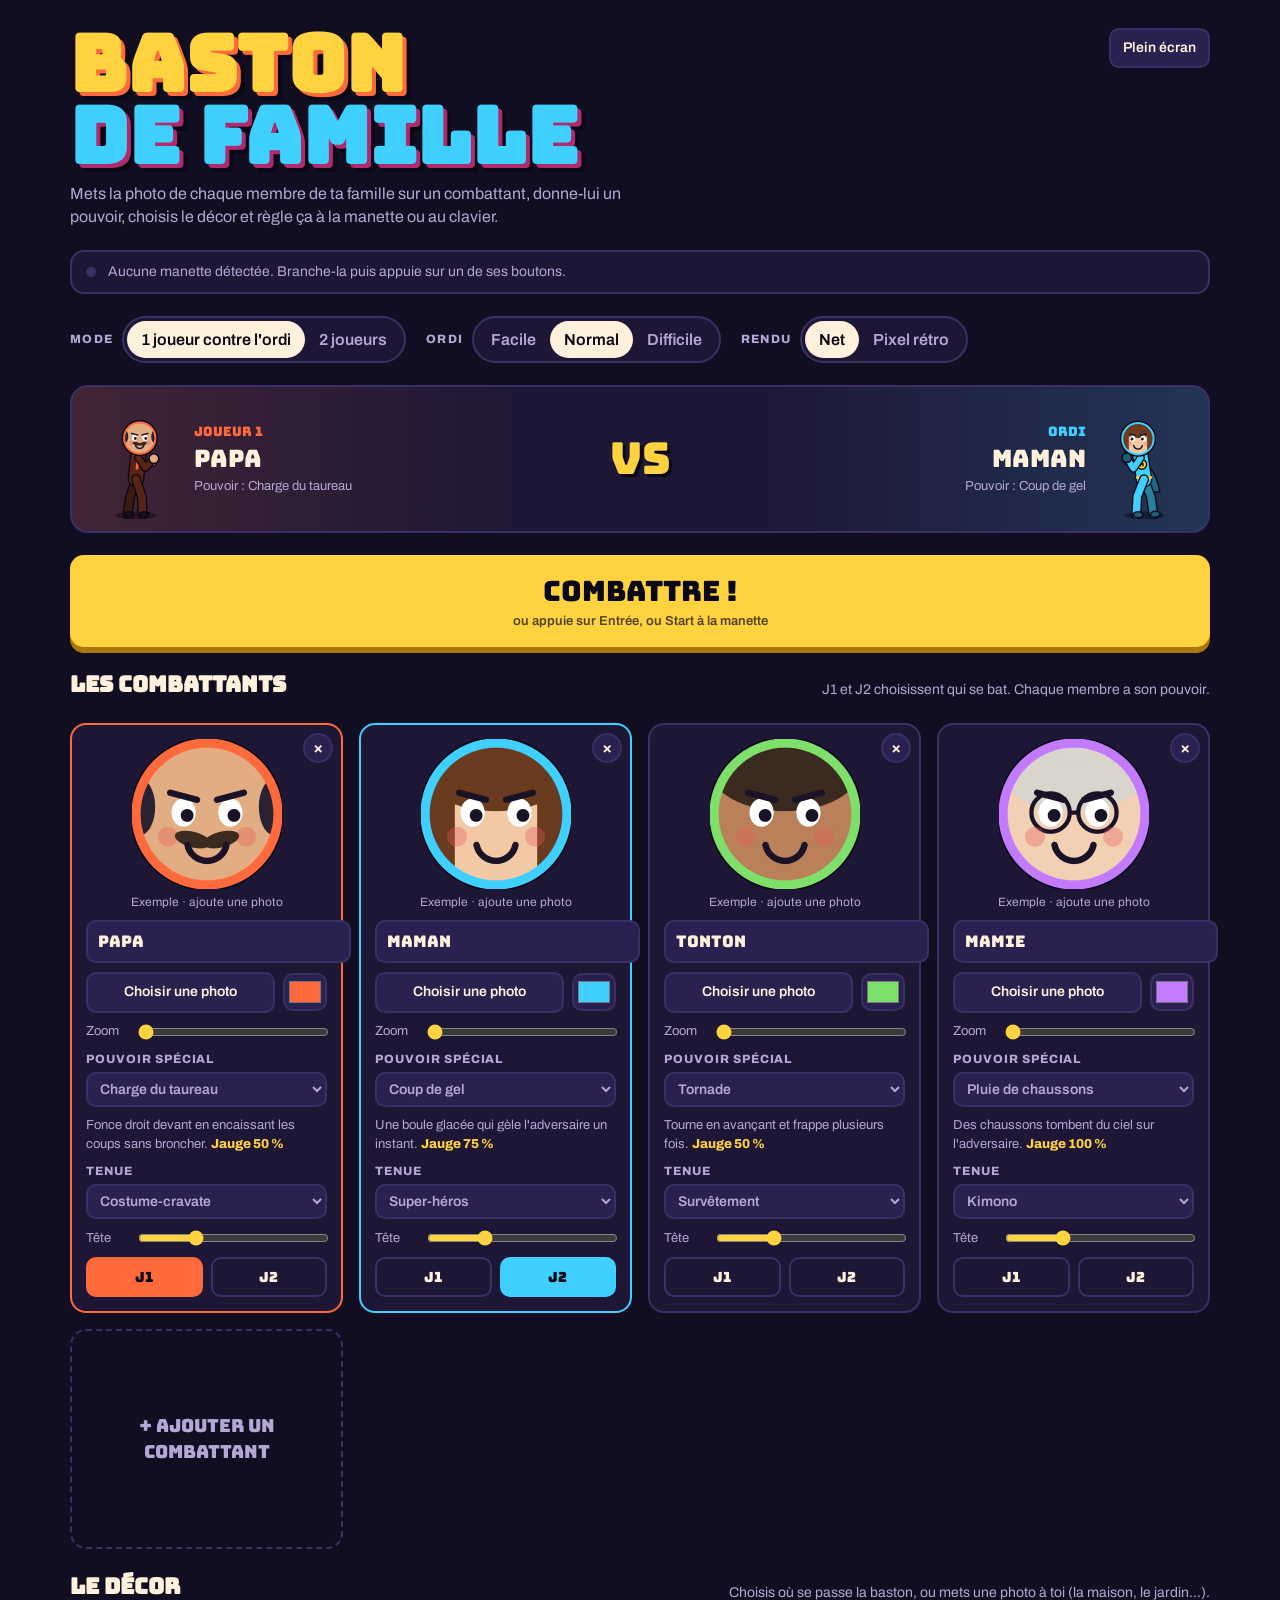
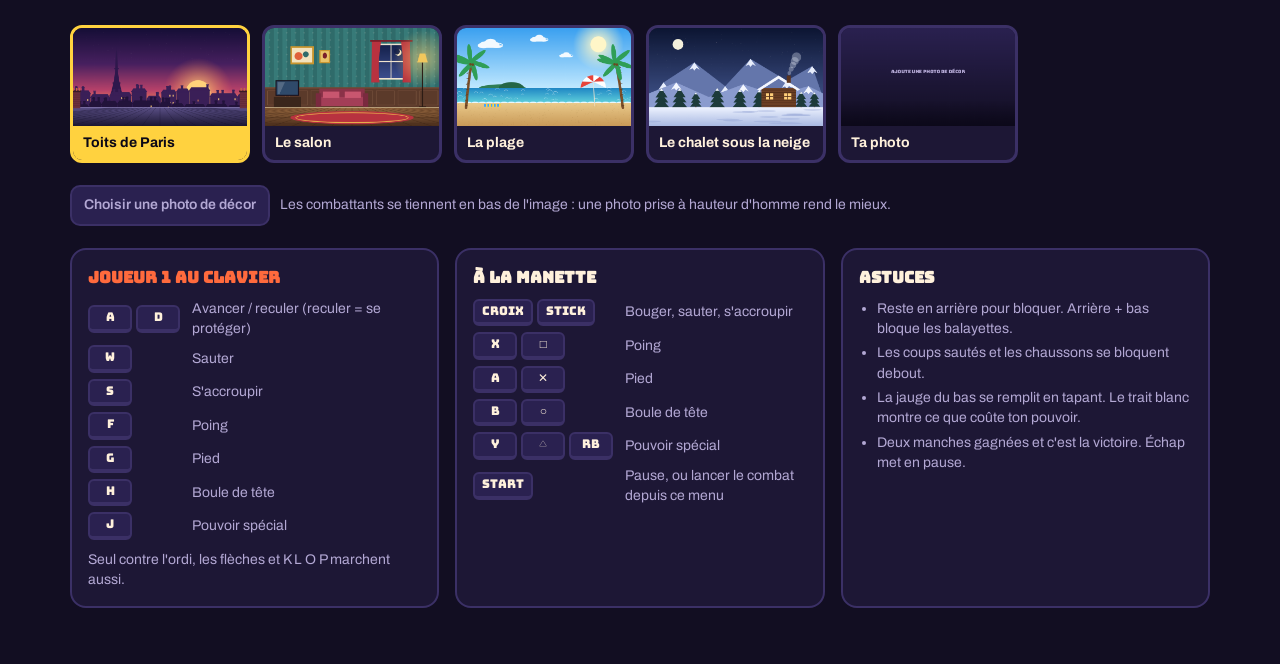
==== index.html @ 1c8ae6e7 "Première version du jeu Co-Authored-By: Claude Opus 5.5 <noreply@anthropic.com> Claude-Session: http" ====
<!doctype html>
<html lang="fr">
<head>
<meta charset="utf-8">
<meta name="viewport" content="width=device-width,initial-scale=1,viewport-fit=cover">
<title>Baston de Famille</title>
<meta name="claude:viewport-fit-sides" content="cover">
<link rel="stylesheet" href="https://fonts.googleapis.com/css2?family=Bungee&family=Archivo:wght@400;600;800&display=swap">
<style>
/* Layout: borne d'arcade — écran de sélection qui défile, puis scène plein écran 16:9 */
:root{
  --bg:#120e22; --panel:#1d1735; --panel2:#2a2150; --line:#3b3066;
  --text:#fff1dc; --muted:#b3a8d4; --p1:#ff6a3d; --p2:#3fd0ff; --gold:#ffd23f; --ink:#0b0816;
  --display:'Bungee',Impact,'Arial Black',sans-serif;
  --body:'Archivo',system-ui,-apple-system,'Segoe UI',sans-serif;
  color-scheme:dark;
}
[hidden]{display:none!important}
html,body{height:100%}
body{margin:0}
body{background:var(--bg);color:var(--text);font:16px/1.45 var(--body);
  padding-left:max(16px,env(safe-area-inset-left,0px));padding-right:max(16px,env(safe-area-inset-right,0px))}
button,input,select{font:inherit;color:inherit}
button{cursor:pointer}
:focus-visible{outline:3px solid var(--gold);outline-offset:2px}

/* ---------- Menu ---------- */
.menu{max-width:1140px;margin:0 auto;padding-block:28px 56px;display:grid;gap:22px}
.top{display:flex;justify-content:space-between;align-items:flex-start;gap:16px;flex-wrap:wrap}
.logo{font-family:var(--display);font-size:clamp(38px,8vw,78px);line-height:.92;margin:0;letter-spacing:.01em;
  color:var(--gold);text-shadow:4px 4px 0 var(--p1),8px 8px 0 var(--ink);text-wrap:balance}
.logo span{display:block;color:var(--p2);text-shadow:4px 4px 0 #b02b6e,8px 8px 0 var(--ink)}
.intro{color:var(--muted);max-width:62ch;margin:10px 0 0}

.settings{display:flex;flex-wrap:wrap;gap:12px 20px;align-items:center}
.seg{display:inline-flex;flex-wrap:wrap;background:var(--panel);border:2px solid var(--line);border-radius:999px;padding:3px}
.seg button{border:0;background:none;padding:7px 14px;border-radius:999px;font-weight:600;color:var(--muted)}
.seg button[aria-pressed="true"]{background:var(--text);color:var(--ink)}
.lbl{font-size:12px;text-transform:uppercase;letter-spacing:.12em;color:var(--muted);font-weight:800}

.pads{display:flex;align-items:center;gap:12px;flex-wrap:wrap;background:var(--panel);border:2px solid var(--line);border-radius:14px;padding:10px 14px;font-size:14px}
.pads .dotp{width:10px;height:10px;border-radius:50%;background:var(--line);flex:none}
.pads.on .dotp{background:#4be38a;box-shadow:0 0 10px #4be38a}
.pads .msg{flex:1;min-width:200px;color:var(--muted)}
.pads .msg b{color:var(--text)}

.vs{display:grid;grid-template-columns:minmax(0,1fr) auto minmax(0,1fr);align-items:center;gap:12px;
  background:linear-gradient(90deg,rgba(255,106,61,.16),transparent 40%,transparent 60%,rgba(63,208,255,.16)),var(--panel);
  border:2px solid var(--line);border-radius:18px;padding:12px 16px}
.vs .slot{display:flex;align-items:center;gap:10px;min-width:0}
.vs .slot.r{flex-direction:row-reverse;text-align:right}
.vs canvas{width:96px;height:120px;flex:none}
.vs .who{min-width:0}
.vs .tag{font-family:var(--display);font-size:13px}
.vs .slot.l .tag{color:var(--p1)} .vs .slot.r .tag{color:var(--p2)}
.vs .nm{font-family:var(--display);font-size:clamp(16px,3vw,24px);overflow:hidden;text-overflow:ellipsis;white-space:nowrap}
.vs .pw{font-size:13px;color:var(--muted)}
.vsmark{font-family:var(--display);font-size:clamp(28px,5vw,44px);color:var(--gold);text-shadow:3px 3px 0 var(--ink)}
.go{font-family:var(--display);font-size:clamp(20px,4vw,28px);border:0;border-radius:14px;padding:16px 24px;
  background:var(--gold);color:var(--ink);box-shadow:0 6px 0 #a8780c;transition:transform .08s,box-shadow .08s}
.go small{display:block;font-family:var(--body);font-size:13px;font-weight:600;opacity:.7}
.go:hover{transform:translateY(-2px);box-shadow:0 8px 0 #a8780c}
.go:active{transform:translateY(4px);box-shadow:0 2px 0 #a8780c}

.sechead{display:flex;justify-content:space-between;align-items:end;gap:12px;flex-wrap:wrap}
.sechead h2{font-family:var(--display);font-size:22px;margin:0}
.sechead p{margin:0;color:var(--muted);font-size:14px}
.grid{display:grid;grid-template-columns:repeat(auto-fill,minmax(230px,1fr));gap:16px}
.card{background:var(--panel);border:2px solid var(--line);border-radius:16px;padding:14px;display:grid;gap:9px;position:relative;min-width:0;align-content:start}
.card.is-p1{border-color:var(--p1)} .card.is-p2{border-color:var(--p2)}
.card.is-p1.is-p2{border-color:var(--gold)}
.face{width:100%;max-width:150px;aspect-ratio:1;justify-self:center;cursor:grab;touch-action:none}
.face:active{cursor:grabbing}
.hint{font-size:12px;color:var(--muted);text-align:center;margin-top:-4px}
.name{width:100%;background:var(--panel2);border:2px solid var(--line);border-radius:10px;padding:8px 10px;font-family:var(--display);font-size:16px}
.row{display:flex;gap:8px;align-items:center}
.btn{display:inline-flex;align-items:center;justify-content:center;gap:6px;border:2px solid var(--line);background:var(--panel2);
  border-radius:10px;padding:8px 12px;font-weight:600;font-size:14px;cursor:pointer;position:relative}
.btn:hover{border-color:var(--muted)}
.file{flex:1}
.file input{position:absolute;width:1px;height:1px;opacity:0}
.file:focus-within{outline:3px solid var(--gold);outline-offset:2px}
input[type=color]{width:44px;height:38px;border:2px solid var(--line);border-radius:10px;background:var(--panel2);padding:2px;cursor:pointer}
.fld{display:grid;gap:4px;font-size:12px;color:var(--muted);font-weight:800;text-transform:uppercase;letter-spacing:.08em}
select{width:100%;background:var(--panel2);border:2px solid var(--line);border-radius:10px;padding:7px 8px;font-size:14px;font-weight:600;text-transform:none;letter-spacing:0}
.powdesc{margin:0;font-size:13px;color:var(--muted);min-height:2.6em}
.powdesc b{color:var(--gold);font-weight:800}
.zoom{display:grid;grid-template-columns:3.2em 1fr;gap:8px;align-items:center;font-size:13px;color:var(--muted)}
.zoom input{width:100%;accent-color:var(--gold)}
.pick{display:grid;grid-template-columns:1fr 1fr;gap:8px}
.pick button{border:2px solid var(--line);background:none;border-radius:10px;padding:8px;font-family:var(--display);font-size:14px}
.pick button[data-p="1"][aria-pressed="true"]{background:var(--p1);border-color:var(--p1);color:var(--ink)}
.pick button[data-p="2"][aria-pressed="true"]{background:var(--p2);border-color:var(--p2);color:var(--ink)}
.del{position:absolute;top:8px;right:8px;width:30px;height:30px;border-radius:50%;border:2px solid var(--line);background:var(--panel2);font-weight:800;line-height:1}
.add{border:2px dashed var(--line);border-radius:16px;background:none;min-height:220px;font-family:var(--display);font-size:18px;color:var(--muted)}
.add:hover{border-color:var(--gold);color:var(--gold)}

.stages{display:grid;grid-template-columns:repeat(auto-fill,minmax(170px,1fr));gap:12px}
.stage{border:3px solid var(--line);border-radius:12px;background:var(--panel);padding:0;overflow:hidden;display:grid;text-align:left}
.stage canvas{width:100%;aspect-ratio:16/9;display:block}
.stage span{padding:7px 10px;font-weight:700;font-size:14px}
.stage[aria-pressed="true"]{border-color:var(--gold)}
.stage[aria-pressed="true"] span{background:var(--gold);color:var(--ink)}
.stagephoto{display:flex;gap:10px;align-items:center;flex-wrap:wrap;font-size:14px;color:var(--muted)}

.help{display:grid;grid-template-columns:repeat(auto-fit,minmax(260px,1fr));gap:16px}
.help section{background:var(--panel);border:2px solid var(--line);border-radius:16px;padding:16px;min-width:0}
.help h3{font-family:var(--display);font-size:16px;margin:0 0 10px}
.help .p1h{color:var(--p1)} .help .p2h{color:var(--p2)}
.keys{display:grid;grid-template-columns:auto 1fr;gap:6px 12px;font-size:14px;align-items:center;margin:0}
.keys dt{display:flex;gap:4px;flex-wrap:wrap}
.keys dd{margin:0;color:var(--muted)}
kbd{font-family:var(--display);font-size:12px;background:var(--panel2);border:2px solid var(--line);border-bottom-width:4px;border-radius:6px;padding:2px 7px;min-width:26px;text-align:center;white-space:nowrap}
.tips{font-size:14px;color:var(--muted);margin:0;padding-left:18px;display:grid;gap:4px}

.toast{position:fixed;left:50%;bottom:calc(20px + env(safe-area-inset-bottom,0px));transform:translateX(-50%);background:var(--text);color:var(--ink);
  padding:10px 16px;border-radius:10px;font-weight:600;z-index:50;max-width:calc(100% - 32px)}

/* ---------- Jeu ---------- */
#gameScreen{position:fixed;inset:0;background:#07050f;display:flex;flex-direction:column;align-items:center;justify-content:center;gap:10px;
  padding:calc(8px + env(safe-area-inset-top,0px)) max(16px,env(safe-area-inset-right,0px)) calc(8px + env(safe-area-inset-bottom,0px)) max(16px,env(safe-area-inset-left,0px));z-index:10}
.topbar{display:flex;gap:8px;justify-content:flex-end;width:var(--sw);max-width:100%}
.topbar .btn{padding:6px 12px;font-size:13px}
#stage{position:relative;width:var(--sw);aspect-ratio:16/9;max-width:100%}
#gameScreen{--sw:min(100%,calc((100dvh - 70px)*16/9))}
#gameScreen.touchy{--sw:min(100%,calc((100dvh - 250px)*16/9))}
canvas#game{width:100%;height:100%;display:block;border-radius:12px;background:#000}
.overlay{position:absolute;inset:0;display:grid;place-items:center;background:rgba(7,5,15,.74);border-radius:12px;padding:16px}
.panel{background:var(--panel);border:2px solid var(--line);border-radius:18px;padding:22px;display:grid;gap:12px;text-align:center;justify-items:center;max-width:420px;width:100%}
.panel h2{font-family:var(--display);margin:0;font-size:clamp(20px,4vw,30px);text-wrap:balance}
.panel .btn{width:100%;padding:12px;font-size:15px}
.panel .btn.primary{background:var(--gold);color:var(--ink);border-color:var(--gold);font-family:var(--display)}
.panel .padhint{font-size:13px;color:var(--muted);margin:0}
#winFace{width:min(150px,30vw);height:auto;aspect-ratio:1}

.touch{display:flex;justify-content:space-between;align-items:center;width:min(100%,900px);gap:16px;user-select:none;-webkit-user-select:none}
.dpad{display:grid;grid-template-columns:repeat(3,58px);grid-template-rows:repeat(3,58px);gap:4px}
.dpad button,.acts button{border:2px solid var(--line);background:rgba(42,33,80,.85);border-radius:14px;font-family:var(--display);font-size:13px;touch-action:none}
.dpad button.on,.acts button.on{background:var(--text);color:var(--ink)}
.dpad [data-k="u"]{grid-column:2;grid-row:1}.dpad [data-k="l"]{grid-column:1;grid-row:2}.dpad [data-k="r"]{grid-column:3;grid-row:2}.dpad [data-k="d"]{grid-column:2;grid-row:3}
.acts{display:grid;grid-template-columns:repeat(2,76px);grid-template-rows:repeat(2,62px);gap:8px}
.acts [data-k="p"]{border-color:var(--p1)} .acts [data-k="k"]{border-color:var(--p2)} .acts [data-k="x"]{border-color:var(--gold)}
@media (orientation:landscape) and (pointer:coarse){
  #gameScreen.touchy{--sw:min(100%,calc((100dvh - 60px)*16/9))}
  .touch{position:absolute;left:max(16px,env(safe-area-inset-left,0px));right:max(16px,env(safe-area-inset-right,0px));width:auto;max-width:none;bottom:calc(10px + env(safe-area-inset-bottom,0px));pointer-events:none}
  .touch > div{pointer-events:auto;opacity:.82}
  .dpad{grid-template-columns:repeat(3,50px);grid-template-rows:repeat(3,50px)}
  .acts{grid-template-columns:repeat(2,66px);grid-template-rows:repeat(2,52px)}
}
@media (max-width:560px){
  .vs{grid-template-columns:1fr;text-align:center}
  .vs .slot,.vs .slot.r{flex-direction:column;text-align:center}
  .grid{grid-template-columns:repeat(auto-fill,minmax(170px,1fr))}
}
@media (prefers-reduced-motion:reduce){*{transition:none!important}}
</style>

</head>
<body>
<main class="menu" id="menu">
  <div class="top">
    <header>
      <h1 class="logo">Baston<span>de Famille</span></h1>
      <p class="intro">Mets la photo de chaque membre de ta famille sur un combattant, donne-lui un pouvoir, choisis le décor et règle ça à la manette ou au clavier.</p>
    </header>
    <button class="btn" id="fsBtn">Plein écran</button>
  </div>

  <div class="pads" id="pads"><span class="dotp"></span><span class="msg" id="padMsg">Aucune manette détectée. Branche-la puis appuie sur un de ses boutons.</span>
    <button class="btn" id="swapBtn" hidden>Inverser les manettes</button></div>

  <div class="settings">
    <div class="row"><span class="lbl">Mode</span>
      <div class="seg" id="modeSeg">
        <button data-v="cpu">1 joueur contre l'ordi</button>
        <button data-v="2p">2 joueurs</button>
      </div>
    </div>
    <div class="row" id="diffRow"><span class="lbl">Ordi</span>
      <div class="seg" id="diffSeg">
        <button data-v="facile">Facile</button>
        <button data-v="normal">Normal</button>
        <button data-v="difficile">Difficile</button>
      </div>
    </div>
    <div class="row"><span class="lbl">Rendu</span>
      <div class="seg" id="retroSeg">
        <button data-v="net">Net</button>
        <button data-v="retro">Pixel rétro</button>
      </div>
    </div>
  </div>

  <div class="vs">
    <div class="slot l"><canvas id="vs1" width="192" height="240"></canvas><div class="who"><div class="tag">Joueur 1</div><div class="nm" id="vsn1"></div><div class="pw" id="vsp1"></div></div></div>
    <div class="vsmark">VS</div>
    <div class="slot r"><canvas id="vs2" width="192" height="240"></canvas><div class="who"><div class="tag" id="vst2">Ordi</div><div class="nm" id="vsn2"></div><div class="pw" id="vsp2"></div></div></div>
  </div>
  <button class="go" id="goBtn">Combattre !<small id="goHint">ou appuie sur Entrée</small></button>

  <div class="sechead">
    <h2>Les combattants</h2>
    <p>J1 et J2 choisissent qui se bat. Chaque membre a son pouvoir.</p>
  </div>
  <div class="grid" id="grid"></div>

  <div class="sechead">
    <h2>Le décor</h2>
    <p>Choisis où se passe la baston, ou mets une photo à toi (la maison, le jardin…).</p>
  </div>
  <div class="stages" id="stages"></div>
  <div class="stagephoto"><label class="btn file" style="flex:none">Choisir une photo de décor<input type="file" accept="image/*" id="stageFile"></label>
    <span id="stagePhotoMsg">Les combattants se tiennent en bas de l'image : une photo prise à hauteur d'homme rend le mieux.</span></div>

  <div class="help" id="help"></div>
</main>

<div id="gameScreen" hidden>
  <div class="topbar">
    <button class="btn" id="muteBtn">Son : oui</button>
    <button class="btn" id="fsBtn2">Plein écran</button>
    <button class="btn" id="pauseBtn">Pause</button>
  </div>
  <div id="stage">
    <canvas id="game" width="960" height="540"></canvas>
    <div class="overlay" id="pauseOv" hidden>
      <div class="panel">
        <h2>Pause</h2>
        <button class="btn primary" id="resumeBtn">Reprendre</button>
        <button class="btn" id="restartBtn">Recommencer le combat</button>
        <button class="btn" id="menuBtn">Changer de combattants</button>
        <p class="padhint">Manette : A pour reprendre, Select pour changer de combattants</p>
      </div>
    </div>
    <div class="overlay" id="endOv" hidden>
      <div class="panel">
        <canvas id="winFace" width="300" height="300"></canvas>
        <h2 id="winTxt"></h2>
        <button class="btn primary" id="againBtn">Revanche</button>
        <button class="btn" id="menuBtn2">Changer de combattants</button>
        <p class="padhint">Manette : A pour la revanche, B pour changer</p>
      </div>
    </div>
  </div>
  <div class="touch" id="touch" hidden>
    <div class="dpad">
      <button data-k="u" aria-label="Sauter">▲</button><button data-k="l" aria-label="Gauche">◀</button>
      <button data-k="r" aria-label="Droite">▶</button><button data-k="d" aria-label="S'accroupir">▼</button>
    </div>
    <div class="acts">
      <button data-k="p">Poing</button><button data-k="k">Pied</button>
      <button data-k="s">Boule</button><button data-k="x">Pouvoir</button>
    </div>
  </div>
</div>

<script>
(()=>{
'use strict';
const $=s=>document.querySelector(s);
const W=960,H=540,GROUND=482;
const TAU=Math.PI*2;
const clamp=(v,a,b)=>Math.max(a,Math.min(b,v));

/* ================= Pouvoirs ================= */
const POWERS={
 boule:{name:'Boule géante',cost:100,desc:"Lance une énorme tête qui fait très mal.",move:'super'},
 charge:{name:'Charge du taureau',cost:50,desc:"Fonce droit devant en encaissant les coups sans broncher.",move:'charge'},
 fusee:{name:'Uppercut fusée',cost:50,desc:"Décolle poing en l'air. Parfait contre ceux qui sautent.",move:'fusee'},
 chaussons:{name:'Pluie de chaussons',cost:100,desc:"Des chaussons tombent du ciel sur l'adversaire.",move:'summon'},
 teleport:{name:'Téléportation',cost:50,desc:"Disparaît puis réapparaît dans le dos de l'adversaire.",move:'teleport'},
 bouclier:{name:'Bouclier magique',cost:50,desc:"Une bulle bloque 3 coups et renvoie les boules.",move:'cast'},
 gouter:{name:'Petit goûter',cost:100,desc:"Mange un croissant et récupère 25 points de vie.",move:'eat'},
 tornade:{name:'Tornade',cost:50,desc:"Tourne en avançant et frappe plusieurs fois.",move:'tornade'},
 gel:{name:'Coup de gel',cost:75,desc:"Une boule glacée qui gèle l'adversaire un instant.",move:'gel'},
 rage:{name:'Mode furie',cost:100,desc:"Pendant 7 secondes : plus rapide et coups plus forts.",move:'roar'},
};
const OUTFITS={kimono:'Kimono',survet:'Survêtement',costume:'Costume-cravate',heros:'Super-héros'};

/* ================= Données & sauvegarde ================= */
const KEY='baston-famille-v1',KEY_DECOR='baston-famille-decor';
const DEFAULTS=[
  {id:'papa',name:'Papa',color:'#ff6a3d',look:2,skin:'#e3ad83',power:'charge',outfit:'costume'},
  {id:'maman',name:'Maman',color:'#3fd0ff',look:1,skin:'#f3c9a5',power:'gel',outfit:'heros'},
  {id:'tonton',name:'Tonton',color:'#7ee06b',look:0,skin:'#b9805a',power:'tornade',outfit:'survet'},
  {id:'mamie',name:'Mamie',color:'#c27bff',look:3,skin:'#f2d0b4',power:'chaussons',outfit:'kimono'},
].map(d=>({...d,photo:null,zoom:1,ox:0,oy:0,head:1.2}));
let roster,sel={p1:'papa',p2:'maman'},settings={mode:'cpu',diff:'normal',stage:'paris',retro:'net',padSwap:false};
try{
  const s=JSON.parse(localStorage.getItem(KEY)||'null');
  if(s&&Array.isArray(s.roster)&&s.roster.length){roster=s.roster;sel=s.sel||sel;settings={...settings,...(s.settings||{})}}
}catch(e){}
if(!roster) roster=DEFAULTS.map(d=>({...d}));
const PKEYS=Object.keys(POWERS);
roster.forEach((r,i)=>{const d=DEFAULTS[i%4];r.power=POWERS[r.power]?r.power:d.power;r.outfit=OUTFITS[r.outfit]?r.outfit:d.outfit;r.head=r.head||1.2;r.skin=r.skin||d.skin;r.look=r.look??d.look});
if(!roster.find(r=>r.id===sel.p1)) sel.p1=roster[0].id;
if(!roster.find(r=>r.id===sel.p2)) sel.p2=(roster[1]||roster[0]).id;
let stagePhoto=null;try{stagePhoto=localStorage.getItem(KEY_DECOR)}catch(e){}
let saveTimer=null,warned=false;
function save(){clearTimeout(saveTimer);saveTimer=setTimeout(()=>{
  try{localStorage.setItem(KEY,JSON.stringify({roster,sel,settings}))}
  catch(e){if(!warned){warned=true;toast("Les photos sont trop lourdes pour être gardées après fermeture.")}}
},300)}
function toast(t){const d=document.createElement('div');d.className='toast';d.textContent=t;document.body.appendChild(d);setTimeout(()=>d.remove(),4000)}

/* ================= Couleurs ================= */
function rgb(hex){const n=parseInt(hex.slice(1),16);return[n>>16,n>>8&255,n&255]}
function shade(hex,a){const c=rgb(hex),t=a<0?0:255,p=Math.abs(a);return`rgb(${c.map(v=>Math.round(v+(t-v)*p)).join(',')})`}
function rgba(hex,al){return`rgba(${rgb(hex).join(',')},${al})`}

/* ================= Visages ================= */
const imgCache=new Map();
function faceImg(d){
  if(!d.photo) return null;
  let im=imgCache.get(d.id);
  if(!im||im._src!==d.photo){im=new Image();im._src=d.photo;im.onload=()=>refreshFaces();im.src=d.photo;imgCache.set(d.id,im)}
  return im.complete&&im.naturalWidth?im:null;
}
const HAIR=['#3b2a20','#6b3b1f','#2a2233','#d9d4cc'];
function cartoon(g,d,r){
  const look=d.look??0;
  g.fillStyle=d.skin||'#f0c29a';g.fillRect(-r,-r,2*r,2*r);
  g.fillStyle=HAIR[look%4];
  if(look===1){g.fillRect(-r,-r*.4,r*.42,r*1.6);g.fillRect(r*.58,-r*.4,r*.42,r*1.6)}
  if(look!==2){g.beginPath();g.ellipse(0,-r*.62,r*1.05,r*.58,0,0,TAU);g.fill()}
  else{g.beginPath();g.ellipse(-r*.95,-r*.1,r*.22,r*.4,0,0,TAU);g.ellipse(r*.95,-r*.1,r*.22,r*.4,0,0,TAU);g.fill()}
  if(look===3){g.fillStyle=HAIR[3];g.beginPath();g.ellipse(0,-r*.62,r*1.05,r*.58,0,0,TAU);g.fill();g.beginPath();g.arc(0,-r*1.02,r*.32,0,TAU);g.fill()}
  for(const s of[-1,1]){
    g.fillStyle='#fff';g.beginPath();g.ellipse(s*r*.33,-r*.02,r*.17,r*.2,0,0,TAU);g.fill();
    g.fillStyle='#1a1226';g.beginPath();g.arc(s*r*.33+r*.05,r*.02,r*.09,0,TAU);g.fill();
    g.strokeStyle='#1a1226';g.lineWidth=r*.09;g.lineCap='round';g.beginPath();g.moveTo(s*r*.52,-r*.3);g.lineTo(s*r*.14,-r*.2);g.stroke();
  }
  if(look===3){g.strokeStyle='#1a1226';g.lineWidth=r*.06;for(const s of[-1,1]){g.beginPath();g.arc(s*r*.33,-r*.02,r*.27,0,TAU);g.stroke()}g.beginPath();g.moveTo(-r*.06,-r*.02);g.lineTo(r*.06,-r*.02);g.stroke()}
  g.fillStyle='rgba(230,90,90,.35)';g.beginPath();g.arc(-r*.55,r*.32,r*.14,0,TAU);g.arc(r*.55,r*.32,r*.14,0,TAU);g.fill();
  if(look===2){g.fillStyle=HAIR[0];g.beginPath();g.ellipse(-r*.2,r*.36,r*.26,r*.11,.25,0,TAU);g.ellipse(r*.2,r*.36,r*.26,r*.11,-.25,0,TAU);g.fill()}
  g.strokeStyle='#1a1226';g.lineWidth=r*.09;g.beginPath();g.arc(0,r*.38,r*.28,.2,Math.PI-.2);g.stroke();
}
function drawFace(g,d,cx,cy,r,flip,flash,ring,tint){
  g.save();g.translate(cx,cy);
  g.beginPath();g.arc(0,0,r,0,TAU);g.clip();
  if(flip) g.scale(-1,1);
  const im=faceImg(d);
  if(im){const sc=Math.max(2*r/im.width,2*r/im.height)*(d.zoom||1);const w=im.width*sc,h=im.height*sc;
    g.fillStyle='#222';g.fillRect(-r,-r,2*r,2*r);g.drawImage(im,-w/2+(d.ox||0)*r,-h/2+(d.oy||0)*r,w,h)}
  else cartoon(g,d,r);
  if(tint){g.fillStyle=tint;g.fillRect(-r,-r,2*r,2*r)}
  if(flash>0.02){g.fillStyle=`rgba(255,255,255,${flash*.75})`;g.fillRect(-r,-r,2*r,2*r)}
  g.restore();
  g.beginPath();g.arc(cx,cy,r,0,TAU);g.lineWidth=Math.max(3,r*.13);g.strokeStyle=ring||d.color;g.stroke();
  g.beginPath();g.arc(cx,cy,r+g.lineWidth/2+1.5,0,TAU);g.lineWidth=3;g.strokeStyle='#0b0816';g.stroke();
}
function paintFace(cv,d,ring){const g=cv.getContext('2d');g.clearRect(0,0,cv.width,cv.height);drawFace(g,d,cv.width/2,cv.height/2,cv.width/2-8,false,0,ring)}

/* ================= Décors ================= */
const S=Math.min(2,Math.max(1,window.devicePixelRatio||1));
let stageImg=null;
function loadStageImg(){stageImg=null;if(!stagePhoto)return;const im=new Image();im.onload=()=>{stageImg=im;buildBG();renderStages()};im.src=stagePhoto}
function rnd0(seed){return()=>(seed=(seed*16807)%2147483647)/2147483647}
function stars(g,rnd,n,maxY){for(let i=0;i<n;i++){g.fillStyle=`rgba(255,241,220,${.2+rnd()*.6})`;g.fillRect(rnd()*W,rnd()*maxY,rnd()<.15?2:1,rnd()<.15?2:1)}}
function perspFloor(g,top,c1,c2,line,hi){
  const fl=g.createLinearGradient(0,top,0,H);fl.addColorStop(0,c1);fl.addColorStop(1,c2);g.fillStyle=fl;g.fillRect(0,top,W,H-top);
  g.strokeStyle=line;g.lineWidth=2;for(let i=-12;i<=12;i++){g.beginPath();g.moveTo(480+i*22,top);g.lineTo(480+i*100,H);g.stroke()}
  if(hi){g.fillStyle=hi;g.fillRect(0,top-2,W,3)}
}
function drawParis(g){
  const rnd=rnd0(7);
  const sky=g.createLinearGradient(0,0,0,440);
  sky.addColorStop(0,'#150e36');sky.addColorStop(.45,'#47205f');sky.addColorStop(.78,'#b8426a');sky.addColorStop(1,'#ff9a4d');
  g.fillStyle=sky;g.fillRect(0,0,W,H);stars(g,rnd,70,190);
  const sg=g.createRadialGradient(690,355,20,690,355,190);sg.addColorStop(0,'rgba(255,214,120,.85)');sg.addColorStop(1,'rgba(255,120,80,0)');
  g.fillStyle=sg;g.fillRect(480,160,420,300);g.fillStyle='#ffd27a';g.beginPath();g.arc(690,355,68,0,TAU);g.fill();
  g.fillStyle='#2e184c';g.beginPath();g.moveTo(186,428);g.quadraticCurveTo(222,330,231,252);g.lineTo(237,128);g.lineTo(243,128);g.lineTo(249,252);
  g.quadraticCurveTo(258,330,294,428);g.lineTo(274,428);g.quadraticCurveTo(254,372,240,368);g.quadraticCurveTo(226,372,206,428);g.closePath();g.fill();
  g.fillRect(218,300,44,6);g.fillRect(228,222,24,5);g.fillRect(238.5,96,3,34);
  const roofs=(base,hmin,hmax,col,win)=>{let x=-20;while(x<W+20){const w=60+rnd()*90,h=hmin+rnd()*(hmax-hmin),top=base-h;
      g.fillStyle=col;g.fillRect(x,top+18,w,h);g.beginPath();g.moveTo(x-4,top+20);g.lineTo(x+10,top);g.lineTo(x+w-10,top);g.lineTo(x+w+4,top+20);g.fill();
      const nc=1+Math.floor(rnd()*3);for(let c=0;c<nc;c++){const cx=x+12+rnd()*(w-30);g.fillRect(cx,top-14-rnd()*10,12,26);g.fillRect(cx-2,top-16-rnd()*4,16,4)}
      for(let wy=top+28;wy<base-6;wy+=20)for(let wx=x+8;wx<x+w-12;wx+=18){if(rnd()<win){g.fillStyle=rnd()<.7?'rgba(255,207,122,.8)':'rgba(255,150,90,.6)';g.fillRect(wx,wy,7,10);g.fillStyle=col}}
      x+=w+2}};
  roofs(445,70,120,'#3a1f57',.18);roofs(450,25,60,'#22133b',.12);
  perspFloor(g,438,'#5a4f86','#1c1733','rgba(20,15,40,.55)','#a79ad6');
  const chim=(x,w)=>{g.fillStyle='#6b2f3d';g.fillRect(x,350,w,92);g.fillStyle='#53232f';for(let y=356;y<440;y+=12)g.fillRect(x,y,w,2);
    g.fillStyle='#3b1a24';g.fillRect(x-4,344,w+8,10);g.fillStyle='#c46a3f';for(let i=0;i<3;i++)g.fillRect(x+4+i*(w-12)/2,330,8,16)};
  chim(-6,46);chim(W-40,46);
}
function drawSalon(g){
  g.fillStyle='#2f6b6a';g.fillRect(0,0,W,440);
  g.fillStyle='#377a78';for(let x=0;x<W;x+=48)g.fillRect(x,0,24,330);
  g.fillStyle='rgba(255,241,220,.12)';for(let x=12;x<W;x+=48)for(let y=20;y<320;y+=40){g.beginPath();g.moveTo(x+12,y);g.lineTo(x+18,y+6);g.lineTo(x+12,y+12);g.lineTo(x+6,y+6);g.fill()}
  g.fillStyle='#5b3a2a';g.fillRect(0,330,W,110);g.fillStyle='#704a35';g.fillRect(0,326,W,8);
  g.strokeStyle='#7d5640';g.lineWidth=3;for(let x=14;x<W;x+=120)g.strokeRect(x,346,100,78);
  // fenêtre
  const wg=g.createLinearGradient(0,90,0,280);wg.addColorStop(0,'#14204a');wg.addColorStop(1,'#3d4f8f');
  g.fillStyle=wg;g.fillRect(610,90,170,190);g.fillStyle='#f5e9c8';g.beginPath();g.arc(735,135,18,0,TAU);g.fill();
  g.fillStyle='#14204a';g.beginPath();g.arc(728,130,16,0,TAU);g.fill();
  g.strokeStyle='#efe3cf';g.lineWidth=8;g.strokeRect(610,90,170,190);g.lineWidth=5;g.beginPath();g.moveTo(695,90);g.lineTo(695,280);g.moveTo(610,185);g.lineTo(780,185);g.stroke();
  g.fillStyle='#b8323f';g.beginPath();g.moveTo(590,74);g.lineTo(640,74);g.quadraticCurveTo(620,200,632,300);g.lineTo(586,300);g.fill();
  g.beginPath();g.moveTo(800,74);g.lineTo(750,74);g.quadraticCurveTo(770,200,758,300);g.lineTo(804,300);g.fill();
  g.fillStyle='#7a1f2a';g.fillRect(580,66,234,10);
  // cadres
  g.fillStyle='#c9952f';g.fillRect(140,100,130,100);g.fillStyle='#f3e2bd';g.fillRect(150,110,110,80);
  g.fillStyle='#e0603a';g.beginPath();g.arc(185,155,22,0,TAU);g.fill();g.fillStyle='#2f6b6a';g.beginPath();g.arc(225,145,16,0,TAU);g.fill();
  g.fillStyle='#c9952f';g.fillRect(300,120,60,74);g.fillStyle='#e9c46a';g.fillRect(307,127,46,60);g.fillStyle='#7a1f2a';g.beginPath();g.ellipse(330,152,12,16,0,0,TAU);g.fill();
  // canapé
  g.fillStyle='#8a3248';g.fillRect(300,334,250,80);g.fillStyle='#a33e57';g.fillRect(290,380,270,50);
  g.fillStyle='#7a2a3f';g.fillRect(280,360,30,74);g.fillRect(540,360,30,74);
  g.fillStyle='#c8566f';g.fillRect(320,350,90,36);g.fillRect(440,350,90,36);
  // TV
  g.fillStyle='#3a261b';g.fillRect(48,380,150,58);g.fillStyle='#18121f';g.fillRect(58,288,130,86);g.fillStyle='#2f4a6a';g.fillRect(64,294,118,74);
  g.fillStyle='rgba(255,255,255,.18)';g.beginPath();g.moveTo(70,298);g.lineTo(110,298);g.lineTo(80,364);g.lineTo(70,364);g.fill();
  // lampe
  const lg=g.createRadialGradient(870,170,10,870,170,160);lg.addColorStop(0,'rgba(255,214,120,.55)');lg.addColorStop(1,'rgba(255,214,120,0)');g.fillStyle=lg;g.fillRect(700,0,260,360);
  g.fillStyle='#2a1a14';g.fillRect(866,190,6,248);g.fillRect(850,432,38,8);
  g.fillStyle='#f2c75c';g.beginPath();g.moveTo(840,190);g.lineTo(898,190);g.lineTo(884,140);g.lineTo(854,140);g.fill();
  // parquet + tapis
  const fl=g.createLinearGradient(0,438,0,H);fl.addColorStop(0,'#9a6a40');fl.addColorStop(1,'#4a2e1c');g.fillStyle=fl;g.fillRect(0,438,W,H-438);
  g.strokeStyle='rgba(40,22,12,.45)';g.lineWidth=2;for(let i=-14;i<=14;i++){g.beginPath();g.moveTo(480+i*30,438);g.lineTo(480+i*110,H);g.stroke()}
  for(const y of[452,470,494,524]){g.beginPath();g.moveTo(0,y);g.lineTo(W,y);g.stroke()}
  g.fillStyle='#b8323f';g.beginPath();g.ellipse(480,494,340,36,0,0,TAU);g.fill();
  g.strokeStyle='#e9b44c';g.lineWidth=4;g.beginPath();g.ellipse(480,494,310,27,0,0,TAU);g.stroke();
  g.fillStyle='#d7c39a';g.fillRect(0,436,W,4);
}
function drawPlage(g){
  const rnd=rnd0(11);
  const sky=g.createLinearGradient(0,0,0,330);sky.addColorStop(0,'#3aa0f0');sky.addColorStop(1,'#bfe8ff');g.fillStyle=sky;g.fillRect(0,0,W,330);
  const sg=g.createRadialGradient(780,90,10,780,90,140);sg.addColorStop(0,'rgba(255,248,200,.95)');sg.addColorStop(1,'rgba(255,248,200,0)');g.fillStyle=sg;g.fillRect(620,0,320,240);
  g.fillStyle='#fff6c8';g.beginPath();g.arc(780,90,44,0,TAU);g.fill();
  const cloud=(x,y,s)=>{g.fillStyle='rgba(255,255,255,.92)';g.beginPath();g.ellipse(x,y,50*s,18*s,0,0,TAU);g.ellipse(x-30*s,y+6*s,30*s,14*s,0,0,TAU);g.ellipse(x+34*s,y+5*s,34*s,14*s,0,0,TAU);g.ellipse(x+5*s,y-12*s,28*s,16*s,0,0,TAU);g.fill()};
  cloud(180,90,1.1);cloud(450,60,.8);cloud(600,150,.6);
  g.fillStyle='#2f7d55';g.beginPath();g.ellipse(250,332,130,22,0,Math.PI,0);g.fill();g.fillStyle='#246546';g.beginPath();g.ellipse(300,332,70,34,0,Math.PI,0);g.fill();
  const sea=g.createLinearGradient(0,330,0,412);sea.addColorStop(0,'#1f86c4');sea.addColorStop(1,'#5fd0dc');g.fillStyle=sea;g.fillRect(0,330,W,82);
  g.strokeStyle='rgba(255,255,255,.7)';g.lineWidth=2;for(let i=0;i<40;i++){const x=rnd()*W,y=340+rnd()*64;g.beginPath();g.arc(x,y,6+rnd()*10,Math.PI*1.15,Math.PI*1.85);g.stroke()}
  g.fillStyle='#e8f8ff';g.beginPath();g.moveTo(0,410);for(let x=0;x<=W;x+=40)g.quadraticCurveTo(x+20,402,x+40,410);g.lineTo(W,418);g.lineTo(0,418);g.fill();
  const sand=g.createLinearGradient(0,414,0,H);sand.addColorStop(0,'#e9c98a');sand.addColorStop(1,'#c99a58');g.fillStyle=sand;g.fillRect(0,414,W,H-414);
  g.fillStyle='rgba(120,80,30,.25)';for(let i=0;i<260;i++)g.fillRect(rnd()*W,420+rnd()*120,2,2);
  const palm=(x,lean)=>{g.strokeStyle='#7a4f2a';g.lineWidth=14;g.lineCap='round';g.beginPath();g.moveTo(x,440);g.quadraticCurveTo(x+lean*.4,300,x+lean,190);g.stroke();
    g.strokeStyle='#5c3a1e';g.lineWidth=3;for(let t=0;t<8;t++){const yy=430-t*30;g.beginPath();g.moveTo(x+lean*(1-yy/440)*0.9-7,yy);g.lineTo(x+lean*(1-yy/440)*0.9+7,yy-4);g.stroke()}
    const tx=x+lean,ty=190;g.fillStyle='#2f9e57';for(let a=0;a<7;a++){const an=-Math.PI*.95+a*Math.PI*.32;g.save();g.translate(tx,ty);g.rotate(an);g.beginPath();g.ellipse(48,10,54,13,.3,0,TAU);g.fill();g.restore()}
    g.fillStyle='#6b4a22';g.beginPath();g.arc(tx-6,ty+10,7,0,TAU);g.arc(tx+7,ty+12,7,0,TAU);g.fill()};
  palm(50,30);palm(915,-40);
  g.strokeStyle='#efe3cf';g.lineWidth=4;g.beginPath();g.moveTo(760,430);g.lineTo(752,300);g.stroke();
  for(let i=0;i<6;i++){g.fillStyle=i%2?'#ffffff':'#e8443a';g.beginPath();g.moveTo(752,296);g.arc(752,330,70,Math.PI+i*Math.PI/6,Math.PI+(i+1)*Math.PI/6);g.closePath();g.fill()}
  g.fillStyle='#ffd23f';g.fillRect(150,420,90,14);g.fillStyle='#3fa6ff';for(let i=0;i<90;i+=18)g.fillRect(150+i,420,9,14);
}
function drawNeige(g){
  const rnd=rnd0(23);
  const sky=g.createLinearGradient(0,0,0,440);sky.addColorStop(0,'#0c1532');sky.addColorStop(1,'#43568f');g.fillStyle=sky;g.fillRect(0,0,W,440);
  stars(g,rnd,90,240);g.fillStyle='#f4f0dc';g.beginPath();g.arc(160,90,30,0,TAU);g.fill();
  const mtn=(pts,col,cap)=>{g.fillStyle=col;g.beginPath();g.moveTo(-20,440);for(const[x,y]of pts)g.lineTo(x,y);g.lineTo(W+20,440);g.fill();
    g.fillStyle=cap;for(const[x,y]of pts){if(y<330){g.beginPath();g.moveTo(x,y);g.lineTo(x-28,y+40);g.lineTo(x-10,y+32);g.lineTo(x,y+44);g.lineTo(x+12,y+30);g.lineTo(x+30,y+40);g.fill()}}};
  mtn([[80,300],[250,190],[420,320],[560,170],[760,290],[900,210]],'#6476ab','#e8eefc');
  mtn([[0,360],[150,300],[330,380],[520,310],[700,370],[880,320],[960,360]],'#8a9bce','#f4f7ff');
  const pine=(x,y,s)=>{g.fillStyle='#1d3b3a';for(let i=0;i<3;i++){g.beginPath();g.moveTo(x,y-70*s+i*22*s);g.lineTo(x-26*s+i*-4*s,y-30*s+i*22*s);g.lineTo(x+26*s+i*4*s,y-30*s+i*22*s);g.fill()}
    g.fillStyle='#f4f7ff';g.beginPath();g.moveTo(x,y-70*s);g.lineTo(x-8*s,y-58*s);g.lineTo(x+8*s,y-58*s);g.fill();g.fillStyle='#4a2e1c';g.fillRect(x-4*s,y+14*s,8*s,10*s)};
  for(let i=0;i<9;i++)pine(30+i*110+rnd()*40,420,.8+rnd()*.5);
  // chalet
  g.fillStyle='#6b3f24';g.fillRect(620,330,190,108);g.strokeStyle='#4f2d18';g.lineWidth=3;for(let y=342;y<438;y+=14){g.beginPath();g.moveTo(620,y);g.lineTo(810,y);g.stroke()}
  g.fillStyle='#f4f7ff';g.beginPath();g.moveTo(596,338);g.lineTo(715,262);g.lineTo(834,338);g.lineTo(820,346);g.lineTo(715,280);g.lineTo(610,346);g.fill();
  g.fillStyle='#ffcf7a';g.fillRect(645,360,40,34);g.fillRect(745,360,40,34);g.fillStyle='#4f2d18';g.fillRect(663,360,4,34);g.fillRect(645,375,40,4);g.fillRect(763,360,4,34);g.fillRect(745,375,40,4);
  g.fillStyle='#5a3420';g.fillRect(760,262,22,40);g.fillStyle='rgba(220,225,240,.35)';for(let i=0;i<5;i++){g.beginPath();g.arc(774+i*10,248-i*22,10+i*4,0,TAU);g.fill()}
  const sn=g.createLinearGradient(0,436,0,H);sn.addColorStop(0,'#eef3ff');sn.addColorStop(1,'#a9b9e2');g.fillStyle=sn;g.fillRect(0,436,W,H-436);
  g.fillStyle='rgba(120,140,200,.25)';for(let i=0;i<14;i++){g.beginPath();g.ellipse(rnd()*W,450+rnd()*80,40+rnd()*60,5,0,0,TAU);g.fill()}
}
function drawPhotoStage(g){
  if(stageImg){const sc=Math.max(W/stageImg.width,H/stageImg.height);const w=stageImg.width*sc,h=stageImg.height*sc;g.drawImage(stageImg,(W-w)/2,(H-h)/2,w,h)}
  else{const gr=g.createLinearGradient(0,0,0,H);gr.addColorStop(0,'#2a2150');gr.addColorStop(1,'#120e22');g.fillStyle=gr;g.fillRect(0,0,W,H);
    g.font='26px Bungee, Impact, sans-serif';g.textAlign='center';g.fillStyle='#b3a8d4';g.fillText('Ajoute une photo de décor',W/2,H/2-20)}
  const sh=g.createLinearGradient(0,400,0,H);sh.addColorStop(0,'rgba(8,5,20,0)');sh.addColorStop(1,'rgba(8,5,20,.6)');g.fillStyle=sh;g.fillRect(0,400,W,H-400);
}
const STAGES={
  paris:{name:'Toits de Paris',draw:drawParis},
  salon:{name:'Le salon',draw:drawSalon},
  plage:{name:'La plage',draw:drawPlage},
  neige:{name:'Le chalet sous la neige',draw:drawNeige,snow:true},
  photo:{name:'Ta photo',draw:drawPhotoStage},
};
if(!STAGES[settings.stage]) settings.stage='paris';
const bg=document.createElement('canvas');bg.width=W*S;bg.height=H*S;
function buildBG(){const g=bg.getContext('2d');g.setTransform(S,0,0,S,0,0);g.clearRect(0,0,W,H);STAGES[settings.stage].draw(g)}

/* ================= Combattants : poses & coups ================= */
const POSE={
 idle:{lean:.12,fa1:.6,fa2:2.5,ba1:.3,ba2:2.3,fl1:.35,fl2:.05,bl1:-.35,bl2:-.15},
 crouch:{lean:.35,fa1:.7,fa2:2.6,ba1:.4,ba2:2.4,fl1:1.25,fl2:.1,bl1:.5,bl2:-1.2},
 jump:{lean:.1,fa1:1.0,fa2:2.6,ba1:.5,ba2:2.4,fl1:1.2,fl2:-.4,bl1:.4,bl2:-1.0},
 punch:{lean:.25,fa1:1.55,fa2:1.57,ba1:.2,ba2:2.1,fl1:.5,fl2:.1,bl1:-.5,bl2:-.2},
 punch_s:{lean:.05,fa1:.5,fa2:2.9,ba1:.4,ba2:2.3,fl1:.4,fl2:.05,bl1:-.4,bl2:-.15},
 kick:{lean:-.35,fa1:.5,fa2:2.4,ba1:-.6,ba2:1.0,fl1:1.6,fl2:1.62,bl1:-.12,bl2:-.05},
 kick_s:{lean:-.1,fa1:.5,fa2:2.5,ba1:-.3,ba2:1.6,fl1:1.2,fl2:-.6,bl1:-.15,bl2:-.05},
 cpunch:{lean:.45,fa1:1.5,fa2:1.55,ba1:.4,ba2:2.3,fl1:1.25,fl2:.1,bl1:.5,bl2:-1.2},
 ckick:{lean:-.15,fa1:.6,fa2:2.4,ba1:-.2,ba2:1.4,fl1:1.5,fl2:1.58,bl1:.6,bl2:-1.3},
 ckick_s:{lean:.2,fa1:.6,fa2:2.4,ba1:.3,ba2:2.2,fl1:1.0,fl2:.3,bl1:.5,bl2:-1.2},
 apunch:{lean:.3,fa1:1.3,fa2:1.35,ba1:.5,ba2:2.4,fl1:1.2,fl2:-.4,bl1:.4,bl2:-1.0},
 akick:{lean:-.2,fa1:.8,fa2:2.4,ba1:-.4,ba2:1.5,fl1:1.15,fl2:1.05,bl1:.3,bl2:-1.1},
 fire:{lean:.25,fa1:1.6,fa2:1.6,ba1:1.5,ba2:1.55,fl1:.55,fl2:.1,bl1:-.55,bl2:-.2},
 fire_s:{lean:-.15,fa1:-.7,fa2:-1.0,ba1:-.9,ba2:-1.2,fl1:.4,fl2:.05,bl1:-.4,bl2:-.15},
 block:{lean:-.08,fa1:.9,fa2:3.0,ba1:.75,ba2:2.95,fl1:.3,fl2:.05,bl1:-.4,bl2:-.2},
 cblock:{lean:.2,fa1:.9,fa2:3.0,ba1:.75,ba2:2.95,fl1:1.25,fl2:.1,bl1:.5,bl2:-1.2},
 hit:{lean:-.5,fa1:-.5,fa2:-.1,ba1:-.9,ba2:-.4,fl1:.45,fl2:.1,bl1:-.45,bl2:-.2},
 ko:{lean:-1.45,fa1:-2.2,fa2:-2.0,ba1:-2.5,ba2:-2.3,fl1:1.35,fl2:1.5,bl1:1.2,bl2:1.45},
 win:{lean:0,fa1:2.9,fa2:3.1,ba1:.3,ba2:2.2,fl1:.3,fl2:.05,bl1:-.3,bl2:-.1},
 charge:{lean:.75,fa1:1.1,fa2:.9,ba1:.8,ba2:1.5,fl1:.7,fl2:.2,bl1:-.7,bl2:-.3},
 charge_s:{lean:.5,fa1:.4,fa2:.2,ba1:.3,ba2:.5,fl1:.9,fl2:.2,bl1:-.4,bl2:-.6},
 fusee:{lean:.05,fa1:2.95,fa2:3.1,ba1:.5,ba2:1.8,fl1:.9,fl2:-.2,bl1:-.2,bl2:-.4},
 fusee_s:{lean:.4,fa1:.6,fa2:.3,ba1:.5,ba2:2.3,fl1:1.25,fl2:.1,bl1:.5,bl2:-1.2},
 tornade:{lean:-.1,fa1:1.6,fa2:1.6,ba1:-1.6,ba2:-1.6,fl1:1.55,fl2:1.6,bl1:-.05,bl2:-.02},
 cast:{lean:-.05,fa1:2.2,fa2:2.6,ba1:2.2,ba2:2.6,fl1:.35,fl2:.05,bl1:-.35,bl2:-.15},
 eat:{lean:.1,fa1:.9,fa2:3.0,ba1:.2,ba2:.4,fl1:.3,fl2:.05,bl1:-.3,bl2:-.1},
 roar:{lean:-.3,fa1:2.4,fa2:2.2,ba1:2.4,ba2:2.2,fl1:.6,fl2:.1,bl1:-.6,bl2:-.2},
};
const MV={
 punch:{s:4,a:4,r:9,dmg:6,reach:84,lvl:'mid',stun:13,kb:3.5,pose:'punch'},
 kick:{s:7,a:5,r:14,dmg:10,reach:110,lvl:'mid',stun:17,kb:6,pose:'kick'},
 cpunch:{s:4,a:4,r:8,dmg:5,reach:80,lvl:'mid',stun:12,kb:3,pose:'cpunch',crouch:1},
 ckick:{s:8,a:5,r:16,dmg:9,reach:114,lvl:'low',stun:18,kb:5,pose:'ckick',crouch:1},
 apunch:{s:3,a:9,r:3,dmg:7,reach:76,lvl:'high',stun:14,kb:3,pose:'apunch',air:1},
 akick:{s:4,a:11,r:3,dmg:9,reach:96,lvl:'high',stun:16,kb:4,pose:'akick',air:1},
 fire:{s:14,a:1,r:20,pose:'fire'},
 super:{s:22,a:1,r:24,pose:'fire'},
 gel:{s:14,a:1,r:20,pose:'fire'},
 charge:{s:8,a:22,r:14,dmg:16,reach:64,lvl:'mid',stun:30,kb:11,pose:'charge',armor:1},
 fusee:{s:4,a:18,r:16,dmg:15,reach:74,lvl:'mid',stun:34,kb:4,pose:'fusee',anti:1,launch:1},
 teleport:{s:12,a:6,r:14,dmg:14,reach:108,lvl:'mid',stun:22,kb:7,pose:'kick'},
 tornade:{s:6,a:32,r:12,dmg:5,reach:98,lvl:'mid',stun:14,kb:3,pose:'tornade',multi:8},
 summon:{s:18,a:1,r:22,pose:'cast'},
 cast:{s:8,a:1,r:10,pose:'cast'},
 eat:{s:30,a:1,r:10,pose:'eat'},
 roar:{s:20,a:1,r:10,pose:'roar'},
};
const WORDS=['PAF !','BIM !','POW !','BAM !','TCHAC !','VLAN !'];
const DIFF={facile:{think:26,block:.12,aggr:.3,jit:16,pow:.25},normal:{think:14,block:.42,aggr:.55,jit:10,pow:.5},difficile:{think:7,block:.74,aggr:.78,jit:5,pow:.8}};

/* ================= Dessin d'un combattant ================= */
let ctx;
function skel(f,F){
  const p=f.pose,hr=f.hr;
  const pt=(o,a,l)=>({x:o.x+Math.sin(a)*l*F,y:o.y+Math.cos(a)*l});
  const hip={x:0,y:0};
  const neck={x:Math.sin(p.lean)*56*F,y:-Math.cos(p.lean)*56};
  const sh={x:neck.x-Math.sin(p.lean)*6*F,y:neck.y+Math.cos(p.lean)*6};
  const fe=pt(sh,p.fa1,30),fh=pt(fe,p.fa2,29),be=pt(sh,p.ba1,30),bh=pt(be,p.ba2,29);
  const fk=pt(hip,p.fl1,42),ff=pt(fk,p.fl2,42),bk=pt(hip,p.bl1,42),bf=pt(bk,p.bl2,42);
  const head={x:neck.x+Math.sin(p.lean)*(hr+2)*F,y:neck.y-Math.cos(p.lean)*(hr+2)};
  return{hip,neck,sh,fe,fh,be,bh,fk,ff,bk,bf,head};
}
const OUT='#0b0816';
function path3(a,b,c){ctx.beginPath();ctx.moveTo(a.x,a.y);ctx.lineTo(b.x,b.y);ctx.lineTo(c.x,c.y)}
function seg3(a,b,c,w,col){ctx.lineCap='round';ctx.lineJoin='round';path3(a,b,c);ctx.strokeStyle=OUT;ctx.lineWidth=w+6;ctx.stroke();ctx.strokeStyle=col;ctx.lineWidth=w;ctx.stroke()}
function stripe(a,b,c){path3(a,b,c);ctx.strokeStyle='rgba(255,255,255,.9)';ctx.lineWidth=3;ctx.stroke()}
function dot(p,r,col){ctx.beginPath();ctx.arc(p.x,p.y,r,0,TAU);ctx.fillStyle=col;ctx.fill();ctx.lineWidth=3;ctx.strokeStyle=OUT;ctx.stroke()}
function foot(k,f,col,face){ctx.save();ctx.translate(f.x,f.y);const a=Math.atan2(f.y-k.y,f.x-k.x);ctx.rotate(a-Math.PI/2*face);
  ctx.beginPath();ctx.ellipse(4*face,0,11,7,0,0,TAU);ctx.fillStyle=col;ctx.fill();ctx.lineWidth=3;ctx.strokeStyle=OUT;ctx.stroke();ctx.restore()}
function visFace(f){if(f.move==='tornade'&&f.mt>=MV.tornade.s&&f.mt<MV.tornade.s+MV.tornade.a)return Math.floor(f.mt/4)%2?-f.face:f.face;return f.face}
function drawBody(f,s,F){
  const d=f.d,C=f.color,out=d.outfit||'kimono',skin=d.skin||'#e8b892';
  let limb=C,limbB=shade(C,-.38),torso=C,hand='#fff1dc',shoe='#2a2140';
  if(out==='costume'){limb=shade(C,-.66);limbB=shade(C,-.76);torso=limb;hand=skin;shoe='#140f1c'}
  else if(out==='survet'){hand=skin;shoe='#f4f0ff'}
  else if(out==='heros'){hand=shade(C,-.55);shoe=shade(C,-.55)}
  if(out==='heros'){
    const w=Math.sin(f.t*.15)*6-(f.vx*f.face)*2;
    ctx.beginPath();ctx.moveTo(s.neck.x+6*F,s.neck.y+4);
    ctx.quadraticCurveTo(s.neck.x-F*34,(s.neck.y+s.hip.y)/2,s.hip.x-F*(40+w),s.hip.y+28);
    ctx.lineTo(s.hip.x-F*4,s.hip.y+32);ctx.quadraticCurveTo(s.hip.x-F*6,s.neck.y+30,s.neck.x-6*F,s.neck.y+4);ctx.closePath();
    ctx.fillStyle=shade(C,-.5);ctx.fill();ctx.lineWidth=3;ctx.strokeStyle=OUT;ctx.stroke();
  }
  seg3(s.hip,s.bk,s.bf,17,limbB);if(out==='survet')stripe(s.hip,s.bk,s.bf);foot(s.bk,s.bf,shoe,F);
  seg3(s.sh,s.be,s.bh,13,limbB);if(out==='survet')stripe(s.sh,s.be,s.bh);dot(s.bh,10,hand);
  ctx.lineCap='round';ctx.beginPath();ctx.moveTo(s.hip.x,s.hip.y);ctx.lineTo(s.neck.x,s.neck.y);
  ctx.strokeStyle=OUT;ctx.lineWidth=38;ctx.stroke();ctx.strokeStyle=torso;ctx.lineWidth=32;ctx.stroke();
  const mid={x:(s.hip.x+s.neck.x*1.4)/2.4,y:(s.hip.y+s.neck.y*1.4)/2.4};
  if(out==='kimono'){
    ctx.beginPath();ctx.moveTo(s.neck.x-8,s.neck.y);ctx.lineTo(mid.x,mid.y);ctx.lineTo(s.neck.x+8,s.neck.y);ctx.strokeStyle=shade(C,-.38);ctx.lineWidth=4;ctx.stroke();
    ctx.beginPath();ctx.moveTo(s.hip.x-15,s.hip.y-4);ctx.lineTo(s.hip.x+15,s.hip.y-4);ctx.strokeStyle='#1a1226';ctx.lineWidth=8;ctx.stroke();
    ctx.beginPath();ctx.moveTo(s.hip.x,s.hip.y-4);ctx.lineTo(s.hip.x-10*F,s.hip.y+12);ctx.lineWidth=5;ctx.stroke();
  }else if(out==='survet'){
    ctx.beginPath();ctx.moveTo(s.neck.x,s.neck.y+4);ctx.lineTo(s.hip.x,s.hip.y-6);ctx.strokeStyle='rgba(255,255,255,.9)';ctx.lineWidth=3;ctx.stroke();
    ctx.beginPath();ctx.moveTo(s.neck.x-10,s.neck.y+2);ctx.lineTo(s.neck.x+10,s.neck.y+2);ctx.lineWidth=5;ctx.stroke();
  }else if(out==='costume'){
    ctx.beginPath();ctx.moveTo(s.neck.x-11,s.neck.y+1);ctx.lineTo(s.neck.x+11,s.neck.y+1);ctx.lineTo(mid.x,mid.y);ctx.closePath();ctx.fillStyle='#f4f0ff';ctx.fill();
    ctx.beginPath();ctx.moveTo(s.neck.x,s.neck.y+3);ctx.lineTo(mid.x+(s.hip.x-mid.x)*.25,mid.y+(s.hip.y-mid.y)*.25);ctx.strokeStyle=C;ctx.lineWidth=6;ctx.stroke();
  }else if(out==='heros'){
    const e={x:(s.hip.x+s.neck.x*1.6)/2.6,y:(s.hip.y+s.neck.y*1.6)/2.6};
    ctx.beginPath();ctx.arc(e.x,e.y,11,0,TAU);ctx.fillStyle='#ffd23f';ctx.fill();ctx.lineWidth=3;ctx.strokeStyle=OUT;ctx.stroke();
    ctx.font='12px Bungee, Impact, sans-serif';ctx.textAlign='center';ctx.textBaseline='middle';ctx.fillStyle=OUT;ctx.fillText((d.name||'?').trim().charAt(0).toUpperCase()||'?',e.x,e.y+1);
    ctx.beginPath();ctx.moveTo(s.hip.x-15,s.hip.y-4);ctx.lineTo(s.hip.x+15,s.hip.y-4);ctx.strokeStyle='#ffd23f';ctx.lineWidth=7;ctx.stroke();
  }
  seg3(s.hip,s.fk,s.ff,17,limb);if(out==='survet')stripe(s.hip,s.fk,s.ff);foot(s.fk,s.ff,shoe,F);
  seg3(s.sh,s.fe,s.fh,13,limb);if(out==='survet')stripe(s.sh,s.fe,s.fh);dot(s.fh,11,hand);
  if(f.move==='eat'&&f.mt<MV.eat.s){ctx.save();ctx.translate(s.fh.x+6*F,s.fh.y-6);ctx.rotate(-.4*F);ctx.beginPath();ctx.ellipse(0,0,16,9,0,0,TAU);ctx.fillStyle='#d9913b';ctx.fill();ctx.lineWidth=3;ctx.strokeStyle=OUT;ctx.stroke();
    ctx.strokeStyle='#a5621e';ctx.lineWidth=2;for(const x of[-6,0,6]){ctx.beginPath();ctx.moveTo(x,-8);ctx.lineTo(x+2,8);ctx.stroke()}ctx.restore()}
  const tint=f.frozen>0?'rgba(140,210,255,.45)':f.rage>0?'rgba(255,60,40,.18)':null;
  drawFace(ctx,d,s.head.x,s.head.y,f.hr,F<0,f.flash,C,tint);
}
function drawFighter(f){
  const F=visFace(f),s=skel(f,F);
  let low=Math.max(s.ff.y,s.bf.y);
  if(f.state==='ko') low=Math.max(low,s.fh.y,s.bh.y,s.fk.y,s.bk.y,s.head.y+f.hr,s.neck.y+12);
  const hgt=Math.min(1,-f.y/160);
  ctx.fillStyle=`rgba(8,5,20,${.42-hgt*.25})`;ctx.beginPath();ctx.ellipse(f.x,GROUND+2,46*(1-hgt*.4),9*(1-hgt*.4),0,0,TAU);ctx.fill();
  let alpha=1;if(f.move==='teleport'&&f.mt<MV.teleport.s)alpha=Math.max(0,1-f.mt/7);
  ctx.save();ctx.globalAlpha=alpha;ctx.translate(f.x,GROUND+f.y-low);
  if(f.rage>0){const g=ctx.createRadialGradient(0,-80,10,0,-80,120);const a=.35+Math.sin(f.t*.4)*.12;g.addColorStop(0,`rgba(255,70,40,${a})`);g.addColorStop(1,'rgba(255,70,40,0)');ctx.fillStyle=g;ctx.fillRect(-130,-210,260,240)}
  drawBody(f,s,F);
  if(f.frozen>0){ctx.fillStyle='rgba(170,225,255,.38)';ctx.strokeStyle='rgba(230,248,255,.9)';ctx.lineWidth=3;ctx.beginPath();
    ctx.moveTo(-44,6);ctx.lineTo(-52,-90);ctx.lineTo(-30,-170);ctx.lineTo(10,-190);ctx.lineTo(46,-150);ctx.lineTo(52,-60);ctx.lineTo(40,6);ctx.closePath();ctx.fill();ctx.stroke()}
  if(f.shield){const a=f.shield.t<60&&f.t%10<5?.3:1;ctx.globalAlpha=alpha*a;const g=ctx.createRadialGradient(0,-90,40,0,-90,104);g.addColorStop(0,'rgba(120,230,255,0)');g.addColorStop(1,'rgba(120,230,255,.35)');
    ctx.fillStyle=g;ctx.beginPath();ctx.arc(0,-90,104,0,TAU);ctx.fill();ctx.strokeStyle='rgba(180,240,255,.9)';ctx.lineWidth=3;ctx.stroke();
    for(let i=0;i<f.shield.hits;i++){ctx.beginPath();ctx.arc(-16+i*16,-205,5,0,TAU);ctx.fillStyle='#8fe4ff';ctx.fill()}}
  ctx.restore();
}

/* ================= Menu ================= */
const grid=$('#grid');
function byId(id){return roster.find(r=>r.id===id)}
function preview(d,color,side){return{d,color,face:side?-1:1,pose:{...POSE.idle},t:Math.random()*100,state:'idle',hr:30*(d.head||1.2),flash:0,move:null,mt:0,onGround:true,stun:0,x:0,y:0,vx:0,frozen:0,rage:0,shield:null}}
let pv1,pv2;
function refreshFaces(){
  grid.querySelectorAll('.card').forEach(c=>{const d=byId(c.dataset.id);if(d)paintFace(c.querySelector('.face'),d)});
  renderVS();
}
function renderVS(){
  const a=byId(sel.p1),b=byId(sel.p2);
  pv1=preview(a,a.color,0);pv2=preview(b,a.id===b.id?altColor(a.color):b.color,1);
  $('#vsn1').textContent=a.name||'Sans nom';$('#vsn2').textContent=b.name||'Sans nom';
  $('#vsp1').textContent='Pouvoir : '+POWERS[a.power].name;$('#vsp2').textContent='Pouvoir : '+POWERS[b.power].name;
  $('#vst2').textContent=settings.mode==='cpu'?'Ordi':'Joueur 2';
  grid.querySelectorAll('.card').forEach(c=>{
    c.classList.toggle('is-p1',c.dataset.id===sel.p1);c.classList.toggle('is-p2',c.dataset.id===sel.p2);
    c.querySelector('[data-p="1"]').setAttribute('aria-pressed',c.dataset.id===sel.p1);
    c.querySelector('[data-p="2"]').setAttribute('aria-pressed',c.dataset.id===sel.p2);
  });
}
function drawPreview(cv,f){
  const g=cv.getContext('2d');g.setTransform(1,0,0,1,0,0);g.clearRect(0,0,cv.width,cv.height);
  f.t++;f.hr=30*(f.d.head||1.2);lerpPose(f);
  const k=cv.height/275;ctx=g;g.setTransform(k,0,0,k,cv.width/2,cv.height-10*k);g.translate(0,-GROUND);
  drawFighter(f);
}
function altColor(c){return c.toLowerCase()==='#3fd0ff'?'#ff6a3d':'#3fd0ff'}
function renderRoster(){
  grid.innerHTML='';
  const powOpts=PKEYS.map(k=>`<option value="${k}">${POWERS[k].name}</option>`).join('');
  const outOpts=Object.keys(OUTFITS).map(k=>`<option value="${k}">${OUTFITS[k]}</option>`).join('');
  roster.forEach(d=>{
    const c=document.createElement('div');c.className='card';c.dataset.id=d.id;
    c.innerHTML=`<canvas class="face" width="300" height="300" aria-label="Visage, glisse pour centrer"></canvas>
      <div class="hint">${d.photo?'Glisse pour centrer · molette pour zoomer':'Exemple · ajoute une photo'}</div>
      <input class="name" id="name-${d.id}" maxlength="14" aria-label="Nom du combattant">
      <div class="row"><label class="btn file">Choisir une photo<input type="file" accept="image/*" id="file-${d.id}"></label>
      <input type="color" id="col-${d.id}" aria-label="Couleur"></div>
      <label class="zoom">Zoom<input type="range" min="1" max="3" step="0.05" id="zoom-${d.id}"></label>
      <label class="fld">Pouvoir spécial<select id="pow-${d.id}">${powOpts}</select></label>
      <p class="powdesc"></p>
      <label class="fld">Tenue<select id="out-${d.id}">${outOpts}</select></label>
      <label class="zoom">Tête<input type="range" min="1" max="1.7" step="0.05" id="head-${d.id}"></label>
      <div class="pick"><button data-p="1">J1</button><button data-p="2">J2</button></div>
      ${roster.length>2?'<button class="del" aria-label="Retirer ce combattant">×</button>':''}`;
    const q=s=>c.querySelector(s);
    const face=q('.face'),nm=q('.name'),fi=q('input[type=file]'),col=q('input[type=color]'),zm=q('#zoom-'+d.id),pw=q('#pow-'+d.id),ou=q('#out-'+d.id),hd=q('#head-'+d.id),pd=q('.powdesc');
    const desc=()=>{const P=POWERS[d.power];pd.innerHTML=`${P.desc} <b>Jauge ${P.cost} %</b>`};
    nm.value=d.name;col.value=d.color;zm.value=d.zoom||1;pw.value=d.power;ou.value=d.outfit;hd.value=d.head;desc();
    nm.oninput=()=>{d.name=nm.value;renderVS();save()};
    col.oninput=()=>{d.color=col.value;paintFace(face,d);renderVS();save()};
    zm.oninput=()=>{d.zoom=+zm.value;paintFace(face,d);save()};
    pw.onchange=()=>{d.power=pw.value;desc();renderVS();save()};
    ou.onchange=()=>{d.outfit=ou.value;renderVS();save()};
    hd.oninput=()=>{d.head=+hd.value;save()};
    fi.onchange=()=>{const f=fi.files[0];if(!f)return;readPhoto(f,380,url=>{d.photo=url;d.zoom=1;d.ox=0;d.oy=0;zm.value=1;q('.hint').textContent='Glisse pour centrer · molette pour zoomer';paintFace(face,d);save()});fi.value=''};
    c.querySelectorAll('.pick button').forEach(b=>b.onclick=()=>{sel['p'+b.dataset.p]=d.id;renderVS();save()});
    const del=q('.del');
    if(del) del.onclick=()=>{roster=roster.filter(x=>x!==d);if(sel.p1===d.id)sel.p1=roster[0].id;if(sel.p2===d.id)sel.p2=(roster[1]||roster[0]).id;renderRoster();save()};
    let drag=null;
    face.addEventListener('pointerdown',e=>{if(!d.photo)return;drag={x:e.clientX,y:e.clientY,ox:d.ox||0,oy:d.oy||0};face.setPointerCapture(e.pointerId)});
    face.addEventListener('pointermove',e=>{if(!drag)return;const r=face.clientWidth/2*(142/150);
      d.ox=clamp(drag.ox+(e.clientX-drag.x)/r,-2,2);d.oy=clamp(drag.oy+(e.clientY-drag.y)/r,-2,2);paintFace(face,d)});
    const end=()=>{if(drag){drag=null;save()}};
    face.addEventListener('pointerup',end);face.addEventListener('pointercancel',end);
    face.addEventListener('wheel',e=>{if(!d.photo)return;e.preventDefault();d.zoom=clamp((d.zoom||1)-e.deltaY*.002,1,3);zm.value=d.zoom;paintFace(face,d);save()},{passive:false});
    paintFace(face,d);
    grid.appendChild(c);
  });
  if(roster.length<8){
    const a=document.createElement('button');a.className='add';a.textContent='+ Ajouter un combattant';
    a.onclick=()=>{const cols=['#ffd23f','#ff4f9a','#4be3c4','#f08a24','#8fa8ff'];
      roster.push({id:'f'+Date.now().toString(36),name:'Nouveau',color:cols[roster.length%cols.length],look:Math.floor(Math.random()*4),
        skin:['#f0c29a','#c98d63','#8d5a3b','#f3d3b8'][Math.floor(Math.random()*4)],photo:null,zoom:1,ox:0,oy:0,head:1.2,
        power:PKEYS[Math.floor(Math.random()*PKEYS.length)],outfit:'kimono'});
      renderRoster();save()};
    grid.appendChild(a);
  }
  renderVS();
}
function readPhoto(file,max,cb){
  const fr=new FileReader();
  fr.onload=()=>{const im=new Image();
    im.onload=()=>{const sc=Math.min(1,max/Math.max(im.width,im.height));const c=document.createElement('canvas');
      c.width=Math.round(im.width*sc);c.height=Math.round(im.height*sc);c.getContext('2d').drawImage(im,0,0,c.width,c.height);cb(c.toDataURL('image/jpeg',.85))};
    im.onerror=()=>toast("Cette image n'a pas pu être lue. Essaie une photo en JPG ou PNG.");
    im.src=fr.result};
  fr.readAsDataURL(file);
}
function renderStages(){
  const box=$('#stages');box.innerHTML='';
  for(const k in STAGES){
    const b=document.createElement('button');b.className='stage';b.setAttribute('aria-pressed',settings.stage===k);
    b.innerHTML=`<canvas width="320" height="180"></canvas><span>${STAGES[k].name}</span>`;
    const g=b.querySelector('canvas').getContext('2d');g.setTransform(320/W,0,0,180/H,0,0);STAGES[k].draw(g);
    b.onclick=()=>{settings.stage=k;buildBG();renderStages();save();if(k==='photo'&&!stagePhoto)$('#stageFile').click()};
    box.appendChild(b);
  }
}
$('#stageFile').onchange=e=>{const f=e.target.files[0];if(!f)return;readPhoto(f,1280,url=>{stagePhoto=url;settings.stage='photo';
  try{localStorage.setItem(KEY_DECOR,url)}catch(_){toast("La photo de décor est trop lourde pour être gardée après fermeture.")}
  loadStageImg();save()});e.target.value=''};
function segInit(id,key,after){
  const seg=$(id);
  seg.querySelectorAll('button').forEach(b=>{b.setAttribute('aria-pressed',b.dataset.v===String(settings[key]));
    b.onclick=()=>{settings[key]=b.dataset.v;seg.querySelectorAll('button').forEach(x=>x.setAttribute('aria-pressed',x===b));after&&after();save()}});
}
segInit('#modeSeg','mode',()=>{$('#diffRow').hidden=settings.mode!=='cpu';renderVS();renderHelp();updatePadUI(true)});
segInit('#diffSeg','diff');
segInit('#retroSeg','retro');
$('#diffRow').hidden=settings.mode!=='cpu';

/* ================= Clavier ================= */
const P1KEYS={u:['KeyW'],l:['KeyA'],d:['KeyS'],r:['KeyD'],p:['KeyF'],k:['KeyG'],s:['KeyH'],x:['KeyJ']};
const P2KEYS={u:['ArrowUp'],l:['ArrowLeft'],d:['ArrowDown'],r:['ArrowRight'],p:['KeyK','Numpad1'],k:['KeyL','Numpad2'],s:['KeyO','Numpad3'],x:['KeyP','Numpad0']};
const SOLO={};for(const k in P1KEYS) SOLO[k]=[...P1KEYS[k],...P2KEYS[k]];
const ALLCODES=new Set([...Object.values(P1KEYS).flat(),...Object.values(P2KEYS).flat()]);
let layout=null;
const isFr=(navigator.language||'').toLowerCase().startsWith('fr');
const AZ={KeyW:'Z',KeyA:'Q',KeyQ:'A',KeyZ:'W'};
function lab(code){
  if(code.startsWith('Arrow')) return{ArrowUp:'↑',ArrowDown:'↓',ArrowLeft:'←',ArrowRight:'→'}[code];
  if(code.startsWith('Numpad')) return 'Pavé '+code.slice(6);
  if(layout&&layout.get(code)) return layout.get(code).toUpperCase();
  if(isFr&&AZ[code]) return AZ[code];
  return code.replace('Key','');
}
function keysRow(codes,txt){return`<dt>${codes.map(c=>`<kbd>${lab(c)}</kbd>`).join('')}</dt><dd>${txt}</dd>`}
function kblock(M){return keysRow([M.l[0],M.r[0]],'Avancer / reculer (reculer = se protéger)')+keysRow([M.u[0]],'Sauter')+keysRow([M.d[0]],"S'accroupir")+
  keysRow(M.p.slice(0,1),'Poing')+keysRow(M.k.slice(0,1),'Pied')+keysRow(M.s.slice(0,1),'Boule de tête')+keysRow(M.x.slice(0,1),'Pouvoir spécial')}
function renderHelp(){
  const two=settings.mode==='2p';
  $('#help').innerHTML=`<section><h3 class="p1h">Joueur 1 au clavier</h3><dl class="keys">${kblock(P1KEYS)}</dl>${two?'':'<p class="tips" style="padding:0;margin-top:10px">Seul contre l\'ordi, les flèches et K L O P marchent aussi.</p>'}</section>
  ${two?`<section><h3 class="p2h">Joueur 2 au clavier</h3><dl class="keys">${kblock(P2KEYS)}</dl></section>`:''}
  <section><h3>À la manette</h3><dl class="keys">
   <dt><kbd>Croix</kbd><kbd>Stick</kbd></dt><dd>Bouger, sauter, s'accroupir</dd>
   <dt><kbd>X</kbd><kbd>□</kbd></dt><dd>Poing</dd>
   <dt><kbd>A</kbd><kbd>✕</kbd></dt><dd>Pied</dd>
   <dt><kbd>B</kbd><kbd>○</kbd></dt><dd>Boule de tête</dd>
   <dt><kbd>Y</kbd><kbd>△</kbd><kbd>RB</kbd></dt><dd>Pouvoir spécial</dd>
   <dt><kbd>Start</kbd></dt><dd>Pause, ou lancer le combat depuis ce menu</dd>
  </dl></section>
  <section><h3>Astuces</h3><ul class="tips">
  <li>Reste en arrière pour bloquer. Arrière + bas bloque les balayettes.</li>
  <li>Les coups sautés et les chaussons se bloquent debout.</li>
  <li>La jauge du bas se remplit en tapant. Le trait blanc montre ce que coûte ton pouvoir.</li>
  <li>Deux manches gagnées et c'est la victoire. Échap met en pause.</li></ul></section>`;
}
renderHelp();
try{navigator.keyboard&&navigator.keyboard.getLayoutMap().then(m=>{layout=m;renderHelp()}).catch(()=>{})}catch(e){}

let screen='menu';
const keys=new Set(),pressQ=new Set();
addEventListener('keydown',e=>{
  if(screen==='menu'){if(e.code==='Enter'&&!/INPUT|SELECT|BUTTON/.test(document.activeElement.tagName)){e.preventDefault();go()}return}
  if(e.code==='Escape'){togglePause();return}
  if(ALLCODES.has(e.code)) e.preventDefault();
  if(!e.repeat) pressQ.add(e.code);
  keys.add(e.code);
});
addEventListener('keyup',e=>keys.delete(e.code));
addEventListener('blur',()=>keys.clear());
const tHeld={},tPress=new Set();
$('#touch').querySelectorAll('button').forEach(b=>{
  const k=b.dataset.k;
  const on=e=>{e.preventDefault();tHeld[k]=true;tPress.add(k);b.classList.add('on');try{b.setPointerCapture(e.pointerId)}catch(_){};audioInit()};
  const off=()=>{tHeld[k]=false;b.classList.remove('on')};
  b.addEventListener('pointerdown',on);b.addEventListener('pointerup',off);b.addEventListener('pointercancel',off);b.addEventListener('lostpointercapture',off);
  b.addEventListener('contextmenu',e=>e.preventDefault());
});
const isTouch=matchMedia('(pointer:coarse)').matches;
function blank(){return{l:0,r:0,u:0,d:0,press:{p:0,k:0,s:0,x:0}}}
function readInput(M,touch){
  const i=blank();
  for(const k of['l','r','u','d']) i[k]=M[k].some(c=>keys.has(c))||(touch&&tHeld[k]);
  for(const k of['p','k','s','x']) i.press[k]=M[k].some(c=>pressQ.has(c))||(touch&&tPress.has(k));
  return i;
}

/* ================= Manettes ================= */
let padBlocked=false;
try{if(document.featurePolicy&&document.featurePolicy.allowsFeature&&!document.featurePolicy.allowsFeature('gamepad'))padBlocked=true}catch(e){}
if(!navigator.getGamepads) padBlocked=true;
const padPrev={},padAcc={};let padsNow=[];
function rawPads(){if(padBlocked)return[];try{return[...navigator.getGamepads()].filter(p=>p&&p.connected)}catch(e){padBlocked=true;updatePadUI(true);return[]}}
function padState(p){const b=i=>!!(p.buttons[i]&&(p.buttons[i].pressed||p.buttons[i].value>.5));const ax=p.axes||[];
  return{l:b(14)||ax[0]<-.5,r:b(15)||ax[0]>.5,u:b(12)||ax[1]<-.6,d:b(13)||ax[1]>.6,p:b(2),k:b(0),s:b(1),x:b(3)||b(5)||b(7),start:b(9),back:b(8),a:b(0),b:b(1)}}
function pollPads(){
  padsNow=rawPads().map(p=>{const s=padState(p),prev=padPrev[p.index]||{},pr={};for(const k in s)pr[k]=s[k]&&!prev[k];padPrev[p.index]=s;
    const acc=padAcc[p.index]||(padAcc[p.index]={});for(const k of['p','k','s','x'])if(pr[k])acc[k]=1;
    return{index:p.index,id:p.id,held:s,press:pr}});
}
function padsFor(player){
  if(settings.mode==='cpu') return player===1?padsNow:[];
  const j=player===1?(settings.padSwap?1:0):(settings.padSwap?0:1);
  return padsNow[j]?[padsNow[j]]:[];
}
function mergePads(inp,list){for(const p of list){inp.l=inp.l||p.held.l;inp.r=inp.r||p.held.r;inp.u=inp.u||p.held.u;inp.d=inp.d||p.held.d;
  const acc=padAcc[p.index]||{};for(const k of['p','k','s','x'])inp.press[k]=inp.press[k]||!!acc[k]}return inp}
function clearPadAcc(){for(const k in padAcc)padAcc[k]={}}
let lastPadSig='';
function updatePadUI(force){
  const sig=padBlocked?'blocked':padsNow.map(p=>p.index+p.id).join('|')+settings.mode+settings.padSwap;
  if(sig===lastPadSig&&!force)return;lastPadSig=sig;
  const box=$('#pads'),msg=$('#padMsg'),swap=$('#swapBtn');
  box.classList.toggle('on',padsNow.length>0);swap.hidden=!(settings.mode==='2p'&&padsNow.length>0);
  const short=id=>{const t=id.replace(/\(.*?\)/g,'').replace(/\s+/g,' ').trim();return t.length>34?t.slice(0,32)+'…':t||'Manette'};
  if(padBlocked){msg.innerHTML="<b>Les manettes sont bloquées dans cette page.</b> Ouvre le fichier téléchargé du jeu dans Chrome ou Edge pour jouer à la manette.";return}
  if(!padsNow.length){msg.textContent='Aucune manette détectée. Branche-la puis appuie sur un de ses boutons.';return}
  if(settings.mode==='cpu'){msg.innerHTML=`<b>${padsNow.length} manette${padsNow.length>1?'s':''} prête${padsNow.length>1?'s':''}</b> pour le joueur 1. Start lance le combat.`;return}
  const p1=padsFor(1)[0],p2=padsFor(2)[0];
  msg.innerHTML=`<b>J1 :</b> ${p1?short(p1.id):'clavier'} · <b>J2 :</b> ${p2?short(p2.id):'clavier (flèches)'}`;
}
$('#swapBtn').onclick=()=>{settings.padSwap=!settings.padSwap;updatePadUI(true);save()};
addEventListener('gamepadconnected',()=>{pollPads();updatePadUI(true);toast('Manette connectée')});
addEventListener('gamepaddisconnected',()=>{pollPads();updatePadUI(true)});
function padUIActions(){
  const any=k=>padsNow.some(p=>p.press[k]);
  if(screen==='menu'){if(any('start')||any('a'))go();return}
  if(G.phase==='over'){if(any('a'))startMatch();else if(any('b'))toMenu();return}
  if(G.paused){if(any('start')||any('a')){togglePause(false);clearPadAcc()}else if(any('back'))toMenu();return}
  if(any('start'))togglePause(true);
}

/* ================= Son ================= */
let AC=null,muted=false,noiseBuf=null;
function audioInit(){if(AC)return;try{AC=new(window.AudioContext||window.webkitAudioContext)();const n=AC.sampleRate*.4;noiseBuf=AC.createBuffer(1,n,AC.sampleRate);const ch=noiseBuf.getChannelData(0);for(let i=0;i<n;i++)ch[i]=Math.random()*2-1}catch(e){AC=null}}
function tone(type,f1,f2,dur,vol,delay=0){const t=AC.currentTime+delay,o=AC.createOscillator(),g=AC.createGain();o.type=type;o.frequency.setValueAtTime(f1,t);o.frequency.exponentialRampToValueAtTime(Math.max(20,f2),t+dur);g.gain.setValueAtTime(vol,t);g.gain.exponentialRampToValueAtTime(.001,t+dur);o.connect(g).connect(AC.destination);o.start(t);o.stop(t+dur+.02)}
function noise(dur,vol,freq,q=1){const t=AC.currentTime,s=AC.createBufferSource(),f=AC.createBiquadFilter(),g=AC.createGain();s.buffer=noiseBuf;f.type='bandpass';f.frequency.value=freq;f.Q.value=q;g.gain.setValueAtTime(vol,t);g.gain.exponentialRampToValueAtTime(.001,t+dur);s.connect(f).connect(g).connect(AC.destination);s.start(t);s.stop(t+dur)}
function sfx(k){
  if(muted||!AC)return;
  try{
    if(k==='hit'){noise(.14,.5,900,.7);tone('sine',160,45,.16,.6)}
    else if(k==='big'){noise(.3,.6,500,.5);tone('square',120,30,.35,.35)}
    else if(k==='block'){noise(.06,.3,2600,3);tone('triangle',900,700,.05,.15)}
    else if(k==='whoosh'){noise(.09,.12,1800,1.2)}
    else if(k==='fire'){tone('sawtooth',220,660,.22,.12);noise(.2,.12,1200,.8)}
    else if(k==='power'){tone('sawtooth',110,880,.5,.16);tone('square',220,1320,.5,.06)}
    else if(k==='ice'){tone('triangle',1800,600,.3,.15);tone('sine',2400,1200,.25,.08)}
    else if(k==='heal'){tone('square',523,523,.1,.1);tone('square',659,659,.1,.1,.1);tone('square',1046,1046,.2,.1,.2)}
    else if(k==='ko'){tone('square',440,55,.9,.18);noise(.5,.4,400,.5)}
    else if(k==='round'){tone('square',523,523,.12,.12);tone('square',784,784,.2,.12,.14)}
    else if(k==='fight'){tone('square',392,392,.1,.14);tone('square',523,523,.1,.14,.11);tone('square',784,784,.3,.14,.22)}
  }catch(e){}
}

/* ================= Combat ================= */
const cv=$('#game'),mainCtx=cv.getContext('2d');cv.width=W*S;cv.height=H*S;
const RR=.4,low=document.createElement('canvas');low.width=Math.round(W*RR);low.height=Math.round(H*RR);const lowCtx=low.getContext('2d');
let F1,F2,projs=[],drops=[],parts=[],pops=[],flakes=[];
const G={phase:'intro',pt:0,round:1,time:99,frame:0,hitstop:0,shake:0,slow:0,winner:null,endMsg:'',paused:false};

function mkF(d,side,color){return{d,color,side,wins:0,meter:0,ai:{t:0,plan:'idle',pt:0},inp:blank(),buf:{}}}
function resetF(f){Object.assign(f,{x:f.side?W-300:300,y:0,vx:0,vy:0,face:f.side?-1:1,hp:100,dhp:100,state:'idle',move:null,mt:0,hitDone:false,stun:0,blockstun:false,
  crouch:false,onGround:true,guarding:false,pose:{...POSE.idle},t:0,buf:{},flash:0,cd:0,combo:0,invul:0,armor:false,shield:null,rage:0,frozen:0,hr:30*(f.d.head||1.2)});f.ai={t:20,plan:'idle',pt:0}}

function go(){audioInit();if(AC&&AC.state==='suspended')AC.resume();startMatch()}
function startMatch(){
  const a=byId(sel.p1),b=byId(sel.p2);
  F1=mkF(a,0,a.color);F2=mkF(b,1,a.id===b.id?altColor(a.color):b.color);
  buildBG();G.round=1;startRound();
  screen='game';$('#menu').hidden=true;$('#gameScreen').hidden=false;
  $('#endOv').hidden=true;$('#pauseOv').hidden=true;G.paused=false;
  $('#touch').hidden=!isTouch;$('#gameScreen').classList.toggle('touchy',isTouch);
  flakes=Array.from({length:90},()=>({x:Math.random()*W,y:Math.random()*H,v:.6+Math.random()*1.4,s:1+Math.random()*2.5,w:Math.random()*TAU}));
  clearPadAcc();scrollTo(0,0);
}
function startRound(){resetF(F1);resetF(F2);projs=[];drops=[];parts=[];pops=[];G.time=99;G.phase='intro';G.pt=120;G.winner=null;G.slow=0;G.hitstop=0;sfx('round')}
function toMenu(){screen='menu';G.paused=false;$('#gameScreen').hidden=true;$('#menu').hidden=false;keys.clear();refreshFaces();updatePadUI(true)}

function start(f,name){f.move=name;f.mt=0;f.hitDone=false;f.state='attack';f.buf={};if(!['fire','super','gel','summon','cast','eat','roar'].includes(name))sfx('whoosh');if(!MV[name].air)f.vx=0}
function hasProj(f){return projs.some(p=>p.owner===f)}
function opp(f){return f===F1?F2:F1}
function powerOf(f){return POWERS[f.d.power]||POWERS.boule}

function canBlock(o,srcX,lvl){
  if(!o.onGround||o.move) return false;
  if(o.stun>0&&!o.blockstun) return false;
  const back=srcX>o.x?o.inp.l:o.inp.r;
  if(!back) return false;
  if(lvl==='low'&&!o.inp.d) return false;
  if(lvl==='high'&&o.inp.d) return false;
  return true;
}
function applyHit(a,o,h){
  if(o.invul>0||o.state==='ko') return;
  const dir=o.x>=h.srcX?1:-1;
  if(o.shield){o.shield.hits--;if(o.shield.hits<=0)o.shield=null;burst(h.hx,h.hy,'#8fe4ff',12,5);ring(h.hx,h.hy,'#8fe4ff');sfx('block');G.hitstop=4;return}
  let dmg=h.dmg*(a.rage>0?1.4:1);
  if(canBlock(o,h.srcX,h.lvl)){
    o.hp=Math.max(1,o.hp-dmg*.12);o.stun=Math.round(h.stun*.75);o.blockstun=true;o.state='block';o.crouch=!!o.inp.d;o.vx=dir*h.kb*.9;
    o.meter=Math.min(100,o.meter+3);a.meter=Math.min(100,a.meter+3);
    burst(h.hx,h.hy,'#8fe4ff',8,4);sfx('block');G.hitstop=3;return;
  }
  if(o.armor){o.hp-=dmg*.6;o.flash=1;burst(h.hx,h.hy,'#fff1dc',8,4);sfx('block');G.hitstop=3;if(o.hp<=0)ko(a,o,dir);return}
  a.combo=o.stun>0?a.combo+1:1;
  o.hp-=dmg;o.stun=h.stun;o.blockstun=false;o.state='hit';o.move=null;o.vx=dir*h.kb;o.flash=1;o.frozen=0;
  if(!o.onGround){o.vy=-6;o.stun+=10}
  if(h.launch){o.vy=-11;o.onGround=false;o.stun+=8}
  if(h.freeze){o.stun=85;o.frozen=85;o.vx=dir*1.5;pop('GELÉ !',o.x,GROUND+o.y-200,'#8fe4ff',28);sfx('ice')}
  a.meter=Math.min(100,a.meter+12);o.meter=Math.min(100,o.meter+6);
  burst(h.hx,h.hy,h.big?'#ffd23f':'#fff1dc',h.big?26:14,h.big?9:6);ring(h.hx,h.hy,a.color);
  if(!h.freeze)pop(h.big?'MÉGA BOUM !':WORDS[Math.floor(Math.random()*WORDS.length)],h.hx,h.hy-30,h.big?'#ffd23f':a.color,h.big?44:30);
  if(a.combo>=2) pop(`${a.combo} coups !`,a.side?W-120:120,150,'#ffd23f',24,true);
  G.shake=h.big?16:dmg>8?8:5;G.hitstop=h.big?12:dmg>8?6:4;sfx(h.big?'big':'hit');
  if(o.hp<=0) ko(a,o,dir);
}
function ko(a,o,dir){
  o.hp=0;o.state='ko';o.stun=0;o.move=null;o.onGround=false;o.vy=-10;o.vx=dir*7;o.frozen=0;o.shield=null;o.armor=false;
  G.phase='roundEnd';G.pt=230;G.winner=a;G.endMsg='K.O. !';G.slow=70;G.hitstop=18;a.wins++;
  projs=[];drops=[];sfx('ko');
}
function tryMelee(f,o,m){
  if(o.state==='ko') return;
  const dx=(o.x-f.x)*f.face;
  if(dx<-14||dx>m.reach+28) return;
  if(m.air||m.anti){if(Math.abs(o.y-f.y)>130) return}
  else if(o.y<-105) return;
  f.hitDone=true;
  const hx=f.x+f.face*Math.max(30,Math.min(dx,m.reach)),hy=GROUND+o.y-(m.lvl==='low'?28:m.crouch?70:110);
  applyHit(f,o,{dmg:m.dmg,stun:m.stun,kb:m.kb,lvl:m.lvl,srcX:f.x,hx,hy,launch:m.launch,big:f.move==='charge'});
}
function spawnProj(f,type){
  const big=type==='big',ice=type==='ice';
  projs.push({x:f.x+f.face*58,y:-95,vx:f.face*(big?8.5:ice?7.6:7.2),owner:f,r:big?40:ice?24:22,dmg:big?26:ice?8:10,big,ice,spin:0});
  if(big)G.shake=6;
  f.cd=45;sfx(big?'power':ice?'ice':'fire');
}
function puff(x,y,col){for(let i=0;i<18;i++){const a=Math.random()*TAU,v=1+Math.random()*3;parts.push({t:'dust',x,y:y+(Math.random()-.5)*80,vx:Math.cos(a)*v,vy:Math.sin(a)*v,life:26,max:26,col})}}
function trigger(f,o,name){
  switch(name){
    case'fire':spawnProj(f,'small');break;
    case'super':spawnProj(f,'big');break;
    case'gel':spawnProj(f,'ice');break;
    case'summon':
      for(let i=0;i<6;i++)drops.push({x:clamp(o.x+(i-2.5)*44+(Math.random()-.5)*16,30,W-30),y:-600-i*30,vy:0,delay:i*7,owner:f,dmg:6,rot:Math.random()*TAU});
      sfx('power');pop('CHAUSSONS !',f.x,GROUND-220,'#ff8fc8',28);break;
    case'teleport':{
      puff(f.x,GROUND-90,'#c27bff');let nx=o.x-o.face*80;if(nx<60||nx>W-60)nx=o.x+o.face*80;
      f.x=clamp(nx,46,W-46);f.face=o.x>f.x?1:-1;puff(f.x,GROUND-90,'#c27bff');sfx('whoosh');break}
    case'cast':f.shield={t:360,hits:3};ring(f.x,GROUND-90,'#8fe4ff');sfx('power');break;
    case'eat':{const h=Math.min(25,100-f.hp);f.hp+=h;f.dhp=Math.max(f.dhp,f.hp);pop(h>=1?'+'+Math.round(h):'MIAM !',f.x,GROUND-200,'#4be38a',34);
      for(let i=0;i<10;i++)parts.push({t:'heart',x:f.x+(Math.random()-.5)*60,y:GROUND-120,vx:(Math.random()-.5)*1.5,vy:-1-Math.random()*2,life:40,max:40,col:'#ff6b8b'});sfx('heal');break}
    case'roar':f.rage=420;G.shake=12;sfx('power');pop('FURIE !',f.x,GROUND-220,'#ff4f5e',36);break;
    case'fusee':f.vy=-16;f.onGround=false;f.vx=f.face*2.5;sfx('power');break;
    case'charge':sfx('power');break;
    case'tornade':sfx('power');break;
  }
}
function physics(f){
  if(!f.onGround) f.vy+=.85;
  if(f.frozen>0){f.vx*=.5}
  f.x+=f.vx;f.y+=f.vy;
  if(f.y>=0){f.y=0;
    if(!f.onGround){f.onGround=true;f.vy=0;
      if(f.move&&(MV[f.move].air||f.move==='fusee')){f.move=null}
      if(f.state==='jump'||f.state==='attack'){f.state='idle';f.vx=0}
      if(f.state==='ko'){f.vx*=.4;G.shake=Math.max(G.shake,8)}
      dust(f.x)}}
  if(f.onGround&&(f.state==='hit'||f.state==='block'||f.state==='ko'||f.state==='win')) f.vx*=.84;
  f.x=clamp(f.x,46,W-46);
}
function update(f,o,inp){
  f.t++;if(f.cd>0)f.cd--;f.flash*=.82;f.inp=inp;
  if(f.invul>0)f.invul--;if(f.rage>0){f.rage--;if(f.t%3===0)parts.push({t:'dust',x:f.x+(Math.random()-.5)*50,y:GROUND+f.y-Math.random()*150,vx:0,vy:-1.5,life:20,max:20,col:'#ff4f5e'})}
  if(f.shield){f.shield.t--;if(f.shield.t<=0)f.shield=null}
  if(f.frozen>0)f.frozen--;
  for(const k of['p','k','s','x']) if(inp.press[k]) f.buf[k]=G.frame;
  const fresh=k=>f.buf[k]!=null&&G.frame-f.buf[k]<=7;
  f.armor=false;
  if(f.state==='ko'||f.state==='win'){physics(f);return}
  if(G.phase==='roundEnd'&&G.winner===f&&f.onGround&&!f.move&&f.stun<=0&&G.pt<170){f.state='win';f.vx=0;f.shield=null;physics(f);return}
  if(f.stun>0){f.stun--;if(f.stun<=0){f.state='idle';f.blockstun=false;f.combo=0;o.combo=0;f.frozen=0}physics(f);return}
  const back=o.x>f.x?inp.l:inp.r;
  f.guarding=!!back&&f.onGround&&(!!o.move||projs.some(p=>p.owner===o&&Math.abs(p.x-f.x)<260)||drops.some(d=>d.owner===o));
  if(f.move){
    f.mt++;const m=MV[f.move];const act=f.mt>=m.s&&f.mt<m.s+m.a;
    if(f.mt===m.s) trigger(f,o,f.move);
    if(f.move==='charge'){f.armor=f.mt<m.s+m.a;if(act)f.vx=f.face*12*(f.rage>0?1.15:1);else if(f.mt>=m.s+m.a)f.vx*=.7;if(act&&f.t%2===0)dust(f.x-f.face*30)}
    if(f.move==='tornade'&&act){f.vx=f.face*4.5;if((f.mt-m.s)%m.multi===0)f.hitDone=false}
    if(f.move==='teleport'&&f.mt<m.s)f.invul=2;
    if(f.move==='fusee'&&f.mt<m.s+10)f.invul=2;
    if(m.dmg&&act&&!f.hitDone) tryMelee(f,o,m);
    if(f.mt>=m.s+m.a+m.r&&!m.air){f.move=null;f.crouch=!!inp.d;f.state=f.crouch?'crouch':'idle';if(f.onGround)f.vx=0}
    physics(f);return;
  }
  const dir=(inp.r?1:0)-(inp.l?1:0),spd=f.rage>0?1.25:1;
  if(f.onGround){
    f.face=o.x>f.x?1:-1;f.crouch=!!inp.d;
    const P=powerOf(f),projPow=['super','gel'].includes(P.move);
    if(fresh('x')&&f.meter>=P.cost&&!(projPow&&hasProj(f))){f.meter-=P.cost;start(f,P.move)}
    else if(fresh('s')&&f.cd<=0&&!hasProj(f)) start(f,'fire');
    else if(fresh('p')) start(f,f.crouch?'cpunch':'punch');
    else if(fresh('k')) start(f,f.crouch?'ckick':'kick');
    else if(inp.u){f.vy=-15.5;f.vx=dir*4.3*spd;f.onGround=false;f.state='jump';f.crouch=false;dust(f.x)}
    else if(f.crouch){f.vx=0;f.state='crouch'}
    else if(dir){f.vx=dir*(dir===f.face?4:3.2)*spd;f.state='walk'}
    else{f.vx=0;f.state='idle'}
  }else{
    if(fresh('p')) start(f,'apunch'); else if(fresh('k')) start(f,'akick');
  }
  physics(f);
}

/* ---------- Ordi ---------- */
function aiInput(f,o){
  const D=DIFF[settings.diff]||DIFF.normal,A=f.ai,inp=blank(),r=Math.random;
  const dist=Math.abs(o.x-f.x),tw=o.x>f.x?'r':'l',aw=tw==='r'?'l':'r';
  const threat=projs.find(p=>p.owner===o&&Math.sign(f.x-p.x)===Math.sign(p.vx)&&Math.abs(f.x-p.x)<280)||drops.some(d=>d.owner===o&&d.delay<=0);
  if(--A.t<=0){
    A.t=D.think+r()*D.jit;A.pt=0;
    const P=powerOf(f),k=f.d.power;let pw=false;
    if(f.meter>=P.cost&&r()<D.pow){
      if(k==='fusee')pw=(!o.onGround&&dist<170)||(dist<90&&r()<.3);
      else if(k==='bouclier')pw=!!threat||(!!o.move&&dist<160);
      else if(k==='gouter')pw=f.hp<55&&dist>200;
      else if(k==='teleport')pw=dist>150;
      else if(k==='charge'||k==='tornade')pw=dist<340&&dist>70;
      else if(k==='rage')pw=dist<300;
      else pw=dist>140&&!(['boule','gel'].includes(k)&&hasProj(f));
    }
    if(pw) A.plan='power';
    else if(threat) A.plan=r()<D.block?'block':(r()<.5?'jump':'block');
    else if(o.move&&dist<170) A.plan=r()<D.block?(o.move==='ckick'?'cblock':'block'):'attack';
    else if(dist>330) A.plan=r()<.35?'fire':'approach';
    else if(dist>125) A.plan=r()<.2*D.aggr?'jumpin':r()<.14?'fire':'approach';
    else A.plan=r()<D.aggr?'attack':r()<.5?'block':'retreat';
  }
  A.pt++;
  switch(A.plan){
    case'approach':inp[tw]=1;break;
    case'retreat':inp[aw]=1;break;
    case'block':inp[aw]=1;break;
    case'cblock':inp[aw]=1;inp.d=1;break;
    case'jump':inp.u=A.pt<3;break;
    case'jumpin':if(A.pt<3){inp.u=1;inp[tw]=1}else if(!f.onGround&&dist<135&&!f.move)inp.press.k=1;break;
    case'fire':if(A.pt===1)inp.press.s=1;break;
    case'power':if(A.pt===1)inp.press.x=1;break;
    case'attack':
      if(dist>100) inp[tw]=1;
      else if(!f.move&&A.pt%7===1){const q=r();if(q<.4)inp.press.p=1;else if(q<.75)inp.press.k=1;else{inp.d=1;inp.press.k=1}}
      break;
  }
  return inp;
}

/* ---------- Effets ---------- */
function burst(x,y,col,n,sp){for(let i=0;i<n;i++){const a=Math.random()*TAU,v=sp*(.4+Math.random());parts.push({t:'spark',x,y,vx:Math.cos(a)*v,vy:Math.sin(a)*v,life:16+Math.random()*10,max:26,col})}}
function ring(x,y,col){parts.push({t:'ring',x,y,life:16,max:16,col})}
function dust(x){for(let i=0;i<6;i++)parts.push({t:'dust',x:x+(Math.random()-.5)*30,y:GROUND,vx:(Math.random()-.5)*2,vy:-Math.random()*1.5,life:22,max:22,col:'#b3a8d4'})}
function pop(text,x,y,col,size,fixed){pops.push({text,x:clamp(x,90,W-90),y,col,size,life:48,max:48,fixed})}

/* ---------- Boucle ---------- */
function tick(){
  G.frame++;
  let i1,i2;
  if(settings.mode==='cpu'){i1=mergePads(readInput(SOLO,true),padsFor(1));i2=aiInput(F2,F1)}
  else{i1=mergePads(readInput(P1KEYS,true),padsFor(1));i2=mergePads(readInput(P2KEYS,false),padsFor(2))}
  pressQ.clear();tPress.clear();clearPadAcc();
  if(G.hitstop>0){G.hitstop--;return}
  if(G.phase!=='fight'){i1=blank();i2=blank()}
  update(F1,F2,i1);update(F2,F1,i2);
  const dx=F2.x-F1.x;
  if(Math.abs(dx)<58&&Math.abs(F1.y-F2.y)<95&&F1.state!=='ko'&&F2.state!=='ko'&&!(F1.invul||F2.invul)){
    const push=(58-Math.abs(dx))/2*(dx>=0?1:-1);F1.x=clamp(F1.x-push,46,W-46);F2.x=clamp(F2.x+push,46,W-46);
  }
  for(const p of projs){
    p.x+=p.vx;p.spin+=.32*Math.sign(p.vx);
    if(G.frame%2===0)parts.push({t:'trail',x:p.x-p.vx*2,y:GROUND+p.y+(Math.random()-.5)*p.r,vx:-p.vx*.1,vy:(Math.random()-.5),life:18,max:18,col:p.ice?'#8fe4ff':p.owner.color,r:p.r*.6});
    const o=opp(p.owner);
    if(!p.dead&&o.state!=='ko'&&Math.abs(p.x-o.x)<p.r+24&&o.y>-95-p.r+12&&o.invul<=0){
      if(o.shield){p.vx=-p.vx*1.1;p.owner=o;o.shield.hits--;if(o.shield.hits<=0)o.shield=null;ring(p.x,GROUND+p.y,'#8fe4ff');sfx('block');pop('RENVOYÉ !',p.x,GROUND-200,'#8fe4ff',24);continue}
      p.dead=true;applyHit(p.owner,o,{dmg:p.dmg,stun:p.big?30:20,kb:p.big?9:5,lvl:'mid',srcX:p.x,hx:p.x,hy:GROUND+p.y,big:p.big,freeze:p.ice});
    }
    if(p.x<-60||p.x>W+60) p.dead=true;
  }
  for(let i=0;i<projs.length;i++)for(let j=i+1;j<projs.length;j++){const a=projs[i],b=projs[j];
    if(a.owner!==b.owner&&!a.dead&&!b.dead&&Math.abs(a.x-b.x)<a.r+b.r){
      if(a.big&&!b.big)b.dead=true;else if(b.big&&!a.big)a.dead=true;else{a.dead=b.dead=true}
      burst((a.x+b.x)/2,GROUND-95,'#ffd23f',16,6);sfx('block')}}
  projs=projs.filter(p=>!p.dead);
  for(const d of drops){
    if(d.delay>0){d.delay--;continue}
    d.vy=Math.min(d.vy+.9,15);d.y+=d.vy;d.rot+=.25;
    const o=opp(d.owner);
    if(!d.dead&&o.state!=='ko'&&Math.abs(d.x-o.x)<34&&d.y>o.y-150&&d.y<o.y+5){d.dead=true;applyHit(d.owner,o,{dmg:d.dmg,stun:16,kb:2,lvl:'high',srcX:d.owner.x,hx:d.x,hy:GROUND+d.y})}
    if(d.y>=0){d.dead=true;dust(d.x)}
  }
  drops=drops.filter(d=>!d.dead);
  for(const q of parts){q.x+=q.vx||0;q.y+=q.vy||0;if(q.t==='spark'){q.vx*=.9;q.vy*=.9}q.life--}
  parts=parts.filter(q=>q.life>0);
  for(const q of pops){q.life--;if(!q.fixed)q.y-=.6}
  pops=pops.filter(q=>q.life>0);
  F1.dhp+=(F1.hp-F1.dhp)*(F1.stun>0?.02:.08);F2.dhp+=(F2.hp-F2.dhp)*(F2.stun>0?.02:.08);
  G.shake*=.85;
  if(G.phase==='intro'){G.pt--;if(G.pt===50)sfx('fight');if(G.pt<=0)G.phase='fight'}
  else if(G.phase==='fight'){
    if(G.frame%60===0&&G.time>0){G.time--;
      if(G.time===0){G.phase='roundEnd';G.pt=200;projs=[];drops=[];
        if(Math.round(F1.hp)===Math.round(F2.hp)){G.winner=null;G.endMsg='ÉGALITÉ'}
        else{G.winner=F1.hp>F2.hp?F1:F2;G.winner.wins++;G.endMsg='TEMPS !'}
        sfx('round')}}
  }else if(G.phase==='roundEnd'){
    G.pt--;
    if(G.pt<=0){if(G.winner&&G.winner.wins>=2)endMatch(G.winner);else{G.round++;startRound()}}
  }
}
function endMatch(w){
  G.phase='over';
  paintFace($('#winFace'),w.d,w.color);
  $('#winTxt').textContent=`${w.d.name||'Sans nom'} remporte le combat !`;
  $('#endOv').hidden=false;
}

/* ---------- Dessin ---------- */
function lerpPose(f){
  if(f.frozen>0)return;
  let tgt,rate;const s=f.state;
  if(s==='ko'){tgt=POSE.ko;rate=.16}
  else if(s==='win'){tgt=POSE.win;rate=.15}
  else if(f.stun>0){tgt=f.blockstun?(f.crouch?POSE.cblock:POSE.block):POSE.hit;rate=.5}
  else if(f.move){const m=MV[f.move];
    if(f.mt<m.s){tgt=POSE[m.pose+'_s']||POSE[m.pose];rate=.38}
    else if(f.mt<m.s+m.a){tgt=POSE[m.pose];rate=.6}
    else{tgt=m.crouch?POSE.crouch:(m.air||!f.onGround)?POSE.jump:POSE.idle;rate=.18}}
  else if(!f.onGround){tgt=POSE.jump;rate=.25}
  else if(f.guarding){tgt=f.crouch?POSE.cblock:POSE.block;rate=.4}
  else if(s==='crouch'){tgt=POSE.crouch;rate=.35}
  else if(s==='walk'){const w=Math.sin(f.t*.28);tgt={...POSE.idle,fl1:.15+w*.45,fl2:.05+w*.2-Math.max(0,-w)*.4,bl1:-.15-w*.45,bl2:-.1-w*.2-Math.max(0,w)*.4,lean:.16};rate=.35}
  else{const b=Math.sin(f.t*.1);tgt={...POSE.idle,fa2:2.5+b*.1,ba2:2.3+b*.1,lean:.12+b*.03,fl1:.35+b*.03,bl1:-.35-b*.03};rate=.25}
  for(const k in tgt) f.pose[k]+=(tgt[k]-f.pose[k])*rate;
}
function drawProj(p){
  const y=GROUND+p.y,c=p.ice?'#8fe4ff':p.owner.color;
  const g=ctx.createRadialGradient(p.x,y,p.r*.3,p.x,y,p.r*1.9);g.addColorStop(0,rgba(c,.85));g.addColorStop(1,'rgba(255,210,63,0)');
  ctx.fillStyle=g;ctx.beginPath();ctx.arc(p.x,y,p.r*1.9,0,TAU);ctx.fill();
  ctx.save();ctx.translate(p.x,y);ctx.rotate(p.spin);
  drawFace(ctx,p.owner.d,0,0,p.r*.82,p.vx<0,0,p.big?'#ffd23f':c,p.ice?'rgba(140,210,255,.5)':null);
  if(p.ice){ctx.strokeStyle='#e6f8ff';ctx.lineWidth=3;for(let i=0;i<6;i++){ctx.rotate(TAU/6);ctx.beginPath();ctx.moveTo(p.r*.9,0);ctx.lineTo(p.r*1.3,0);ctx.stroke()}}
  ctx.restore();
}
function drawDrop(d){
  if(d.delay>0&&d.y<-500)return;
  const gy=GROUND,k=clamp(1-(-d.y)/600,0,1);
  ctx.fillStyle=`rgba(255,80,140,${.15+k*.35})`;ctx.beginPath();ctx.ellipse(d.x,gy+2,14+k*20,4+k*5,0,0,TAU);ctx.fill();
  ctx.save();ctx.translate(d.x,gy+d.y);ctx.rotate(d.rot);
  ctx.beginPath();ctx.ellipse(0,0,24,11,0,0,TAU);ctx.fillStyle='#ff8fc8';ctx.fill();ctx.lineWidth=3;ctx.strokeStyle=OUT;ctx.stroke();
  ctx.beginPath();ctx.ellipse(-4,0,16,7,0,0,TAU);ctx.fillStyle='#ffd6ea';ctx.fill();
  ctx.beginPath();ctx.arc(14,-6,6,0,TAU);ctx.fillStyle='#fff1dc';ctx.fill();ctx.stroke();
  ctx.restore();
}
function txt(t,x,y,size,fill,align='center',stroke=8){
  ctx.font=`${size}px Bungee, Impact, sans-serif`;ctx.textAlign=align;ctx.textBaseline='middle';
  ctx.lineJoin='round';ctx.lineWidth=stroke;ctx.strokeStyle=OUT;ctx.strokeText(t,x,y);ctx.fillStyle=fill;ctx.fillText(t,x,y);
}
function bar(x,y,w,h,v,dv,rev){
  ctx.fillStyle=OUT;ctx.fillRect(x-4,y-4,w+8,h+8);ctx.fillStyle='#2a1a3a';ctx.fillRect(x,y,w,h);
  const fill=(val,c)=>{const ww=w*clamp(val,0,100)/100;ctx.fillStyle=c;ctx.fillRect(rev?x+w-ww:x,y,ww,h)};
  fill(dv,'#ff4f5e');
  const g=ctx.createLinearGradient(0,y,0,y+h);g.addColorStop(0,v>30?'#fff6a8':'#ffb36b');g.addColorStop(1,v>30?'#f2b51d':'#ff5a3d');fill(v,g);
  ctx.fillStyle='rgba(255,255,255,.25)';ctx.fillRect(x,y+2,w,3);
}
function hud(){
  const L=F1,R=F2;
  bar(102,30,330,24,L.hp,L.dhp,false);bar(528,30,330,24,R.hp,R.dhp,true);
  drawFace(ctx,L.d,56,44,30,false,0,L.color);drawFace(ctx,R.d,W-56,44,30,true,0,R.color);
  txt((L.d.name||'Sans nom').toUpperCase(),104,76,17,L.color,'left',5);txt((R.d.name||'Sans nom').toUpperCase(),W-104,76,17,R.color,'right',5);
  ctx.strokeStyle=OUT;ctx.lineWidth=3;
  for(let i=0;i<2;i++){
    ctx.fillStyle=i<L.wins?'#ffd23f':'#2a1a3a';ctx.beginPath();ctx.arc(410-i*22,76,7,0,TAU);ctx.fill();ctx.stroke();
    ctx.fillStyle=i<R.wins?'#ffd23f':'#2a1a3a';ctx.beginPath();ctx.arc(550+i*22,76,7,0,TAU);ctx.fill();ctx.stroke();
  }
  ctx.fillStyle=OUT;ctx.fillRect(445,18,70,50);ctx.fillStyle='#1d1735';ctx.fillRect(449,22,62,42);
  txt(String(G.time).padStart(2,'0'),480,45,30,G.time<=10&&G.frame%30<15?'#ff4f5e':'#fff1dc','center',5);
  const sm=(f,x,rev)=>{const P=powerOf(f),v=f.meter,ok=v>=P.cost;
    ctx.fillStyle=OUT;ctx.fillRect(x-3,509,266,16);ctx.fillStyle='#1d1735';ctx.fillRect(x,512,260,10);
    const ww=260*v/100;ctx.fillStyle=ok?(G.frame%20<10?'#ffd23f':'#fff1dc'):f.color;ctx.fillRect(rev?x+260-ww:x,512,ww,10);
    const mk=260*P.cost/100;ctx.fillStyle='#fff1dc';ctx.fillRect(rev?x+260-mk-1:x+mk-1,508,3,18);
    txt(ok?P.name.toUpperCase()+' : PRÊT !':P.name.toUpperCase(),rev?x+260:x,497,12,ok?'#ffd23f':'#b3a8d4',rev?'right':'left',4)};
  sm(L,40,false);sm(R,W-300,true);
}
function centerMsg(){
  let t=null,sub=null,k=1;
  if(G.phase==='intro'){
    if(G.pt>50){t=G.round>=3?'MANCHE FINALE':'MANCHE '+G.round;k=Math.min(1,(120-G.pt)/12)}
    else{t='BASTON !';k=Math.min(1,(50-G.pt)/8)}
  }else if(G.phase==='roundEnd'){
    const e=230-G.pt;
    if(G.pt>110){t=G.endMsg;k=Math.min(1,e/10)}
    else{t=G.winner?(G.winner.d.name||'Sans nom').toUpperCase():'PERSONNE';sub=G.winner?'gagne la manche':'ne gagne la manche'}
  }
  if(!t)return;
  ctx.save();ctx.translate(W/2,H/2-30);const sc=.6+.4*k+(1-k)*.8;ctx.scale(sc,sc);
  const size=t.length>12?54:t.length>8?66:84;
  const g=ctx.createLinearGradient(0,-40,0,40);g.addColorStop(0,'#fff6a8');g.addColorStop(.55,'#ffd23f');g.addColorStop(1,'#ff6a3d');
  txt(t,0,0,size,g,'center',14);
  if(sub)txt(sub,0,size*.75,26,'#fff1dc','center',7);
  ctx.restore();
}
function render(){
  const retro=settings.retro==='retro';
  ctx=retro?lowCtx:mainCtx;
  const sc=retro?RR:S;ctx.setTransform(sc,0,0,sc,0,0);ctx.imageSmoothingEnabled=!retro;
  const sx=(Math.random()-.5)*G.shake,sy=(Math.random()-.5)*G.shake;
  ctx.save();ctx.translate(sx,sy);
  ctx.drawImage(bg,0,0,W,H);
  lerpPose(F1);lerpPose(F2);
  for(const d of drops) drawDrop(d);
  const order=(F1.move&&!F2.move)?[F2,F1]:[F1,F2];
  for(const f of order) drawFighter(f);
  for(const q of parts){const a=q.life/q.max;
    if(q.t==='spark'){ctx.strokeStyle=q.col;ctx.globalAlpha=a;ctx.lineWidth=3;ctx.beginPath();ctx.moveTo(q.x,q.y);ctx.lineTo(q.x-q.vx*3,q.y-q.vy*3);ctx.stroke()}
    else if(q.t==='ring'){ctx.globalAlpha=a;ctx.strokeStyle=q.col;ctx.lineWidth=4;ctx.beginPath();ctx.arc(q.x,q.y,(1-a)*60+8,0,TAU);ctx.stroke()}
    else if(q.t==='dust'){ctx.globalAlpha=a*.55;ctx.fillStyle=q.col;ctx.beginPath();ctx.arc(q.x,q.y,6*(1.5-a),0,TAU);ctx.fill()}
    else if(q.t==='trail'){ctx.globalAlpha=a*.6;ctx.fillStyle=q.col;ctx.beginPath();ctx.arc(q.x,q.y,q.r*a,0,TAU);ctx.fill()}
    else if(q.t==='heart'){ctx.globalAlpha=a;ctx.fillStyle=q.col;ctx.beginPath();ctx.arc(q.x-4,q.y,5,0,TAU);ctx.arc(q.x+4,q.y,5,0,TAU);ctx.moveTo(q.x-9,q.y+2);ctx.lineTo(q.x,q.y+12);ctx.lineTo(q.x+9,q.y+2);ctx.fill()}
  }
  ctx.globalAlpha=1;
  for(const p of projs) drawProj(p);
  if(STAGES[settings.stage].snow){ctx.fillStyle='rgba(255,255,255,.85)';for(const f of flakes){f.y+=f.v;f.w+=.03;f.x+=Math.sin(f.w)*.5;if(f.y>H){f.y=-5;f.x=Math.random()*W}ctx.fillRect(f.x,f.y,f.s,f.s)}}
  for(const q of pops){ctx.globalAlpha=Math.min(1,q.life/12);const s=1+Math.max(0,(q.life-40)/8)*.4;ctx.save();ctx.translate(q.x,q.y);ctx.scale(s,s);txt(q.text,0,0,q.size,q.col,'center',7);ctx.restore()}
  ctx.globalAlpha=1;
  ctx.restore();
  if(retro){ctx=mainCtx;ctx.setTransform(1,0,0,1,0,0);ctx.imageSmoothingEnabled=false;ctx.drawImage(low,0,0,cv.width,cv.height);ctx.imageSmoothingEnabled=true;ctx.setTransform(S,0,0,S,0,0)}
  hud();centerMsg();
}
let last=0,acc=0,sub=0,menuT=0;
function loop(ts){
  requestAnimationFrame(loop);
  pollPads();padUIActions();
  if(screen!=='game'||!F1){
    last=ts;
    if(screen==='menu'){if(pv1)drawPreview($('#vs1'),pv1);if(pv2)drawPreview($('#vs2'),pv2);if(++menuT%30===0)updatePadUI()}
    return;
  }
  const dt=Math.min(100,ts-last);last=ts;
  if(!G.paused&&G.phase!=='over'){
    acc+=dt;
    while(acc>=1000/60){acc-=1000/60;
      if(G.slow>0){G.slow--;if(++sub%3)continue}
      tick()}
  }else acc=0;
  render();
}

/* ---------- Boutons ---------- */
function togglePause(force){
  if(screen!=='game'||G.phase==='over')return;
  G.paused=force??!G.paused;$('#pauseOv').hidden=!G.paused;keys.clear();
  if(G.paused)$('#resumeBtn').focus();
}
function fullscreen(){
  const el=document.documentElement;
  if(document.fullscreenElement){document.exitFullscreen().catch(()=>{});return}
  const p=el.requestFullscreen?el.requestFullscreen():null;
  if(!p){toast("Le plein écran n'est pas disponible ici. Appuie sur F11.");return}
  p.catch(()=>toast("Le plein écran n'est pas disponible ici. Dans le fichier téléchargé, appuie sur F11."));
}
$('#fsBtn').onclick=fullscreen;$('#fsBtn2').onclick=fullscreen;
$('#goBtn').onclick=go;
$('#pauseBtn').onclick=()=>togglePause();
$('#resumeBtn').onclick=()=>togglePause(false);
$('#restartBtn').onclick=()=>startMatch();
$('#menuBtn').onclick=toMenu;$('#menuBtn2').onclick=toMenu;
$('#againBtn').onclick=()=>startMatch();
$('#muteBtn').onclick=()=>{muted=!muted;$('#muteBtn').textContent='Son : '+(muted?'non':'oui')};
document.addEventListener('visibilitychange',()=>{if(document.hidden&&screen==='game'&&G.phase!=='over')togglePause(true)});
$('#goHint').textContent=padBlocked?'ou appuie sur Entrée':'ou appuie sur Entrée, ou Start à la manette';

loadStageImg();buildBG();renderRoster();renderStages();updatePadUI(true);
requestAnimationFrame(loop);
if(document.fonts&&document.fonts.load){document.fonts.load('20px Bungee').then(()=>{buildBG();renderStages()}).catch(()=>{})}
})();
</script>

</body>
</html>
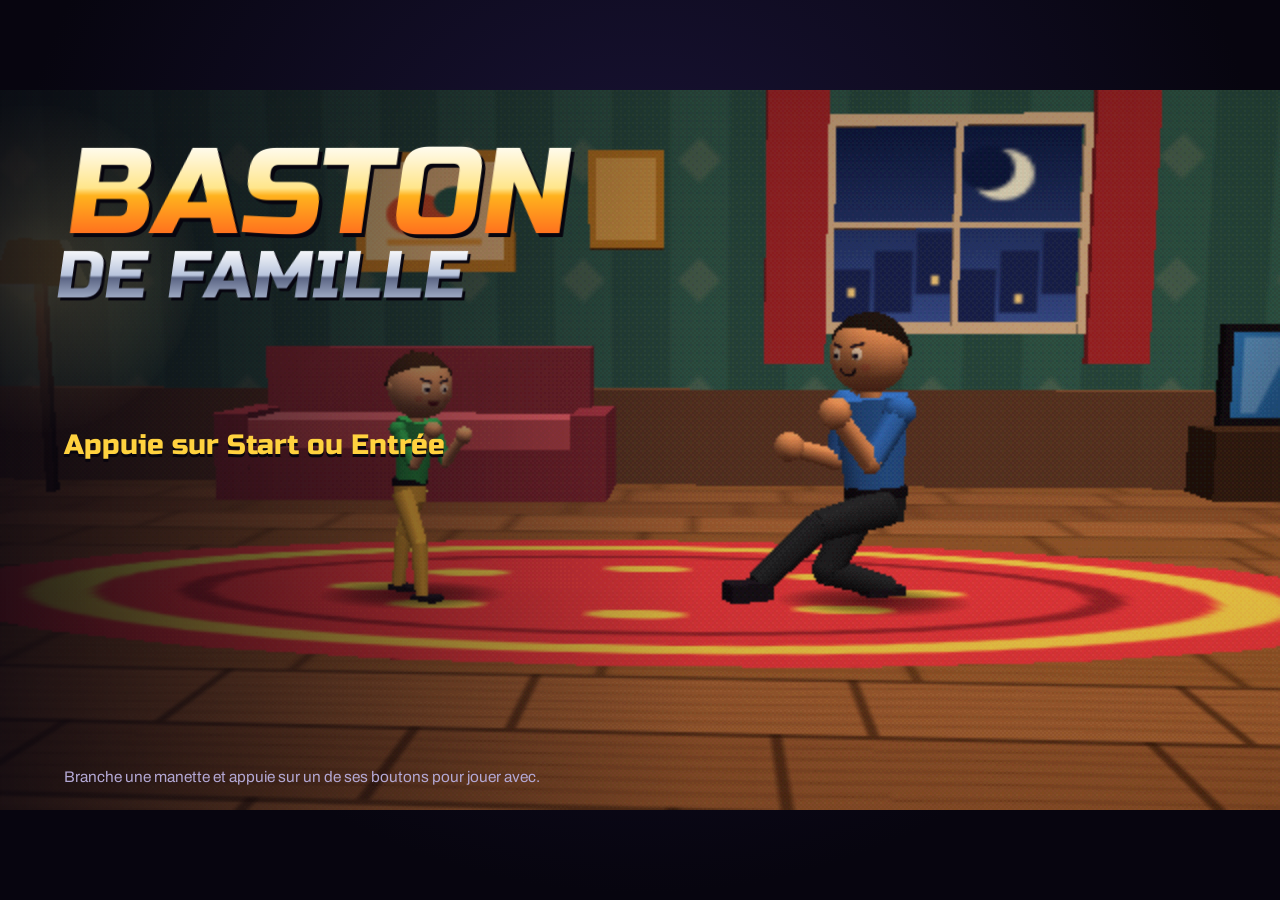
==== commit adf38ab7: "Version 3D façon PS2 avec la famille Six persos (moi, frère, petit frère, deux sœurs, duo de chats)," ====
--- a/index.html
+++ b/index.html
@@ -4,1287 +4,101 @@
 <meta charset="utf-8">
 <meta name="viewport" content="width=device-width,initial-scale=1,viewport-fit=cover">
 <title>Baston de Famille</title>
-<meta name="claude:viewport-fit-sides" content="cover">
-<link rel="stylesheet" href="https://fonts.googleapis.com/css2?family=Bungee&family=Archivo:wght@400;600;800&display=swap">
-<style>
-/* Layout: borne d'arcade — écran de sélection qui défile, puis scène plein écran 16:9 */
-:root{
-  --bg:#120e22; --panel:#1d1735; --panel2:#2a2150; --line:#3b3066;
-  --text:#fff1dc; --muted:#b3a8d4; --p1:#ff6a3d; --p2:#3fd0ff; --gold:#ffd23f; --ink:#0b0816;
-  --display:'Bungee',Impact,'Arial Black',sans-serif;
-  --body:'Archivo',system-ui,-apple-system,'Segoe UI',sans-serif;
-  color-scheme:dark;
-}
-[hidden]{display:none!important}
-html,body{height:100%}
-body{margin:0}
-body{background:var(--bg);color:var(--text);font:16px/1.45 var(--body);
-  padding-left:max(16px,env(safe-area-inset-left,0px));padding-right:max(16px,env(safe-area-inset-right,0px))}
-button,input,select{font:inherit;color:inherit}
-button{cursor:pointer}
-:focus-visible{outline:3px solid var(--gold);outline-offset:2px}
-
-/* ---------- Menu ---------- */
-.menu{max-width:1140px;margin:0 auto;padding-block:28px 56px;display:grid;gap:22px}
-.top{display:flex;justify-content:space-between;align-items:flex-start;gap:16px;flex-wrap:wrap}
-.logo{font-family:var(--display);font-size:clamp(38px,8vw,78px);line-height:.92;margin:0;letter-spacing:.01em;
-  color:var(--gold);text-shadow:4px 4px 0 var(--p1),8px 8px 0 var(--ink);text-wrap:balance}
-.logo span{display:block;color:var(--p2);text-shadow:4px 4px 0 #b02b6e,8px 8px 0 var(--ink)}
-.intro{color:var(--muted);max-width:62ch;margin:10px 0 0}
-
-.settings{display:flex;flex-wrap:wrap;gap:12px 20px;align-items:center}
-.seg{display:inline-flex;flex-wrap:wrap;background:var(--panel);border:2px solid var(--line);border-radius:999px;padding:3px}
-.seg button{border:0;background:none;padding:7px 14px;border-radius:999px;font-weight:600;color:var(--muted)}
-.seg button[aria-pressed="true"]{background:var(--text);color:var(--ink)}
-.lbl{font-size:12px;text-transform:uppercase;letter-spacing:.12em;color:var(--muted);font-weight:800}
-
-.pads{display:flex;align-items:center;gap:12px;flex-wrap:wrap;background:var(--panel);border:2px solid var(--line);border-radius:14px;padding:10px 14px;font-size:14px}
-.pads .dotp{width:10px;height:10px;border-radius:50%;background:var(--line);flex:none}
-.pads.on .dotp{background:#4be38a;box-shadow:0 0 10px #4be38a}
-.pads .msg{flex:1;min-width:200px;color:var(--muted)}
-.pads .msg b{color:var(--text)}
-
-.vs{display:grid;grid-template-columns:minmax(0,1fr) auto minmax(0,1fr);align-items:center;gap:12px;
-  background:linear-gradient(90deg,rgba(255,106,61,.16),transparent 40%,transparent 60%,rgba(63,208,255,.16)),var(--panel);
-  border:2px solid var(--line);border-radius:18px;padding:12px 16px}
-.vs .slot{display:flex;align-items:center;gap:10px;min-width:0}
-.vs .slot.r{flex-direction:row-reverse;text-align:right}
-.vs canvas{width:96px;height:120px;flex:none}
-.vs .who{min-width:0}
-.vs .tag{font-family:var(--display);font-size:13px}
-.vs .slot.l .tag{color:var(--p1)} .vs .slot.r .tag{color:var(--p2)}
-.vs .nm{font-family:var(--display);font-size:clamp(16px,3vw,24px);overflow:hidden;text-overflow:ellipsis;white-space:nowrap}
-.vs .pw{font-size:13px;color:var(--muted)}
-.vsmark{font-family:var(--display);font-size:clamp(28px,5vw,44px);color:var(--gold);text-shadow:3px 3px 0 var(--ink)}
-.go{font-family:var(--display);font-size:clamp(20px,4vw,28px);border:0;border-radius:14px;padding:16px 24px;
-  background:var(--gold);color:var(--ink);box-shadow:0 6px 0 #a8780c;transition:transform .08s,box-shadow .08s}
-.go small{display:block;font-family:var(--body);font-size:13px;font-weight:600;opacity:.7}
-.go:hover{transform:translateY(-2px);box-shadow:0 8px 0 #a8780c}
-.go:active{transform:translateY(4px);box-shadow:0 2px 0 #a8780c}
-
-.sechead{display:flex;justify-content:space-between;align-items:end;gap:12px;flex-wrap:wrap}
-.sechead h2{font-family:var(--display);font-size:22px;margin:0}
-.sechead p{margin:0;color:var(--muted);font-size:14px}
-.grid{display:grid;grid-template-columns:repeat(auto-fill,minmax(230px,1fr));gap:16px}
-.card{background:var(--panel);border:2px solid var(--line);border-radius:16px;padding:14px;display:grid;gap:9px;position:relative;min-width:0;align-content:start}
-.card.is-p1{border-color:var(--p1)} .card.is-p2{border-color:var(--p2)}
-.card.is-p1.is-p2{border-color:var(--gold)}
-.face{width:100%;max-width:150px;aspect-ratio:1;justify-self:center;cursor:grab;touch-action:none}
-.face:active{cursor:grabbing}
-.hint{font-size:12px;color:var(--muted);text-align:center;margin-top:-4px}
-.name{width:100%;background:var(--panel2);border:2px solid var(--line);border-radius:10px;padding:8px 10px;font-family:var(--display);font-size:16px}
-.row{display:flex;gap:8px;align-items:center}
-.btn{display:inline-flex;align-items:center;justify-content:center;gap:6px;border:2px solid var(--line);background:var(--panel2);
-  border-radius:10px;padding:8px 12px;font-weight:600;font-size:14px;cursor:pointer;position:relative}
-.btn:hover{border-color:var(--muted)}
-.file{flex:1}
-.file input{position:absolute;width:1px;height:1px;opacity:0}
-.file:focus-within{outline:3px solid var(--gold);outline-offset:2px}
-input[type=color]{width:44px;height:38px;border:2px solid var(--line);border-radius:10px;background:var(--panel2);padding:2px;cursor:pointer}
-.fld{display:grid;gap:4px;font-size:12px;color:var(--muted);font-weight:800;text-transform:uppercase;letter-spacing:.08em}
-select{width:100%;background:var(--panel2);border:2px solid var(--line);border-radius:10px;padding:7px 8px;font-size:14px;font-weight:600;text-transform:none;letter-spacing:0}
-.powdesc{margin:0;font-size:13px;color:var(--muted);min-height:2.6em}
-.powdesc b{color:var(--gold);font-weight:800}
-.zoom{display:grid;grid-template-columns:3.2em 1fr;gap:8px;align-items:center;font-size:13px;color:var(--muted)}
-.zoom input{width:100%;accent-color:var(--gold)}
-.pick{display:grid;grid-template-columns:1fr 1fr;gap:8px}
-.pick button{border:2px solid var(--line);background:none;border-radius:10px;padding:8px;font-family:var(--display);font-size:14px}
-.pick button[data-p="1"][aria-pressed="true"]{background:var(--p1);border-color:var(--p1);color:var(--ink)}
-.pick button[data-p="2"][aria-pressed="true"]{background:var(--p2);border-color:var(--p2);color:var(--ink)}
-.del{position:absolute;top:8px;right:8px;width:30px;height:30px;border-radius:50%;border:2px solid var(--line);background:var(--panel2);font-weight:800;line-height:1}
-.add{border:2px dashed var(--line);border-radius:16px;background:none;min-height:220px;font-family:var(--display);font-size:18px;color:var(--muted)}
-.add:hover{border-color:var(--gold);color:var(--gold)}
-
-.stages{display:grid;grid-template-columns:repeat(auto-fill,minmax(170px,1fr));gap:12px}
-.stage{border:3px solid var(--line);border-radius:12px;background:var(--panel);padding:0;overflow:hidden;display:grid;text-align:left}
-.stage canvas{width:100%;aspect-ratio:16/9;display:block}
-.stage span{padding:7px 10px;font-weight:700;font-size:14px}
-.stage[aria-pressed="true"]{border-color:var(--gold)}
-.stage[aria-pressed="true"] span{background:var(--gold);color:var(--ink)}
-.stagephoto{display:flex;gap:10px;align-items:center;flex-wrap:wrap;font-size:14px;color:var(--muted)}
-
-.help{display:grid;grid-template-columns:repeat(auto-fit,minmax(260px,1fr));gap:16px}
-.help section{background:var(--panel);border:2px solid var(--line);border-radius:16px;padding:16px;min-width:0}
-.help h3{font-family:var(--display);font-size:16px;margin:0 0 10px}
-.help .p1h{color:var(--p1)} .help .p2h{color:var(--p2)}
-.keys{display:grid;grid-template-columns:auto 1fr;gap:6px 12px;font-size:14px;align-items:center;margin:0}
-.keys dt{display:flex;gap:4px;flex-wrap:wrap}
-.keys dd{margin:0;color:var(--muted)}
-kbd{font-family:var(--display);font-size:12px;background:var(--panel2);border:2px solid var(--line);border-bottom-width:4px;border-radius:6px;padding:2px 7px;min-width:26px;text-align:center;white-space:nowrap}
-.tips{font-size:14px;color:var(--muted);margin:0;padding-left:18px;display:grid;gap:4px}
-
-.toast{position:fixed;left:50%;bottom:calc(20px + env(safe-area-inset-bottom,0px));transform:translateX(-50%);background:var(--text);color:var(--ink);
-  padding:10px 16px;border-radius:10px;font-weight:600;z-index:50;max-width:calc(100% - 32px)}
-
-/* ---------- Jeu ---------- */
-#gameScreen{position:fixed;inset:0;background:#07050f;display:flex;flex-direction:column;align-items:center;justify-content:center;gap:10px;
-  padding:calc(8px + env(safe-area-inset-top,0px)) max(16px,env(safe-area-inset-right,0px)) calc(8px + env(safe-area-inset-bottom,0px)) max(16px,env(safe-area-inset-left,0px));z-index:10}
-.topbar{display:flex;gap:8px;justify-content:flex-end;width:var(--sw);max-width:100%}
-.topbar .btn{padding:6px 12px;font-size:13px}
-#stage{position:relative;width:var(--sw);aspect-ratio:16/9;max-width:100%}
-#gameScreen{--sw:min(100%,calc((100dvh - 70px)*16/9))}
-#gameScreen.touchy{--sw:min(100%,calc((100dvh - 250px)*16/9))}
-canvas#game{width:100%;height:100%;display:block;border-radius:12px;background:#000}
-.overlay{position:absolute;inset:0;display:grid;place-items:center;background:rgba(7,5,15,.74);border-radius:12px;padding:16px}
-.panel{background:var(--panel);border:2px solid var(--line);border-radius:18px;padding:22px;display:grid;gap:12px;text-align:center;justify-items:center;max-width:420px;width:100%}
-.panel h2{font-family:var(--display);margin:0;font-size:clamp(20px,4vw,30px);text-wrap:balance}
-.panel .btn{width:100%;padding:12px;font-size:15px}
-.panel .btn.primary{background:var(--gold);color:var(--ink);border-color:var(--gold);font-family:var(--display)}
-.panel .padhint{font-size:13px;color:var(--muted);margin:0}
-#winFace{width:min(150px,30vw);height:auto;aspect-ratio:1}
-
-.touch{display:flex;justify-content:space-between;align-items:center;width:min(100%,900px);gap:16px;user-select:none;-webkit-user-select:none}
-.dpad{display:grid;grid-template-columns:repeat(3,58px);grid-template-rows:repeat(3,58px);gap:4px}
-.dpad button,.acts button{border:2px solid var(--line);background:rgba(42,33,80,.85);border-radius:14px;font-family:var(--display);font-size:13px;touch-action:none}
-.dpad button.on,.acts button.on{background:var(--text);color:var(--ink)}
-.dpad [data-k="u"]{grid-column:2;grid-row:1}.dpad [data-k="l"]{grid-column:1;grid-row:2}.dpad [data-k="r"]{grid-column:3;grid-row:2}.dpad [data-k="d"]{grid-column:2;grid-row:3}
-.acts{display:grid;grid-template-columns:repeat(2,76px);grid-template-rows:repeat(2,62px);gap:8px}
-.acts [data-k="p"]{border-color:var(--p1)} .acts [data-k="k"]{border-color:var(--p2)} .acts [data-k="x"]{border-color:var(--gold)}
-@media (orientation:landscape) and (pointer:coarse){
-  #gameScreen.touchy{--sw:min(100%,calc((100dvh - 60px)*16/9))}
-  .touch{position:absolute;left:max(16px,env(safe-area-inset-left,0px));right:max(16px,env(safe-area-inset-right,0px));width:auto;max-width:none;bottom:calc(10px + env(safe-area-inset-bottom,0px));pointer-events:none}
-  .touch > div{pointer-events:auto;opacity:.82}
-  .dpad{grid-template-columns:repeat(3,50px);grid-template-rows:repeat(3,50px)}
-  .acts{grid-template-columns:repeat(2,66px);grid-template-rows:repeat(2,52px)}
-}
-@media (max-width:560px){
-  .vs{grid-template-columns:1fr;text-align:center}
-  .vs .slot,.vs .slot.r{flex-direction:column;text-align:center}
-  .grid{grid-template-columns:repeat(auto-fill,minmax(170px,1fr))}
-}
-@media (prefers-reduced-motion:reduce){*{transition:none!important}}
-</style>
-
+<meta name="description" content="Jeu de combat 3D façon PS2 avec toute la famille.">
+<meta name="theme-color" content="#07050f">
+<link rel="preconnect" href="https://fonts.googleapis.com">
+<link rel="stylesheet" href="https://fonts.googleapis.com/css2?family=Russo+One&family=Archivo:wght@400;600;800&display=swap">
+<link rel="stylesheet" href="css/style.css">
 </head>
 <body>
-<main class="menu" id="menu">
-  <div class="top">
-    <header>
-      <h1 class="logo">Baston<span>de Famille</span></h1>
-      <p class="intro">Mets la photo de chaque membre de ta famille sur un combattant, donne-lui un pouvoir, choisis le décor et règle ça à la manette ou au clavier.</p>
-    </header>
-    <button class="btn" id="fsBtn">Plein écran</button>
+<div id="app">
+  <div id="frame">
+    <canvas id="c3"></canvas>
+    <canvas id="hud"></canvas>
+
+    <!-- Écran titre -->
+    <section id="title" class="screen">
+      <div class="logo"><span class="l1">Baston</span><span class="l2">de Famille</span></div>
+      <nav class="menu" id="titleMenu">
+        <button data-act="cpu">1 joueur</button>
+        <button data-act="2p">2 joueurs</button>
+        <button data-act="workshop">Atelier</button>
+        <button data-act="options">Options</button>
+      </nav>
+      <div class="pressstart" id="pressStart">Appuie sur Start ou Entrée</div>
+      <div class="padline" id="padLine"></div>
+    </section>
+
+    <!-- Sélection -->
+    <section id="select" class="screen" hidden>
+      <h2 class="screentitle" id="selTitle">Choix des combattants</h2>
+      <div class="selinfo l" id="info1"></div>
+      <div class="selinfo r" id="info2"></div>
+      <div class="selgrid" id="selGrid"></div>
+      <div class="stagepick" id="stagePick" hidden>
+        <div class="lbl">Décor</div>
+        <div class="stagename"><span class="arr">◀</span><b id="stageName"></b><span class="arr">▶</span></div>
+        <div class="hint">A / Entrée pour combattre · B / Échap pour revenir</div>
+      </div>
+      <div class="hintbar" id="selHint">Croix / flèches pour choisir · A / Entrée pour valider · B / Échap pour revenir</div>
+    </section>
+
+    <!-- Options -->
+    <section id="options" class="screen" hidden>
+      <h2 class="screentitle">Options</h2>
+      <div class="optlist" id="optList"></div>
+      <div class="hintbar">◀ ▶ pour changer · B / Échap pour revenir</div>
+    </section>
+
+    <!-- Pause / résultats -->
+    <div class="overlay" id="pause" hidden>
+      <div class="panel"><h2>Pause</h2>
+        <nav class="menu small" id="pauseMenu">
+          <button data-act="resume">Reprendre</button>
+          <button data-act="restart">Recommencer</button>
+          <button data-act="select">Choix des combattants</button>
+          <button data-act="title">Menu principal</button>
+        </nav>
+      </div>
+    </div>
+    <div class="overlay clear" id="results" hidden>
+      <div class="panel results"><h2 id="winTxt"></h2>
+        <nav class="menu small" id="resMenu">
+          <button data-act="restart">Revanche</button>
+          <button data-act="select">Choix des combattants</button>
+          <button data-act="title">Menu principal</button>
+        </nav>
+      </div>
+    </div>
+    <button class="pausebtn" id="pauseBtn" hidden aria-label="Pause">II</button>
   </div>
 
-  <div class="pads" id="pads"><span class="dotp"></span><span class="msg" id="padMsg">Aucune manette détectée. Branche-la puis appuie sur un de ses boutons.</span>
-    <button class="btn" id="swapBtn" hidden>Inverser les manettes</button></div>
+  <!-- Atelier (photos, couleurs, pouvoirs) -->
+  <section id="workshop" hidden>
+    <div class="wsin">
+      <header class="wshead">
+        <div><h2>Atelier</h2><p>Mets les photos de la famille, règle les couleurs et choisis les pouvoirs. Tout reste sur cet ordi : rien n'est envoyé en ligne.</p></div>
+        <button class="btn primary" id="wsBack">Retour</button>
+      </header>
+      <div class="wsgrid" id="wsGrid"></div>
+      <section class="wsdecor">
+        <h3>Décor « Ta photo »</h3>
+        <div class="row"><canvas id="decorPrev" width="320" height="180"></canvas>
+          <div><p>Choisis une photo (la maison, le jardin, la plage des vacances…). Elle sert de fond à l'arène « Ta photo ».</p>
+            <label class="btn file">Choisir une photo de décor<input type="file" accept="image/*" id="decorFile"></label>
+            <button class="btn" id="decorDel">Retirer</button></div></div>
+      </section>
+    </div>
+  </section>
 
-  <div class="settings">
-    <div class="row"><span class="lbl">Mode</span>
-      <div class="seg" id="modeSeg">
-        <button data-v="cpu">1 joueur contre l'ordi</button>
-        <button data-v="2p">2 joueurs</button>
-      </div>
-    </div>
-    <div class="row" id="diffRow"><span class="lbl">Ordi</span>
-      <div class="seg" id="diffSeg">
-        <button data-v="facile">Facile</button>
-        <button data-v="normal">Normal</button>
-        <button data-v="difficile">Difficile</button>
-      </div>
-    </div>
-    <div class="row"><span class="lbl">Rendu</span>
-      <div class="seg" id="retroSeg">
-        <button data-v="net">Net</button>
-        <button data-v="retro">Pixel rétro</button>
-      </div>
-    </div>
+  <div class="touch" id="touch" hidden>
+    <div class="dpad"><button data-k="u" aria-label="Sauter">▲</button><button data-k="l" aria-label="Gauche">◀</button><button data-k="r" aria-label="Droite">▶</button><button data-k="d" aria-label="Accroupi">▼</button></div>
+    <div class="acts"><button data-k="p">Poing</button><button data-k="k">Pied</button><button data-k="s">Spécial</button><button data-k="x">Pouvoir</button></div>
   </div>
-
-  <div class="vs">
-    <div class="slot l"><canvas id="vs1" width="192" height="240"></canvas><div class="who"><div class="tag">Joueur 1</div><div class="nm" id="vsn1"></div><div class="pw" id="vsp1"></div></div></div>
-    <div class="vsmark">VS</div>
-    <div class="slot r"><canvas id="vs2" width="192" height="240"></canvas><div class="who"><div class="tag" id="vst2">Ordi</div><div class="nm" id="vsn2"></div><div class="pw" id="vsp2"></div></div></div>
-  </div>
-  <button class="go" id="goBtn">Combattre !<small id="goHint">ou appuie sur Entrée</small></button>
-
-  <div class="sechead">
-    <h2>Les combattants</h2>
-    <p>J1 et J2 choisissent qui se bat. Chaque membre a son pouvoir.</p>
-  </div>
-  <div class="grid" id="grid"></div>
-
-  <div class="sechead">
-    <h2>Le décor</h2>
-    <p>Choisis où se passe la baston, ou mets une photo à toi (la maison, le jardin…).</p>
-  </div>
-  <div class="stages" id="stages"></div>
-  <div class="stagephoto"><label class="btn file" style="flex:none">Choisir une photo de décor<input type="file" accept="image/*" id="stageFile"></label>
-    <span id="stagePhotoMsg">Les combattants se tiennent en bas de l'image : une photo prise à hauteur d'homme rend le mieux.</span></div>
-
-  <div class="help" id="help"></div>
-</main>
-
-<div id="gameScreen" hidden>
-  <div class="topbar">
-    <button class="btn" id="muteBtn">Son : oui</button>
-    <button class="btn" id="fsBtn2">Plein écran</button>
-    <button class="btn" id="pauseBtn">Pause</button>
-  </div>
-  <div id="stage">
-    <canvas id="game" width="960" height="540"></canvas>
-    <div class="overlay" id="pauseOv" hidden>
-      <div class="panel">
-        <h2>Pause</h2>
-        <button class="btn primary" id="resumeBtn">Reprendre</button>
-        <button class="btn" id="restartBtn">Recommencer le combat</button>
-        <button class="btn" id="menuBtn">Changer de combattants</button>
-        <p class="padhint">Manette : A pour reprendre, Select pour changer de combattants</p>
-      </div>
-    </div>
-    <div class="overlay" id="endOv" hidden>
-      <div class="panel">
-        <canvas id="winFace" width="300" height="300"></canvas>
-        <h2 id="winTxt"></h2>
-        <button class="btn primary" id="againBtn">Revanche</button>
-        <button class="btn" id="menuBtn2">Changer de combattants</button>
-        <p class="padhint">Manette : A pour la revanche, B pour changer</p>
-      </div>
-    </div>
-  </div>
-  <div class="touch" id="touch" hidden>
-    <div class="dpad">
-      <button data-k="u" aria-label="Sauter">▲</button><button data-k="l" aria-label="Gauche">◀</button>
-      <button data-k="r" aria-label="Droite">▶</button><button data-k="d" aria-label="S'accroupir">▼</button>
-    </div>
-    <div class="acts">
-      <button data-k="p">Poing</button><button data-k="k">Pied</button>
-      <button data-k="s">Boule</button><button data-k="x">Pouvoir</button>
-    </div>
-  </div>
+  <div class="toast" id="toast" hidden></div>
+  <noscript><p style="color:#fff;padding:20px">Active JavaScript pour jouer.</p></noscript>
+  <div class="fatal" id="fatal" hidden><h2>Oups</h2><p id="fatalMsg"></p></div>
 </div>
-
-<script>
-(()=>{
-'use strict';
-const $=s=>document.querySelector(s);
-const W=960,H=540,GROUND=482;
-const TAU=Math.PI*2;
-const clamp=(v,a,b)=>Math.max(a,Math.min(b,v));
-
-/* ================= Pouvoirs ================= */
-const POWERS={
- boule:{name:'Boule géante',cost:100,desc:"Lance une énorme tête qui fait très mal.",move:'super'},
- charge:{name:'Charge du taureau',cost:50,desc:"Fonce droit devant en encaissant les coups sans broncher.",move:'charge'},
- fusee:{name:'Uppercut fusée',cost:50,desc:"Décolle poing en l'air. Parfait contre ceux qui sautent.",move:'fusee'},
- chaussons:{name:'Pluie de chaussons',cost:100,desc:"Des chaussons tombent du ciel sur l'adversaire.",move:'summon'},
- teleport:{name:'Téléportation',cost:50,desc:"Disparaît puis réapparaît dans le dos de l'adversaire.",move:'teleport'},
- bouclier:{name:'Bouclier magique',cost:50,desc:"Une bulle bloque 3 coups et renvoie les boules.",move:'cast'},
- gouter:{name:'Petit goûter',cost:100,desc:"Mange un croissant et récupère 25 points de vie.",move:'eat'},
- tornade:{name:'Tornade',cost:50,desc:"Tourne en avançant et frappe plusieurs fois.",move:'tornade'},
- gel:{name:'Coup de gel',cost:75,desc:"Une boule glacée qui gèle l'adversaire un instant.",move:'gel'},
- rage:{name:'Mode furie',cost:100,desc:"Pendant 7 secondes : plus rapide et coups plus forts.",move:'roar'},
-};
-const OUTFITS={kimono:'Kimono',survet:'Survêtement',costume:'Costume-cravate',heros:'Super-héros'};
-
-/* ================= Données & sauvegarde ================= */
-const KEY='baston-famille-v1',KEY_DECOR='baston-famille-decor';
-const DEFAULTS=[
-  {id:'papa',name:'Papa',color:'#ff6a3d',look:2,skin:'#e3ad83',power:'charge',outfit:'costume'},
-  {id:'maman',name:'Maman',color:'#3fd0ff',look:1,skin:'#f3c9a5',power:'gel',outfit:'heros'},
-  {id:'tonton',name:'Tonton',color:'#7ee06b',look:0,skin:'#b9805a',power:'tornade',outfit:'survet'},
-  {id:'mamie',name:'Mamie',color:'#c27bff',look:3,skin:'#f2d0b4',power:'chaussons',outfit:'kimono'},
-].map(d=>({...d,photo:null,zoom:1,ox:0,oy:0,head:1.2}));
-let roster,sel={p1:'papa',p2:'maman'},settings={mode:'cpu',diff:'normal',stage:'paris',retro:'net',padSwap:false};
-try{
-  const s=JSON.parse(localStorage.getItem(KEY)||'null');
-  if(s&&Array.isArray(s.roster)&&s.roster.length){roster=s.roster;sel=s.sel||sel;settings={...settings,...(s.settings||{})}}
-}catch(e){}
-if(!roster) roster=DEFAULTS.map(d=>({...d}));
-const PKEYS=Object.keys(POWERS);
-roster.forEach((r,i)=>{const d=DEFAULTS[i%4];r.power=POWERS[r.power]?r.power:d.power;r.outfit=OUTFITS[r.outfit]?r.outfit:d.outfit;r.head=r.head||1.2;r.skin=r.skin||d.skin;r.look=r.look??d.look});
-if(!roster.find(r=>r.id===sel.p1)) sel.p1=roster[0].id;
-if(!roster.find(r=>r.id===sel.p2)) sel.p2=(roster[1]||roster[0]).id;
-let stagePhoto=null;try{stagePhoto=localStorage.getItem(KEY_DECOR)}catch(e){}
-let saveTimer=null,warned=false;
-function save(){clearTimeout(saveTimer);saveTimer=setTimeout(()=>{
-  try{localStorage.setItem(KEY,JSON.stringify({roster,sel,settings}))}
-  catch(e){if(!warned){warned=true;toast("Les photos sont trop lourdes pour être gardées après fermeture.")}}
-},300)}
-function toast(t){const d=document.createElement('div');d.className='toast';d.textContent=t;document.body.appendChild(d);setTimeout(()=>d.remove(),4000)}
-
-/* ================= Couleurs ================= */
-function rgb(hex){const n=parseInt(hex.slice(1),16);return[n>>16,n>>8&255,n&255]}
-function shade(hex,a){const c=rgb(hex),t=a<0?0:255,p=Math.abs(a);return`rgb(${c.map(v=>Math.round(v+(t-v)*p)).join(',')})`}
-function rgba(hex,al){return`rgba(${rgb(hex).join(',')},${al})`}
-
-/* ================= Visages ================= */
-const imgCache=new Map();
-function faceImg(d){
-  if(!d.photo) return null;
-  let im=imgCache.get(d.id);
-  if(!im||im._src!==d.photo){im=new Image();im._src=d.photo;im.onload=()=>refreshFaces();im.src=d.photo;imgCache.set(d.id,im)}
-  return im.complete&&im.naturalWidth?im:null;
-}
-const HAIR=['#3b2a20','#6b3b1f','#2a2233','#d9d4cc'];
-function cartoon(g,d,r){
-  const look=d.look??0;
-  g.fillStyle=d.skin||'#f0c29a';g.fillRect(-r,-r,2*r,2*r);
-  g.fillStyle=HAIR[look%4];
-  if(look===1){g.fillRect(-r,-r*.4,r*.42,r*1.6);g.fillRect(r*.58,-r*.4,r*.42,r*1.6)}
-  if(look!==2){g.beginPath();g.ellipse(0,-r*.62,r*1.05,r*.58,0,0,TAU);g.fill()}
-  else{g.beginPath();g.ellipse(-r*.95,-r*.1,r*.22,r*.4,0,0,TAU);g.ellipse(r*.95,-r*.1,r*.22,r*.4,0,0,TAU);g.fill()}
-  if(look===3){g.fillStyle=HAIR[3];g.beginPath();g.ellipse(0,-r*.62,r*1.05,r*.58,0,0,TAU);g.fill();g.beginPath();g.arc(0,-r*1.02,r*.32,0,TAU);g.fill()}
-  for(const s of[-1,1]){
-    g.fillStyle='#fff';g.beginPath();g.ellipse(s*r*.33,-r*.02,r*.17,r*.2,0,0,TAU);g.fill();
-    g.fillStyle='#1a1226';g.beginPath();g.arc(s*r*.33+r*.05,r*.02,r*.09,0,TAU);g.fill();
-    g.strokeStyle='#1a1226';g.lineWidth=r*.09;g.lineCap='round';g.beginPath();g.moveTo(s*r*.52,-r*.3);g.lineTo(s*r*.14,-r*.2);g.stroke();
-  }
-  if(look===3){g.strokeStyle='#1a1226';g.lineWidth=r*.06;for(const s of[-1,1]){g.beginPath();g.arc(s*r*.33,-r*.02,r*.27,0,TAU);g.stroke()}g.beginPath();g.moveTo(-r*.06,-r*.02);g.lineTo(r*.06,-r*.02);g.stroke()}
-  g.fillStyle='rgba(230,90,90,.35)';g.beginPath();g.arc(-r*.55,r*.32,r*.14,0,TAU);g.arc(r*.55,r*.32,r*.14,0,TAU);g.fill();
-  if(look===2){g.fillStyle=HAIR[0];g.beginPath();g.ellipse(-r*.2,r*.36,r*.26,r*.11,.25,0,TAU);g.ellipse(r*.2,r*.36,r*.26,r*.11,-.25,0,TAU);g.fill()}
-  g.strokeStyle='#1a1226';g.lineWidth=r*.09;g.beginPath();g.arc(0,r*.38,r*.28,.2,Math.PI-.2);g.stroke();
-}
-function drawFace(g,d,cx,cy,r,flip,flash,ring,tint){
-  g.save();g.translate(cx,cy);
-  g.beginPath();g.arc(0,0,r,0,TAU);g.clip();
-  if(flip) g.scale(-1,1);
-  const im=faceImg(d);
-  if(im){const sc=Math.max(2*r/im.width,2*r/im.height)*(d.zoom||1);const w=im.width*sc,h=im.height*sc;
-    g.fillStyle='#222';g.fillRect(-r,-r,2*r,2*r);g.drawImage(im,-w/2+(d.ox||0)*r,-h/2+(d.oy||0)*r,w,h)}
-  else cartoon(g,d,r);
-  if(tint){g.fillStyle=tint;g.fillRect(-r,-r,2*r,2*r)}
-  if(flash>0.02){g.fillStyle=`rgba(255,255,255,${flash*.75})`;g.fillRect(-r,-r,2*r,2*r)}
-  g.restore();
-  g.beginPath();g.arc(cx,cy,r,0,TAU);g.lineWidth=Math.max(3,r*.13);g.strokeStyle=ring||d.color;g.stroke();
-  g.beginPath();g.arc(cx,cy,r+g.lineWidth/2+1.5,0,TAU);g.lineWidth=3;g.strokeStyle='#0b0816';g.stroke();
-}
-function paintFace(cv,d,ring){const g=cv.getContext('2d');g.clearRect(0,0,cv.width,cv.height);drawFace(g,d,cv.width/2,cv.height/2,cv.width/2-8,false,0,ring)}
-
-/* ================= Décors ================= */
-const S=Math.min(2,Math.max(1,window.devicePixelRatio||1));
-let stageImg=null;
-function loadStageImg(){stageImg=null;if(!stagePhoto)return;const im=new Image();im.onload=()=>{stageImg=im;buildBG();renderStages()};im.src=stagePhoto}
-function rnd0(seed){return()=>(seed=(seed*16807)%2147483647)/2147483647}
-function stars(g,rnd,n,maxY){for(let i=0;i<n;i++){g.fillStyle=`rgba(255,241,220,${.2+rnd()*.6})`;g.fillRect(rnd()*W,rnd()*maxY,rnd()<.15?2:1,rnd()<.15?2:1)}}
-function perspFloor(g,top,c1,c2,line,hi){
-  const fl=g.createLinearGradient(0,top,0,H);fl.addColorStop(0,c1);fl.addColorStop(1,c2);g.fillStyle=fl;g.fillRect(0,top,W,H-top);
-  g.strokeStyle=line;g.lineWidth=2;for(let i=-12;i<=12;i++){g.beginPath();g.moveTo(480+i*22,top);g.lineTo(480+i*100,H);g.stroke()}
-  if(hi){g.fillStyle=hi;g.fillRect(0,top-2,W,3)}
-}
-function drawParis(g){
-  const rnd=rnd0(7);
-  const sky=g.createLinearGradient(0,0,0,440);
-  sky.addColorStop(0,'#150e36');sky.addColorStop(.45,'#47205f');sky.addColorStop(.78,'#b8426a');sky.addColorStop(1,'#ff9a4d');
-  g.fillStyle=sky;g.fillRect(0,0,W,H);stars(g,rnd,70,190);
-  const sg=g.createRadialGradient(690,355,20,690,355,190);sg.addColorStop(0,'rgba(255,214,120,.85)');sg.addColorStop(1,'rgba(255,120,80,0)');
-  g.fillStyle=sg;g.fillRect(480,160,420,300);g.fillStyle='#ffd27a';g.beginPath();g.arc(690,355,68,0,TAU);g.fill();
-  g.fillStyle='#2e184c';g.beginPath();g.moveTo(186,428);g.quadraticCurveTo(222,330,231,252);g.lineTo(237,128);g.lineTo(243,128);g.lineTo(249,252);
-  g.quadraticCurveTo(258,330,294,428);g.lineTo(274,428);g.quadraticCurveTo(254,372,240,368);g.quadraticCurveTo(226,372,206,428);g.closePath();g.fill();
-  g.fillRect(218,300,44,6);g.fillRect(228,222,24,5);g.fillRect(238.5,96,3,34);
-  const roofs=(base,hmin,hmax,col,win)=>{let x=-20;while(x<W+20){const w=60+rnd()*90,h=hmin+rnd()*(hmax-hmin),top=base-h;
-      g.fillStyle=col;g.fillRect(x,top+18,w,h);g.beginPath();g.moveTo(x-4,top+20);g.lineTo(x+10,top);g.lineTo(x+w-10,top);g.lineTo(x+w+4,top+20);g.fill();
-      const nc=1+Math.floor(rnd()*3);for(let c=0;c<nc;c++){const cx=x+12+rnd()*(w-30);g.fillRect(cx,top-14-rnd()*10,12,26);g.fillRect(cx-2,top-16-rnd()*4,16,4)}
-      for(let wy=top+28;wy<base-6;wy+=20)for(let wx=x+8;wx<x+w-12;wx+=18){if(rnd()<win){g.fillStyle=rnd()<.7?'rgba(255,207,122,.8)':'rgba(255,150,90,.6)';g.fillRect(wx,wy,7,10);g.fillStyle=col}}
-      x+=w+2}};
-  roofs(445,70,120,'#3a1f57',.18);roofs(450,25,60,'#22133b',.12);
-  perspFloor(g,438,'#5a4f86','#1c1733','rgba(20,15,40,.55)','#a79ad6');
-  const chim=(x,w)=>{g.fillStyle='#6b2f3d';g.fillRect(x,350,w,92);g.fillStyle='#53232f';for(let y=356;y<440;y+=12)g.fillRect(x,y,w,2);
-    g.fillStyle='#3b1a24';g.fillRect(x-4,344,w+8,10);g.fillStyle='#c46a3f';for(let i=0;i<3;i++)g.fillRect(x+4+i*(w-12)/2,330,8,16)};
-  chim(-6,46);chim(W-40,46);
-}
-function drawSalon(g){
-  g.fillStyle='#2f6b6a';g.fillRect(0,0,W,440);
-  g.fillStyle='#377a78';for(let x=0;x<W;x+=48)g.fillRect(x,0,24,330);
-  g.fillStyle='rgba(255,241,220,.12)';for(let x=12;x<W;x+=48)for(let y=20;y<320;y+=40){g.beginPath();g.moveTo(x+12,y);g.lineTo(x+18,y+6);g.lineTo(x+12,y+12);g.lineTo(x+6,y+6);g.fill()}
-  g.fillStyle='#5b3a2a';g.fillRect(0,330,W,110);g.fillStyle='#704a35';g.fillRect(0,326,W,8);
-  g.strokeStyle='#7d5640';g.lineWidth=3;for(let x=14;x<W;x+=120)g.strokeRect(x,346,100,78);
-  // fenêtre
-  const wg=g.createLinearGradient(0,90,0,280);wg.addColorStop(0,'#14204a');wg.addColorStop(1,'#3d4f8f');
-  g.fillStyle=wg;g.fillRect(610,90,170,190);g.fillStyle='#f5e9c8';g.beginPath();g.arc(735,135,18,0,TAU);g.fill();
-  g.fillStyle='#14204a';g.beginPath();g.arc(728,130,16,0,TAU);g.fill();
-  g.strokeStyle='#efe3cf';g.lineWidth=8;g.strokeRect(610,90,170,190);g.lineWidth=5;g.beginPath();g.moveTo(695,90);g.lineTo(695,280);g.moveTo(610,185);g.lineTo(780,185);g.stroke();
-  g.fillStyle='#b8323f';g.beginPath();g.moveTo(590,74);g.lineTo(640,74);g.quadraticCurveTo(620,200,632,300);g.lineTo(586,300);g.fill();
-  g.beginPath();g.moveTo(800,74);g.lineTo(750,74);g.quadraticCurveTo(770,200,758,300);g.lineTo(804,300);g.fill();
-  g.fillStyle='#7a1f2a';g.fillRect(580,66,234,10);
-  // cadres
-  g.fillStyle='#c9952f';g.fillRect(140,100,130,100);g.fillStyle='#f3e2bd';g.fillRect(150,110,110,80);
-  g.fillStyle='#e0603a';g.beginPath();g.arc(185,155,22,0,TAU);g.fill();g.fillStyle='#2f6b6a';g.beginPath();g.arc(225,145,16,0,TAU);g.fill();
-  g.fillStyle='#c9952f';g.fillRect(300,120,60,74);g.fillStyle='#e9c46a';g.fillRect(307,127,46,60);g.fillStyle='#7a1f2a';g.beginPath();g.ellipse(330,152,12,16,0,0,TAU);g.fill();
-  // canapé
-  g.fillStyle='#8a3248';g.fillRect(300,334,250,80);g.fillStyle='#a33e57';g.fillRect(290,380,270,50);
-  g.fillStyle='#7a2a3f';g.fillRect(280,360,30,74);g.fillRect(540,360,30,74);
-  g.fillStyle='#c8566f';g.fillRect(320,350,90,36);g.fillRect(440,350,90,36);
-  // TV
-  g.fillStyle='#3a261b';g.fillRect(48,380,150,58);g.fillStyle='#18121f';g.fillRect(58,288,130,86);g.fillStyle='#2f4a6a';g.fillRect(64,294,118,74);
-  g.fillStyle='rgba(255,255,255,.18)';g.beginPath();g.moveTo(70,298);g.lineTo(110,298);g.lineTo(80,364);g.lineTo(70,364);g.fill();
-  // lampe
-  const lg=g.createRadialGradient(870,170,10,870,170,160);lg.addColorStop(0,'rgba(255,214,120,.55)');lg.addColorStop(1,'rgba(255,214,120,0)');g.fillStyle=lg;g.fillRect(700,0,260,360);
-  g.fillStyle='#2a1a14';g.fillRect(866,190,6,248);g.fillRect(850,432,38,8);
-  g.fillStyle='#f2c75c';g.beginPath();g.moveTo(840,190);g.lineTo(898,190);g.lineTo(884,140);g.lineTo(854,140);g.fill();
-  // parquet + tapis
-  const fl=g.createLinearGradient(0,438,0,H);fl.addColorStop(0,'#9a6a40');fl.addColorStop(1,'#4a2e1c');g.fillStyle=fl;g.fillRect(0,438,W,H-438);
-  g.strokeStyle='rgba(40,22,12,.45)';g.lineWidth=2;for(let i=-14;i<=14;i++){g.beginPath();g.moveTo(480+i*30,438);g.lineTo(480+i*110,H);g.stroke()}
-  for(const y of[452,470,494,524]){g.beginPath();g.moveTo(0,y);g.lineTo(W,y);g.stroke()}
-  g.fillStyle='#b8323f';g.beginPath();g.ellipse(480,494,340,36,0,0,TAU);g.fill();
-  g.strokeStyle='#e9b44c';g.lineWidth=4;g.beginPath();g.ellipse(480,494,310,27,0,0,TAU);g.stroke();
-  g.fillStyle='#d7c39a';g.fillRect(0,436,W,4);
-}
-function drawPlage(g){
-  const rnd=rnd0(11);
-  const sky=g.createLinearGradient(0,0,0,330);sky.addColorStop(0,'#3aa0f0');sky.addColorStop(1,'#bfe8ff');g.fillStyle=sky;g.fillRect(0,0,W,330);
-  const sg=g.createRadialGradient(780,90,10,780,90,140);sg.addColorStop(0,'rgba(255,248,200,.95)');sg.addColorStop(1,'rgba(255,248,200,0)');g.fillStyle=sg;g.fillRect(620,0,320,240);
-  g.fillStyle='#fff6c8';g.beginPath();g.arc(780,90,44,0,TAU);g.fill();
-  const cloud=(x,y,s)=>{g.fillStyle='rgba(255,255,255,.92)';g.beginPath();g.ellipse(x,y,50*s,18*s,0,0,TAU);g.ellipse(x-30*s,y+6*s,30*s,14*s,0,0,TAU);g.ellipse(x+34*s,y+5*s,34*s,14*s,0,0,TAU);g.ellipse(x+5*s,y-12*s,28*s,16*s,0,0,TAU);g.fill()};
-  cloud(180,90,1.1);cloud(450,60,.8);cloud(600,150,.6);
-  g.fillStyle='#2f7d55';g.beginPath();g.ellipse(250,332,130,22,0,Math.PI,0);g.fill();g.fillStyle='#246546';g.beginPath();g.ellipse(300,332,70,34,0,Math.PI,0);g.fill();
-  const sea=g.createLinearGradient(0,330,0,412);sea.addColorStop(0,'#1f86c4');sea.addColorStop(1,'#5fd0dc');g.fillStyle=sea;g.fillRect(0,330,W,82);
-  g.strokeStyle='rgba(255,255,255,.7)';g.lineWidth=2;for(let i=0;i<40;i++){const x=rnd()*W,y=340+rnd()*64;g.beginPath();g.arc(x,y,6+rnd()*10,Math.PI*1.15,Math.PI*1.85);g.stroke()}
-  g.fillStyle='#e8f8ff';g.beginPath();g.moveTo(0,410);for(let x=0;x<=W;x+=40)g.quadraticCurveTo(x+20,402,x+40,410);g.lineTo(W,418);g.lineTo(0,418);g.fill();
-  const sand=g.createLinearGradient(0,414,0,H);sand.addColorStop(0,'#e9c98a');sand.addColorStop(1,'#c99a58');g.fillStyle=sand;g.fillRect(0,414,W,H-414);
-  g.fillStyle='rgba(120,80,30,.25)';for(let i=0;i<260;i++)g.fillRect(rnd()*W,420+rnd()*120,2,2);
-  const palm=(x,lean)=>{g.strokeStyle='#7a4f2a';g.lineWidth=14;g.lineCap='round';g.beginPath();g.moveTo(x,440);g.quadraticCurveTo(x+lean*.4,300,x+lean,190);g.stroke();
-    g.strokeStyle='#5c3a1e';g.lineWidth=3;for(let t=0;t<8;t++){const yy=430-t*30;g.beginPath();g.moveTo(x+lean*(1-yy/440)*0.9-7,yy);g.lineTo(x+lean*(1-yy/440)*0.9+7,yy-4);g.stroke()}
-    const tx=x+lean,ty=190;g.fillStyle='#2f9e57';for(let a=0;a<7;a++){const an=-Math.PI*.95+a*Math.PI*.32;g.save();g.translate(tx,ty);g.rotate(an);g.beginPath();g.ellipse(48,10,54,13,.3,0,TAU);g.fill();g.restore()}
-    g.fillStyle='#6b4a22';g.beginPath();g.arc(tx-6,ty+10,7,0,TAU);g.arc(tx+7,ty+12,7,0,TAU);g.fill()};
-  palm(50,30);palm(915,-40);
-  g.strokeStyle='#efe3cf';g.lineWidth=4;g.beginPath();g.moveTo(760,430);g.lineTo(752,300);g.stroke();
-  for(let i=0;i<6;i++){g.fillStyle=i%2?'#ffffff':'#e8443a';g.beginPath();g.moveTo(752,296);g.arc(752,330,70,Math.PI+i*Math.PI/6,Math.PI+(i+1)*Math.PI/6);g.closePath();g.fill()}
-  g.fillStyle='#ffd23f';g.fillRect(150,420,90,14);g.fillStyle='#3fa6ff';for(let i=0;i<90;i+=18)g.fillRect(150+i,420,9,14);
-}
-function drawNeige(g){
-  const rnd=rnd0(23);
-  const sky=g.createLinearGradient(0,0,0,440);sky.addColorStop(0,'#0c1532');sky.addColorStop(1,'#43568f');g.fillStyle=sky;g.fillRect(0,0,W,440);
-  stars(g,rnd,90,240);g.fillStyle='#f4f0dc';g.beginPath();g.arc(160,90,30,0,TAU);g.fill();
-  const mtn=(pts,col,cap)=>{g.fillStyle=col;g.beginPath();g.moveTo(-20,440);for(const[x,y]of pts)g.lineTo(x,y);g.lineTo(W+20,440);g.fill();
-    g.fillStyle=cap;for(const[x,y]of pts){if(y<330){g.beginPath();g.moveTo(x,y);g.lineTo(x-28,y+40);g.lineTo(x-10,y+32);g.lineTo(x,y+44);g.lineTo(x+12,y+30);g.lineTo(x+30,y+40);g.fill()}}};
-  mtn([[80,300],[250,190],[420,320],[560,170],[760,290],[900,210]],'#6476ab','#e8eefc');
-  mtn([[0,360],[150,300],[330,380],[520,310],[700,370],[880,320],[960,360]],'#8a9bce','#f4f7ff');
-  const pine=(x,y,s)=>{g.fillStyle='#1d3b3a';for(let i=0;i<3;i++){g.beginPath();g.moveTo(x,y-70*s+i*22*s);g.lineTo(x-26*s+i*-4*s,y-30*s+i*22*s);g.lineTo(x+26*s+i*4*s,y-30*s+i*22*s);g.fill()}
-    g.fillStyle='#f4f7ff';g.beginPath();g.moveTo(x,y-70*s);g.lineTo(x-8*s,y-58*s);g.lineTo(x+8*s,y-58*s);g.fill();g.fillStyle='#4a2e1c';g.fillRect(x-4*s,y+14*s,8*s,10*s)};
-  for(let i=0;i<9;i++)pine(30+i*110+rnd()*40,420,.8+rnd()*.5);
-  // chalet
-  g.fillStyle='#6b3f24';g.fillRect(620,330,190,108);g.strokeStyle='#4f2d18';g.lineWidth=3;for(let y=342;y<438;y+=14){g.beginPath();g.moveTo(620,y);g.lineTo(810,y);g.stroke()}
-  g.fillStyle='#f4f7ff';g.beginPath();g.moveTo(596,338);g.lineTo(715,262);g.lineTo(834,338);g.lineTo(820,346);g.lineTo(715,280);g.lineTo(610,346);g.fill();
-  g.fillStyle='#ffcf7a';g.fillRect(645,360,40,34);g.fillRect(745,360,40,34);g.fillStyle='#4f2d18';g.fillRect(663,360,4,34);g.fillRect(645,375,40,4);g.fillRect(763,360,4,34);g.fillRect(745,375,40,4);
-  g.fillStyle='#5a3420';g.fillRect(760,262,22,40);g.fillStyle='rgba(220,225,240,.35)';for(let i=0;i<5;i++){g.beginPath();g.arc(774+i*10,248-i*22,10+i*4,0,TAU);g.fill()}
-  const sn=g.createLinearGradient(0,436,0,H);sn.addColorStop(0,'#eef3ff');sn.addColorStop(1,'#a9b9e2');g.fillStyle=sn;g.fillRect(0,436,W,H-436);
-  g.fillStyle='rgba(120,140,200,.25)';for(let i=0;i<14;i++){g.beginPath();g.ellipse(rnd()*W,450+rnd()*80,40+rnd()*60,5,0,0,TAU);g.fill()}
-}
-function drawPhotoStage(g){
-  if(stageImg){const sc=Math.max(W/stageImg.width,H/stageImg.height);const w=stageImg.width*sc,h=stageImg.height*sc;g.drawImage(stageImg,(W-w)/2,(H-h)/2,w,h)}
-  else{const gr=g.createLinearGradient(0,0,0,H);gr.addColorStop(0,'#2a2150');gr.addColorStop(1,'#120e22');g.fillStyle=gr;g.fillRect(0,0,W,H);
-    g.font='26px Bungee, Impact, sans-serif';g.textAlign='center';g.fillStyle='#b3a8d4';g.fillText('Ajoute une photo de décor',W/2,H/2-20)}
-  const sh=g.createLinearGradient(0,400,0,H);sh.addColorStop(0,'rgba(8,5,20,0)');sh.addColorStop(1,'rgba(8,5,20,.6)');g.fillStyle=sh;g.fillRect(0,400,W,H-400);
-}
-const STAGES={
-  paris:{name:'Toits de Paris',draw:drawParis},
-  salon:{name:'Le salon',draw:drawSalon},
-  plage:{name:'La plage',draw:drawPlage},
-  neige:{name:'Le chalet sous la neige',draw:drawNeige,snow:true},
-  photo:{name:'Ta photo',draw:drawPhotoStage},
-};
-if(!STAGES[settings.stage]) settings.stage='paris';
-const bg=document.createElement('canvas');bg.width=W*S;bg.height=H*S;
-function buildBG(){const g=bg.getContext('2d');g.setTransform(S,0,0,S,0,0);g.clearRect(0,0,W,H);STAGES[settings.stage].draw(g)}
-
-/* ================= Combattants : poses & coups ================= */
-const POSE={
- idle:{lean:.12,fa1:.6,fa2:2.5,ba1:.3,ba2:2.3,fl1:.35,fl2:.05,bl1:-.35,bl2:-.15},
- crouch:{lean:.35,fa1:.7,fa2:2.6,ba1:.4,ba2:2.4,fl1:1.25,fl2:.1,bl1:.5,bl2:-1.2},
- jump:{lean:.1,fa1:1.0,fa2:2.6,ba1:.5,ba2:2.4,fl1:1.2,fl2:-.4,bl1:.4,bl2:-1.0},
- punch:{lean:.25,fa1:1.55,fa2:1.57,ba1:.2,ba2:2.1,fl1:.5,fl2:.1,bl1:-.5,bl2:-.2},
- punch_s:{lean:.05,fa1:.5,fa2:2.9,ba1:.4,ba2:2.3,fl1:.4,fl2:.05,bl1:-.4,bl2:-.15},
- kick:{lean:-.35,fa1:.5,fa2:2.4,ba1:-.6,ba2:1.0,fl1:1.6,fl2:1.62,bl1:-.12,bl2:-.05},
- kick_s:{lean:-.1,fa1:.5,fa2:2.5,ba1:-.3,ba2:1.6,fl1:1.2,fl2:-.6,bl1:-.15,bl2:-.05},
- cpunch:{lean:.45,fa1:1.5,fa2:1.55,ba1:.4,ba2:2.3,fl1:1.25,fl2:.1,bl1:.5,bl2:-1.2},
- ckick:{lean:-.15,fa1:.6,fa2:2.4,ba1:-.2,ba2:1.4,fl1:1.5,fl2:1.58,bl1:.6,bl2:-1.3},
- ckick_s:{lean:.2,fa1:.6,fa2:2.4,ba1:.3,ba2:2.2,fl1:1.0,fl2:.3,bl1:.5,bl2:-1.2},
- apunch:{lean:.3,fa1:1.3,fa2:1.35,ba1:.5,ba2:2.4,fl1:1.2,fl2:-.4,bl1:.4,bl2:-1.0},
- akick:{lean:-.2,fa1:.8,fa2:2.4,ba1:-.4,ba2:1.5,fl1:1.15,fl2:1.05,bl1:.3,bl2:-1.1},
- fire:{lean:.25,fa1:1.6,fa2:1.6,ba1:1.5,ba2:1.55,fl1:.55,fl2:.1,bl1:-.55,bl2:-.2},
- fire_s:{lean:-.15,fa1:-.7,fa2:-1.0,ba1:-.9,ba2:-1.2,fl1:.4,fl2:.05,bl1:-.4,bl2:-.15},
- block:{lean:-.08,fa1:.9,fa2:3.0,ba1:.75,ba2:2.95,fl1:.3,fl2:.05,bl1:-.4,bl2:-.2},
- cblock:{lean:.2,fa1:.9,fa2:3.0,ba1:.75,ba2:2.95,fl1:1.25,fl2:.1,bl1:.5,bl2:-1.2},
- hit:{lean:-.5,fa1:-.5,fa2:-.1,ba1:-.9,ba2:-.4,fl1:.45,fl2:.1,bl1:-.45,bl2:-.2},
- ko:{lean:-1.45,fa1:-2.2,fa2:-2.0,ba1:-2.5,ba2:-2.3,fl1:1.35,fl2:1.5,bl1:1.2,bl2:1.45},
- win:{lean:0,fa1:2.9,fa2:3.1,ba1:.3,ba2:2.2,fl1:.3,fl2:.05,bl1:-.3,bl2:-.1},
- charge:{lean:.75,fa1:1.1,fa2:.9,ba1:.8,ba2:1.5,fl1:.7,fl2:.2,bl1:-.7,bl2:-.3},
- charge_s:{lean:.5,fa1:.4,fa2:.2,ba1:.3,ba2:.5,fl1:.9,fl2:.2,bl1:-.4,bl2:-.6},
- fusee:{lean:.05,fa1:2.95,fa2:3.1,ba1:.5,ba2:1.8,fl1:.9,fl2:-.2,bl1:-.2,bl2:-.4},
- fusee_s:{lean:.4,fa1:.6,fa2:.3,ba1:.5,ba2:2.3,fl1:1.25,fl2:.1,bl1:.5,bl2:-1.2},
- tornade:{lean:-.1,fa1:1.6,fa2:1.6,ba1:-1.6,ba2:-1.6,fl1:1.55,fl2:1.6,bl1:-.05,bl2:-.02},
- cast:{lean:-.05,fa1:2.2,fa2:2.6,ba1:2.2,ba2:2.6,fl1:.35,fl2:.05,bl1:-.35,bl2:-.15},
- eat:{lean:.1,fa1:.9,fa2:3.0,ba1:.2,ba2:.4,fl1:.3,fl2:.05,bl1:-.3,bl2:-.1},
- roar:{lean:-.3,fa1:2.4,fa2:2.2,ba1:2.4,ba2:2.2,fl1:.6,fl2:.1,bl1:-.6,bl2:-.2},
-};
-const MV={
- punch:{s:4,a:4,r:9,dmg:6,reach:84,lvl:'mid',stun:13,kb:3.5,pose:'punch'},
- kick:{s:7,a:5,r:14,dmg:10,reach:110,lvl:'mid',stun:17,kb:6,pose:'kick'},
- cpunch:{s:4,a:4,r:8,dmg:5,reach:80,lvl:'mid',stun:12,kb:3,pose:'cpunch',crouch:1},
- ckick:{s:8,a:5,r:16,dmg:9,reach:114,lvl:'low',stun:18,kb:5,pose:'ckick',crouch:1},
- apunch:{s:3,a:9,r:3,dmg:7,reach:76,lvl:'high',stun:14,kb:3,pose:'apunch',air:1},
- akick:{s:4,a:11,r:3,dmg:9,reach:96,lvl:'high',stun:16,kb:4,pose:'akick',air:1},
- fire:{s:14,a:1,r:20,pose:'fire'},
- super:{s:22,a:1,r:24,pose:'fire'},
- gel:{s:14,a:1,r:20,pose:'fire'},
- charge:{s:8,a:22,r:14,dmg:16,reach:64,lvl:'mid',stun:30,kb:11,pose:'charge',armor:1},
- fusee:{s:4,a:18,r:16,dmg:15,reach:74,lvl:'mid',stun:34,kb:4,pose:'fusee',anti:1,launch:1},
- teleport:{s:12,a:6,r:14,dmg:14,reach:108,lvl:'mid',stun:22,kb:7,pose:'kick'},
- tornade:{s:6,a:32,r:12,dmg:5,reach:98,lvl:'mid',stun:14,kb:3,pose:'tornade',multi:8},
- summon:{s:18,a:1,r:22,pose:'cast'},
- cast:{s:8,a:1,r:10,pose:'cast'},
- eat:{s:30,a:1,r:10,pose:'eat'},
- roar:{s:20,a:1,r:10,pose:'roar'},
-};
-const WORDS=['PAF !','BIM !','POW !','BAM !','TCHAC !','VLAN !'];
-const DIFF={facile:{think:26,block:.12,aggr:.3,jit:16,pow:.25},normal:{think:14,block:.42,aggr:.55,jit:10,pow:.5},difficile:{think:7,block:.74,aggr:.78,jit:5,pow:.8}};
-
-/* ================= Dessin d'un combattant ================= */
-let ctx;
-function skel(f,F){
-  const p=f.pose,hr=f.hr;
-  const pt=(o,a,l)=>({x:o.x+Math.sin(a)*l*F,y:o.y+Math.cos(a)*l});
-  const hip={x:0,y:0};
-  const neck={x:Math.sin(p.lean)*56*F,y:-Math.cos(p.lean)*56};
-  const sh={x:neck.x-Math.sin(p.lean)*6*F,y:neck.y+Math.cos(p.lean)*6};
-  const fe=pt(sh,p.fa1,30),fh=pt(fe,p.fa2,29),be=pt(sh,p.ba1,30),bh=pt(be,p.ba2,29);
-  const fk=pt(hip,p.fl1,42),ff=pt(fk,p.fl2,42),bk=pt(hip,p.bl1,42),bf=pt(bk,p.bl2,42);
-  const head={x:neck.x+Math.sin(p.lean)*(hr+2)*F,y:neck.y-Math.cos(p.lean)*(hr+2)};
-  return{hip,neck,sh,fe,fh,be,bh,fk,ff,bk,bf,head};
-}
-const OUT='#0b0816';
-function path3(a,b,c){ctx.beginPath();ctx.moveTo(a.x,a.y);ctx.lineTo(b.x,b.y);ctx.lineTo(c.x,c.y)}
-function seg3(a,b,c,w,col){ctx.lineCap='round';ctx.lineJoin='round';path3(a,b,c);ctx.strokeStyle=OUT;ctx.lineWidth=w+6;ctx.stroke();ctx.strokeStyle=col;ctx.lineWidth=w;ctx.stroke()}
-function stripe(a,b,c){path3(a,b,c);ctx.strokeStyle='rgba(255,255,255,.9)';ctx.lineWidth=3;ctx.stroke()}
-function dot(p,r,col){ctx.beginPath();ctx.arc(p.x,p.y,r,0,TAU);ctx.fillStyle=col;ctx.fill();ctx.lineWidth=3;ctx.strokeStyle=OUT;ctx.stroke()}
-function foot(k,f,col,face){ctx.save();ctx.translate(f.x,f.y);const a=Math.atan2(f.y-k.y,f.x-k.x);ctx.rotate(a-Math.PI/2*face);
-  ctx.beginPath();ctx.ellipse(4*face,0,11,7,0,0,TAU);ctx.fillStyle=col;ctx.fill();ctx.lineWidth=3;ctx.strokeStyle=OUT;ctx.stroke();ctx.restore()}
-function visFace(f){if(f.move==='tornade'&&f.mt>=MV.tornade.s&&f.mt<MV.tornade.s+MV.tornade.a)return Math.floor(f.mt/4)%2?-f.face:f.face;return f.face}
-function drawBody(f,s,F){
-  const d=f.d,C=f.color,out=d.outfit||'kimono',skin=d.skin||'#e8b892';
-  let limb=C,limbB=shade(C,-.38),torso=C,hand='#fff1dc',shoe='#2a2140';
-  if(out==='costume'){limb=shade(C,-.66);limbB=shade(C,-.76);torso=limb;hand=skin;shoe='#140f1c'}
-  else if(out==='survet'){hand=skin;shoe='#f4f0ff'}
-  else if(out==='heros'){hand=shade(C,-.55);shoe=shade(C,-.55)}
-  if(out==='heros'){
-    const w=Math.sin(f.t*.15)*6-(f.vx*f.face)*2;
-    ctx.beginPath();ctx.moveTo(s.neck.x+6*F,s.neck.y+4);
-    ctx.quadraticCurveTo(s.neck.x-F*34,(s.neck.y+s.hip.y)/2,s.hip.x-F*(40+w),s.hip.y+28);
-    ctx.lineTo(s.hip.x-F*4,s.hip.y+32);ctx.quadraticCurveTo(s.hip.x-F*6,s.neck.y+30,s.neck.x-6*F,s.neck.y+4);ctx.closePath();
-    ctx.fillStyle=shade(C,-.5);ctx.fill();ctx.lineWidth=3;ctx.strokeStyle=OUT;ctx.stroke();
-  }
-  seg3(s.hip,s.bk,s.bf,17,limbB);if(out==='survet')stripe(s.hip,s.bk,s.bf);foot(s.bk,s.bf,shoe,F);
-  seg3(s.sh,s.be,s.bh,13,limbB);if(out==='survet')stripe(s.sh,s.be,s.bh);dot(s.bh,10,hand);
-  ctx.lineCap='round';ctx.beginPath();ctx.moveTo(s.hip.x,s.hip.y);ctx.lineTo(s.neck.x,s.neck.y);
-  ctx.strokeStyle=OUT;ctx.lineWidth=38;ctx.stroke();ctx.strokeStyle=torso;ctx.lineWidth=32;ctx.stroke();
-  const mid={x:(s.hip.x+s.neck.x*1.4)/2.4,y:(s.hip.y+s.neck.y*1.4)/2.4};
-  if(out==='kimono'){
-    ctx.beginPath();ctx.moveTo(s.neck.x-8,s.neck.y);ctx.lineTo(mid.x,mid.y);ctx.lineTo(s.neck.x+8,s.neck.y);ctx.strokeStyle=shade(C,-.38);ctx.lineWidth=4;ctx.stroke();
-    ctx.beginPath();ctx.moveTo(s.hip.x-15,s.hip.y-4);ctx.lineTo(s.hip.x+15,s.hip.y-4);ctx.strokeStyle='#1a1226';ctx.lineWidth=8;ctx.stroke();
-    ctx.beginPath();ctx.moveTo(s.hip.x,s.hip.y-4);ctx.lineTo(s.hip.x-10*F,s.hip.y+12);ctx.lineWidth=5;ctx.stroke();
-  }else if(out==='survet'){
-    ctx.beginPath();ctx.moveTo(s.neck.x,s.neck.y+4);ctx.lineTo(s.hip.x,s.hip.y-6);ctx.strokeStyle='rgba(255,255,255,.9)';ctx.lineWidth=3;ctx.stroke();
-    ctx.beginPath();ctx.moveTo(s.neck.x-10,s.neck.y+2);ctx.lineTo(s.neck.x+10,s.neck.y+2);ctx.lineWidth=5;ctx.stroke();
-  }else if(out==='costume'){
-    ctx.beginPath();ctx.moveTo(s.neck.x-11,s.neck.y+1);ctx.lineTo(s.neck.x+11,s.neck.y+1);ctx.lineTo(mid.x,mid.y);ctx.closePath();ctx.fillStyle='#f4f0ff';ctx.fill();
-    ctx.beginPath();ctx.moveTo(s.neck.x,s.neck.y+3);ctx.lineTo(mid.x+(s.hip.x-mid.x)*.25,mid.y+(s.hip.y-mid.y)*.25);ctx.strokeStyle=C;ctx.lineWidth=6;ctx.stroke();
-  }else if(out==='heros'){
-    const e={x:(s.hip.x+s.neck.x*1.6)/2.6,y:(s.hip.y+s.neck.y*1.6)/2.6};
-    ctx.beginPath();ctx.arc(e.x,e.y,11,0,TAU);ctx.fillStyle='#ffd23f';ctx.fill();ctx.lineWidth=3;ctx.strokeStyle=OUT;ctx.stroke();
-    ctx.font='12px Bungee, Impact, sans-serif';ctx.textAlign='center';ctx.textBaseline='middle';ctx.fillStyle=OUT;ctx.fillText((d.name||'?').trim().charAt(0).toUpperCase()||'?',e.x,e.y+1);
-    ctx.beginPath();ctx.moveTo(s.hip.x-15,s.hip.y-4);ctx.lineTo(s.hip.x+15,s.hip.y-4);ctx.strokeStyle='#ffd23f';ctx.lineWidth=7;ctx.stroke();
-  }
-  seg3(s.hip,s.fk,s.ff,17,limb);if(out==='survet')stripe(s.hip,s.fk,s.ff);foot(s.fk,s.ff,shoe,F);
-  seg3(s.sh,s.fe,s.fh,13,limb);if(out==='survet')stripe(s.sh,s.fe,s.fh);dot(s.fh,11,hand);
-  if(f.move==='eat'&&f.mt<MV.eat.s){ctx.save();ctx.translate(s.fh.x+6*F,s.fh.y-6);ctx.rotate(-.4*F);ctx.beginPath();ctx.ellipse(0,0,16,9,0,0,TAU);ctx.fillStyle='#d9913b';ctx.fill();ctx.lineWidth=3;ctx.strokeStyle=OUT;ctx.stroke();
-    ctx.strokeStyle='#a5621e';ctx.lineWidth=2;for(const x of[-6,0,6]){ctx.beginPath();ctx.moveTo(x,-8);ctx.lineTo(x+2,8);ctx.stroke()}ctx.restore()}
-  const tint=f.frozen>0?'rgba(140,210,255,.45)':f.rage>0?'rgba(255,60,40,.18)':null;
-  drawFace(ctx,d,s.head.x,s.head.y,f.hr,F<0,f.flash,C,tint);
-}
-function drawFighter(f){
-  const F=visFace(f),s=skel(f,F);
-  let low=Math.max(s.ff.y,s.bf.y);
-  if(f.state==='ko') low=Math.max(low,s.fh.y,s.bh.y,s.fk.y,s.bk.y,s.head.y+f.hr,s.neck.y+12);
-  const hgt=Math.min(1,-f.y/160);
-  ctx.fillStyle=`rgba(8,5,20,${.42-hgt*.25})`;ctx.beginPath();ctx.ellipse(f.x,GROUND+2,46*(1-hgt*.4),9*(1-hgt*.4),0,0,TAU);ctx.fill();
-  let alpha=1;if(f.move==='teleport'&&f.mt<MV.teleport.s)alpha=Math.max(0,1-f.mt/7);
-  ctx.save();ctx.globalAlpha=alpha;ctx.translate(f.x,GROUND+f.y-low);
-  if(f.rage>0){const g=ctx.createRadialGradient(0,-80,10,0,-80,120);const a=.35+Math.sin(f.t*.4)*.12;g.addColorStop(0,`rgba(255,70,40,${a})`);g.addColorStop(1,'rgba(255,70,40,0)');ctx.fillStyle=g;ctx.fillRect(-130,-210,260,240)}
-  drawBody(f,s,F);
-  if(f.frozen>0){ctx.fillStyle='rgba(170,225,255,.38)';ctx.strokeStyle='rgba(230,248,255,.9)';ctx.lineWidth=3;ctx.beginPath();
-    ctx.moveTo(-44,6);ctx.lineTo(-52,-90);ctx.lineTo(-30,-170);ctx.lineTo(10,-190);ctx.lineTo(46,-150);ctx.lineTo(52,-60);ctx.lineTo(40,6);ctx.closePath();ctx.fill();ctx.stroke()}
-  if(f.shield){const a=f.shield.t<60&&f.t%10<5?.3:1;ctx.globalAlpha=alpha*a;const g=ctx.createRadialGradient(0,-90,40,0,-90,104);g.addColorStop(0,'rgba(120,230,255,0)');g.addColorStop(1,'rgba(120,230,255,.35)');
-    ctx.fillStyle=g;ctx.beginPath();ctx.arc(0,-90,104,0,TAU);ctx.fill();ctx.strokeStyle='rgba(180,240,255,.9)';ctx.lineWidth=3;ctx.stroke();
-    for(let i=0;i<f.shield.hits;i++){ctx.beginPath();ctx.arc(-16+i*16,-205,5,0,TAU);ctx.fillStyle='#8fe4ff';ctx.fill()}}
-  ctx.restore();
-}
-
-/* ================= Menu ================= */
-const grid=$('#grid');
-function byId(id){return roster.find(r=>r.id===id)}
-function preview(d,color,side){return{d,color,face:side?-1:1,pose:{...POSE.idle},t:Math.random()*100,state:'idle',hr:30*(d.head||1.2),flash:0,move:null,mt:0,onGround:true,stun:0,x:0,y:0,vx:0,frozen:0,rage:0,shield:null}}
-let pv1,pv2;
-function refreshFaces(){
-  grid.querySelectorAll('.card').forEach(c=>{const d=byId(c.dataset.id);if(d)paintFace(c.querySelector('.face'),d)});
-  renderVS();
-}
-function renderVS(){
-  const a=byId(sel.p1),b=byId(sel.p2);
-  pv1=preview(a,a.color,0);pv2=preview(b,a.id===b.id?altColor(a.color):b.color,1);
-  $('#vsn1').textContent=a.name||'Sans nom';$('#vsn2').textContent=b.name||'Sans nom';
-  $('#vsp1').textContent='Pouvoir : '+POWERS[a.power].name;$('#vsp2').textContent='Pouvoir : '+POWERS[b.power].name;
-  $('#vst2').textContent=settings.mode==='cpu'?'Ordi':'Joueur 2';
-  grid.querySelectorAll('.card').forEach(c=>{
-    c.classList.toggle('is-p1',c.dataset.id===sel.p1);c.classList.toggle('is-p2',c.dataset.id===sel.p2);
-    c.querySelector('[data-p="1"]').setAttribute('aria-pressed',c.dataset.id===sel.p1);
-    c.querySelector('[data-p="2"]').setAttribute('aria-pressed',c.dataset.id===sel.p2);
-  });
-}
-function drawPreview(cv,f){
-  const g=cv.getContext('2d');g.setTransform(1,0,0,1,0,0);g.clearRect(0,0,cv.width,cv.height);
-  f.t++;f.hr=30*(f.d.head||1.2);lerpPose(f);
-  const k=cv.height/275;ctx=g;g.setTransform(k,0,0,k,cv.width/2,cv.height-10*k);g.translate(0,-GROUND);
-  drawFighter(f);
-}
-function altColor(c){return c.toLowerCase()==='#3fd0ff'?'#ff6a3d':'#3fd0ff'}
-function renderRoster(){
-  grid.innerHTML='';
-  const powOpts=PKEYS.map(k=>`<option value="${k}">${POWERS[k].name}</option>`).join('');
-  const outOpts=Object.keys(OUTFITS).map(k=>`<option value="${k}">${OUTFITS[k]}</option>`).join('');
-  roster.forEach(d=>{
-    const c=document.createElement('div');c.className='card';c.dataset.id=d.id;
-    c.innerHTML=`<canvas class="face" width="300" height="300" aria-label="Visage, glisse pour centrer"></canvas>
-      <div class="hint">${d.photo?'Glisse pour centrer · molette pour zoomer':'Exemple · ajoute une photo'}</div>
-      <input class="name" id="name-${d.id}" maxlength="14" aria-label="Nom du combattant">
-      <div class="row"><label class="btn file">Choisir une photo<input type="file" accept="image/*" id="file-${d.id}"></label>
-      <input type="color" id="col-${d.id}" aria-label="Couleur"></div>
-      <label class="zoom">Zoom<input type="range" min="1" max="3" step="0.05" id="zoom-${d.id}"></label>
-      <label class="fld">Pouvoir spécial<select id="pow-${d.id}">${powOpts}</select></label>
-      <p class="powdesc"></p>
-      <label class="fld">Tenue<select id="out-${d.id}">${outOpts}</select></label>
-      <label class="zoom">Tête<input type="range" min="1" max="1.7" step="0.05" id="head-${d.id}"></label>
-      <div class="pick"><button data-p="1">J1</button><button data-p="2">J2</button></div>
-      ${roster.length>2?'<button class="del" aria-label="Retirer ce combattant">×</button>':''}`;
-    const q=s=>c.querySelector(s);
-    const face=q('.face'),nm=q('.name'),fi=q('input[type=file]'),col=q('input[type=color]'),zm=q('#zoom-'+d.id),pw=q('#pow-'+d.id),ou=q('#out-'+d.id),hd=q('#head-'+d.id),pd=q('.powdesc');
-    const desc=()=>{const P=POWERS[d.power];pd.innerHTML=`${P.desc} <b>Jauge ${P.cost} %</b>`};
-    nm.value=d.name;col.value=d.color;zm.value=d.zoom||1;pw.value=d.power;ou.value=d.outfit;hd.value=d.head;desc();
-    nm.oninput=()=>{d.name=nm.value;renderVS();save()};
-    col.oninput=()=>{d.color=col.value;paintFace(face,d);renderVS();save()};
-    zm.oninput=()=>{d.zoom=+zm.value;paintFace(face,d);save()};
-    pw.onchange=()=>{d.power=pw.value;desc();renderVS();save()};
-    ou.onchange=()=>{d.outfit=ou.value;renderVS();save()};
-    hd.oninput=()=>{d.head=+hd.value;save()};
-    fi.onchange=()=>{const f=fi.files[0];if(!f)return;readPhoto(f,380,url=>{d.photo=url;d.zoom=1;d.ox=0;d.oy=0;zm.value=1;q('.hint').textContent='Glisse pour centrer · molette pour zoomer';paintFace(face,d);save()});fi.value=''};
-    c.querySelectorAll('.pick button').forEach(b=>b.onclick=()=>{sel['p'+b.dataset.p]=d.id;renderVS();save()});
-    const del=q('.del');
-    if(del) del.onclick=()=>{roster=roster.filter(x=>x!==d);if(sel.p1===d.id)sel.p1=roster[0].id;if(sel.p2===d.id)sel.p2=(roster[1]||roster[0]).id;renderRoster();save()};
-    let drag=null;
-    face.addEventListener('pointerdown',e=>{if(!d.photo)return;drag={x:e.clientX,y:e.clientY,ox:d.ox||0,oy:d.oy||0};face.setPointerCapture(e.pointerId)});
-    face.addEventListener('pointermove',e=>{if(!drag)return;const r=face.clientWidth/2*(142/150);
-      d.ox=clamp(drag.ox+(e.clientX-drag.x)/r,-2,2);d.oy=clamp(drag.oy+(e.clientY-drag.y)/r,-2,2);paintFace(face,d)});
-    const end=()=>{if(drag){drag=null;save()}};
-    face.addEventListener('pointerup',end);face.addEventListener('pointercancel',end);
-    face.addEventListener('wheel',e=>{if(!d.photo)return;e.preventDefault();d.zoom=clamp((d.zoom||1)-e.deltaY*.002,1,3);zm.value=d.zoom;paintFace(face,d);save()},{passive:false});
-    paintFace(face,d);
-    grid.appendChild(c);
-  });
-  if(roster.length<8){
-    const a=document.createElement('button');a.className='add';a.textContent='+ Ajouter un combattant';
-    a.onclick=()=>{const cols=['#ffd23f','#ff4f9a','#4be3c4','#f08a24','#8fa8ff'];
-      roster.push({id:'f'+Date.now().toString(36),name:'Nouveau',color:cols[roster.length%cols.length],look:Math.floor(Math.random()*4),
-        skin:['#f0c29a','#c98d63','#8d5a3b','#f3d3b8'][Math.floor(Math.random()*4)],photo:null,zoom:1,ox:0,oy:0,head:1.2,
-        power:PKEYS[Math.floor(Math.random()*PKEYS.length)],outfit:'kimono'});
-      renderRoster();save()};
-    grid.appendChild(a);
-  }
-  renderVS();
-}
-function readPhoto(file,max,cb){
-  const fr=new FileReader();
-  fr.onload=()=>{const im=new Image();
-    im.onload=()=>{const sc=Math.min(1,max/Math.max(im.width,im.height));const c=document.createElement('canvas');
-      c.width=Math.round(im.width*sc);c.height=Math.round(im.height*sc);c.getContext('2d').drawImage(im,0,0,c.width,c.height);cb(c.toDataURL('image/jpeg',.85))};
-    im.onerror=()=>toast("Cette image n'a pas pu être lue. Essaie une photo en JPG ou PNG.");
-    im.src=fr.result};
-  fr.readAsDataURL(file);
-}
-function renderStages(){
-  const box=$('#stages');box.innerHTML='';
-  for(const k in STAGES){
-    const b=document.createElement('button');b.className='stage';b.setAttribute('aria-pressed',settings.stage===k);
-    b.innerHTML=`<canvas width="320" height="180"></canvas><span>${STAGES[k].name}</span>`;
-    const g=b.querySelector('canvas').getContext('2d');g.setTransform(320/W,0,0,180/H,0,0);STAGES[k].draw(g);
-    b.onclick=()=>{settings.stage=k;buildBG();renderStages();save();if(k==='photo'&&!stagePhoto)$('#stageFile').click()};
-    box.appendChild(b);
-  }
-}
-$('#stageFile').onchange=e=>{const f=e.target.files[0];if(!f)return;readPhoto(f,1280,url=>{stagePhoto=url;settings.stage='photo';
-  try{localStorage.setItem(KEY_DECOR,url)}catch(_){toast("La photo de décor est trop lourde pour être gardée après fermeture.")}
-  loadStageImg();save()});e.target.value=''};
-function segInit(id,key,after){
-  const seg=$(id);
-  seg.querySelectorAll('button').forEach(b=>{b.setAttribute('aria-pressed',b.dataset.v===String(settings[key]));
-    b.onclick=()=>{settings[key]=b.dataset.v;seg.querySelectorAll('button').forEach(x=>x.setAttribute('aria-pressed',x===b));after&&after();save()}});
-}
-segInit('#modeSeg','mode',()=>{$('#diffRow').hidden=settings.mode!=='cpu';renderVS();renderHelp();updatePadUI(true)});
-segInit('#diffSeg','diff');
-segInit('#retroSeg','retro');
-$('#diffRow').hidden=settings.mode!=='cpu';
-
-/* ================= Clavier ================= */
-const P1KEYS={u:['KeyW'],l:['KeyA'],d:['KeyS'],r:['KeyD'],p:['KeyF'],k:['KeyG'],s:['KeyH'],x:['KeyJ']};
-const P2KEYS={u:['ArrowUp'],l:['ArrowLeft'],d:['ArrowDown'],r:['ArrowRight'],p:['KeyK','Numpad1'],k:['KeyL','Numpad2'],s:['KeyO','Numpad3'],x:['KeyP','Numpad0']};
-const SOLO={};for(const k in P1KEYS) SOLO[k]=[...P1KEYS[k],...P2KEYS[k]];
-const ALLCODES=new Set([...Object.values(P1KEYS).flat(),...Object.values(P2KEYS).flat()]);
-let layout=null;
-const isFr=(navigator.language||'').toLowerCase().startsWith('fr');
-const AZ={KeyW:'Z',KeyA:'Q',KeyQ:'A',KeyZ:'W'};
-function lab(code){
-  if(code.startsWith('Arrow')) return{ArrowUp:'↑',ArrowDown:'↓',ArrowLeft:'←',ArrowRight:'→'}[code];
-  if(code.startsWith('Numpad')) return 'Pavé '+code.slice(6);
-  if(layout&&layout.get(code)) return layout.get(code).toUpperCase();
-  if(isFr&&AZ[code]) return AZ[code];
-  return code.replace('Key','');
-}
-function keysRow(codes,txt){return`<dt>${codes.map(c=>`<kbd>${lab(c)}</kbd>`).join('')}</dt><dd>${txt}</dd>`}
-function kblock(M){return keysRow([M.l[0],M.r[0]],'Avancer / reculer (reculer = se protéger)')+keysRow([M.u[0]],'Sauter')+keysRow([M.d[0]],"S'accroupir")+
-  keysRow(M.p.slice(0,1),'Poing')+keysRow(M.k.slice(0,1),'Pied')+keysRow(M.s.slice(0,1),'Boule de tête')+keysRow(M.x.slice(0,1),'Pouvoir spécial')}
-function renderHelp(){
-  const two=settings.mode==='2p';
-  $('#help').innerHTML=`<section><h3 class="p1h">Joueur 1 au clavier</h3><dl class="keys">${kblock(P1KEYS)}</dl>${two?'':'<p class="tips" style="padding:0;margin-top:10px">Seul contre l\'ordi, les flèches et K L O P marchent aussi.</p>'}</section>
-  ${two?`<section><h3 class="p2h">Joueur 2 au clavier</h3><dl class="keys">${kblock(P2KEYS)}</dl></section>`:''}
-  <section><h3>À la manette</h3><dl class="keys">
-   <dt><kbd>Croix</kbd><kbd>Stick</kbd></dt><dd>Bouger, sauter, s'accroupir</dd>
-   <dt><kbd>X</kbd><kbd>□</kbd></dt><dd>Poing</dd>
-   <dt><kbd>A</kbd><kbd>✕</kbd></dt><dd>Pied</dd>
-   <dt><kbd>B</kbd><kbd>○</kbd></dt><dd>Boule de tête</dd>
-   <dt><kbd>Y</kbd><kbd>△</kbd><kbd>RB</kbd></dt><dd>Pouvoir spécial</dd>
-   <dt><kbd>Start</kbd></dt><dd>Pause, ou lancer le combat depuis ce menu</dd>
-  </dl></section>
-  <section><h3>Astuces</h3><ul class="tips">
-  <li>Reste en arrière pour bloquer. Arrière + bas bloque les balayettes.</li>
-  <li>Les coups sautés et les chaussons se bloquent debout.</li>
-  <li>La jauge du bas se remplit en tapant. Le trait blanc montre ce que coûte ton pouvoir.</li>
-  <li>Deux manches gagnées et c'est la victoire. Échap met en pause.</li></ul></section>`;
-}
-renderHelp();
-try{navigator.keyboard&&navigator.keyboard.getLayoutMap().then(m=>{layout=m;renderHelp()}).catch(()=>{})}catch(e){}
-
-let screen='menu';
-const keys=new Set(),pressQ=new Set();
-addEventListener('keydown',e=>{
-  if(screen==='menu'){if(e.code==='Enter'&&!/INPUT|SELECT|BUTTON/.test(document.activeElement.tagName)){e.preventDefault();go()}return}
-  if(e.code==='Escape'){togglePause();return}
-  if(ALLCODES.has(e.code)) e.preventDefault();
-  if(!e.repeat) pressQ.add(e.code);
-  keys.add(e.code);
-});
-addEventListener('keyup',e=>keys.delete(e.code));
-addEventListener('blur',()=>keys.clear());
-const tHeld={},tPress=new Set();
-$('#touch').querySelectorAll('button').forEach(b=>{
-  const k=b.dataset.k;
-  const on=e=>{e.preventDefault();tHeld[k]=true;tPress.add(k);b.classList.add('on');try{b.setPointerCapture(e.pointerId)}catch(_){};audioInit()};
-  const off=()=>{tHeld[k]=false;b.classList.remove('on')};
-  b.addEventListener('pointerdown',on);b.addEventListener('pointerup',off);b.addEventListener('pointercancel',off);b.addEventListener('lostpointercapture',off);
-  b.addEventListener('contextmenu',e=>e.preventDefault());
-});
-const isTouch=matchMedia('(pointer:coarse)').matches;
-function blank(){return{l:0,r:0,u:0,d:0,press:{p:0,k:0,s:0,x:0}}}
-function readInput(M,touch){
-  const i=blank();
-  for(const k of['l','r','u','d']) i[k]=M[k].some(c=>keys.has(c))||(touch&&tHeld[k]);
-  for(const k of['p','k','s','x']) i.press[k]=M[k].some(c=>pressQ.has(c))||(touch&&tPress.has(k));
-  return i;
-}
-
-/* ================= Manettes ================= */
-let padBlocked=false;
-try{if(document.featurePolicy&&document.featurePolicy.allowsFeature&&!document.featurePolicy.allowsFeature('gamepad'))padBlocked=true}catch(e){}
-if(!navigator.getGamepads) padBlocked=true;
-const padPrev={},padAcc={};let padsNow=[];
-function rawPads(){if(padBlocked)return[];try{return[...navigator.getGamepads()].filter(p=>p&&p.connected)}catch(e){padBlocked=true;updatePadUI(true);return[]}}
-function padState(p){const b=i=>!!(p.buttons[i]&&(p.buttons[i].pressed||p.buttons[i].value>.5));const ax=p.axes||[];
-  return{l:b(14)||ax[0]<-.5,r:b(15)||ax[0]>.5,u:b(12)||ax[1]<-.6,d:b(13)||ax[1]>.6,p:b(2),k:b(0),s:b(1),x:b(3)||b(5)||b(7),start:b(9),back:b(8),a:b(0),b:b(1)}}
-function pollPads(){
-  padsNow=rawPads().map(p=>{const s=padState(p),prev=padPrev[p.index]||{},pr={};for(const k in s)pr[k]=s[k]&&!prev[k];padPrev[p.index]=s;
-    const acc=padAcc[p.index]||(padAcc[p.index]={});for(const k of['p','k','s','x'])if(pr[k])acc[k]=1;
-    return{index:p.index,id:p.id,held:s,press:pr}});
-}
-function padsFor(player){
-  if(settings.mode==='cpu') return player===1?padsNow:[];
-  const j=player===1?(settings.padSwap?1:0):(settings.padSwap?0:1);
-  return padsNow[j]?[padsNow[j]]:[];
-}
-function mergePads(inp,list){for(const p of list){inp.l=inp.l||p.held.l;inp.r=inp.r||p.held.r;inp.u=inp.u||p.held.u;inp.d=inp.d||p.held.d;
-  const acc=padAcc[p.index]||{};for(const k of['p','k','s','x'])inp.press[k]=inp.press[k]||!!acc[k]}return inp}
-function clearPadAcc(){for(const k in padAcc)padAcc[k]={}}
-let lastPadSig='';
-function updatePadUI(force){
-  const sig=padBlocked?'blocked':padsNow.map(p=>p.index+p.id).join('|')+settings.mode+settings.padSwap;
-  if(sig===lastPadSig&&!force)return;lastPadSig=sig;
-  const box=$('#pads'),msg=$('#padMsg'),swap=$('#swapBtn');
-  box.classList.toggle('on',padsNow.length>0);swap.hidden=!(settings.mode==='2p'&&padsNow.length>0);
-  const short=id=>{const t=id.replace(/\(.*?\)/g,'').replace(/\s+/g,' ').trim();return t.length>34?t.slice(0,32)+'…':t||'Manette'};
-  if(padBlocked){msg.innerHTML="<b>Les manettes sont bloquées dans cette page.</b> Ouvre le fichier téléchargé du jeu dans Chrome ou Edge pour jouer à la manette.";return}
-  if(!padsNow.length){msg.textContent='Aucune manette détectée. Branche-la puis appuie sur un de ses boutons.';return}
-  if(settings.mode==='cpu'){msg.innerHTML=`<b>${padsNow.length} manette${padsNow.length>1?'s':''} prête${padsNow.length>1?'s':''}</b> pour le joueur 1. Start lance le combat.`;return}
-  const p1=padsFor(1)[0],p2=padsFor(2)[0];
-  msg.innerHTML=`<b>J1 :</b> ${p1?short(p1.id):'clavier'} · <b>J2 :</b> ${p2?short(p2.id):'clavier (flèches)'}`;
-}
-$('#swapBtn').onclick=()=>{settings.padSwap=!settings.padSwap;updatePadUI(true);save()};
-addEventListener('gamepadconnected',()=>{pollPads();updatePadUI(true);toast('Manette connectée')});
-addEventListener('gamepaddisconnected',()=>{pollPads();updatePadUI(true)});
-function padUIActions(){
-  const any=k=>padsNow.some(p=>p.press[k]);
-  if(screen==='menu'){if(any('start')||any('a'))go();return}
-  if(G.phase==='over'){if(any('a'))startMatch();else if(any('b'))toMenu();return}
-  if(G.paused){if(any('start')||any('a')){togglePause(false);clearPadAcc()}else if(any('back'))toMenu();return}
-  if(any('start'))togglePause(true);
-}
-
-/* ================= Son ================= */
-let AC=null,muted=false,noiseBuf=null;
-function audioInit(){if(AC)return;try{AC=new(window.AudioContext||window.webkitAudioContext)();const n=AC.sampleRate*.4;noiseBuf=AC.createBuffer(1,n,AC.sampleRate);const ch=noiseBuf.getChannelData(0);for(let i=0;i<n;i++)ch[i]=Math.random()*2-1}catch(e){AC=null}}
-function tone(type,f1,f2,dur,vol,delay=0){const t=AC.currentTime+delay,o=AC.createOscillator(),g=AC.createGain();o.type=type;o.frequency.setValueAtTime(f1,t);o.frequency.exponentialRampToValueAtTime(Math.max(20,f2),t+dur);g.gain.setValueAtTime(vol,t);g.gain.exponentialRampToValueAtTime(.001,t+dur);o.connect(g).connect(AC.destination);o.start(t);o.stop(t+dur+.02)}
-function noise(dur,vol,freq,q=1){const t=AC.currentTime,s=AC.createBufferSource(),f=AC.createBiquadFilter(),g=AC.createGain();s.buffer=noiseBuf;f.type='bandpass';f.frequency.value=freq;f.Q.value=q;g.gain.setValueAtTime(vol,t);g.gain.exponentialRampToValueAtTime(.001,t+dur);s.connect(f).connect(g).connect(AC.destination);s.start(t);s.stop(t+dur)}
-function sfx(k){
-  if(muted||!AC)return;
-  try{
-    if(k==='hit'){noise(.14,.5,900,.7);tone('sine',160,45,.16,.6)}
-    else if(k==='big'){noise(.3,.6,500,.5);tone('square',120,30,.35,.35)}
-    else if(k==='block'){noise(.06,.3,2600,3);tone('triangle',900,700,.05,.15)}
-    else if(k==='whoosh'){noise(.09,.12,1800,1.2)}
-    else if(k==='fire'){tone('sawtooth',220,660,.22,.12);noise(.2,.12,1200,.8)}
-    else if(k==='power'){tone('sawtooth',110,880,.5,.16);tone('square',220,1320,.5,.06)}
-    else if(k==='ice'){tone('triangle',1800,600,.3,.15);tone('sine',2400,1200,.25,.08)}
-    else if(k==='heal'){tone('square',523,523,.1,.1);tone('square',659,659,.1,.1,.1);tone('square',1046,1046,.2,.1,.2)}
-    else if(k==='ko'){tone('square',440,55,.9,.18);noise(.5,.4,400,.5)}
-    else if(k==='round'){tone('square',523,523,.12,.12);tone('square',784,784,.2,.12,.14)}
-    else if(k==='fight'){tone('square',392,392,.1,.14);tone('square',523,523,.1,.14,.11);tone('square',784,784,.3,.14,.22)}
-  }catch(e){}
-}
-
-/* ================= Combat ================= */
-const cv=$('#game'),mainCtx=cv.getContext('2d');cv.width=W*S;cv.height=H*S;
-const RR=.4,low=document.createElement('canvas');low.width=Math.round(W*RR);low.height=Math.round(H*RR);const lowCtx=low.getContext('2d');
-let F1,F2,projs=[],drops=[],parts=[],pops=[],flakes=[];
-const G={phase:'intro',pt:0,round:1,time:99,frame:0,hitstop:0,shake:0,slow:0,winner:null,endMsg:'',paused:false};
-
-function mkF(d,side,color){return{d,color,side,wins:0,meter:0,ai:{t:0,plan:'idle',pt:0},inp:blank(),buf:{}}}
-function resetF(f){Object.assign(f,{x:f.side?W-300:300,y:0,vx:0,vy:0,face:f.side?-1:1,hp:100,dhp:100,state:'idle',move:null,mt:0,hitDone:false,stun:0,blockstun:false,
-  crouch:false,onGround:true,guarding:false,pose:{...POSE.idle},t:0,buf:{},flash:0,cd:0,combo:0,invul:0,armor:false,shield:null,rage:0,frozen:0,hr:30*(f.d.head||1.2)});f.ai={t:20,plan:'idle',pt:0}}
-
-function go(){audioInit();if(AC&&AC.state==='suspended')AC.resume();startMatch()}
-function startMatch(){
-  const a=byId(sel.p1),b=byId(sel.p2);
-  F1=mkF(a,0,a.color);F2=mkF(b,1,a.id===b.id?altColor(a.color):b.color);
-  buildBG();G.round=1;startRound();
-  screen='game';$('#menu').hidden=true;$('#gameScreen').hidden=false;
-  $('#endOv').hidden=true;$('#pauseOv').hidden=true;G.paused=false;
-  $('#touch').hidden=!isTouch;$('#gameScreen').classList.toggle('touchy',isTouch);
-  flakes=Array.from({length:90},()=>({x:Math.random()*W,y:Math.random()*H,v:.6+Math.random()*1.4,s:1+Math.random()*2.5,w:Math.random()*TAU}));
-  clearPadAcc();scrollTo(0,0);
-}
-function startRound(){resetF(F1);resetF(F2);projs=[];drops=[];parts=[];pops=[];G.time=99;G.phase='intro';G.pt=120;G.winner=null;G.slow=0;G.hitstop=0;sfx('round')}
-function toMenu(){screen='menu';G.paused=false;$('#gameScreen').hidden=true;$('#menu').hidden=false;keys.clear();refreshFaces();updatePadUI(true)}
-
-function start(f,name){f.move=name;f.mt=0;f.hitDone=false;f.state='attack';f.buf={};if(!['fire','super','gel','summon','cast','eat','roar'].includes(name))sfx('whoosh');if(!MV[name].air)f.vx=0}
-function hasProj(f){return projs.some(p=>p.owner===f)}
-function opp(f){return f===F1?F2:F1}
-function powerOf(f){return POWERS[f.d.power]||POWERS.boule}
-
-function canBlock(o,srcX,lvl){
-  if(!o.onGround||o.move) return false;
-  if(o.stun>0&&!o.blockstun) return false;
-  const back=srcX>o.x?o.inp.l:o.inp.r;
-  if(!back) return false;
-  if(lvl==='low'&&!o.inp.d) return false;
-  if(lvl==='high'&&o.inp.d) return false;
-  return true;
-}
-function applyHit(a,o,h){
-  if(o.invul>0||o.state==='ko') return;
-  const dir=o.x>=h.srcX?1:-1;
-  if(o.shield){o.shield.hits--;if(o.shield.hits<=0)o.shield=null;burst(h.hx,h.hy,'#8fe4ff',12,5);ring(h.hx,h.hy,'#8fe4ff');sfx('block');G.hitstop=4;return}
-  let dmg=h.dmg*(a.rage>0?1.4:1);
-  if(canBlock(o,h.srcX,h.lvl)){
-    o.hp=Math.max(1,o.hp-dmg*.12);o.stun=Math.round(h.stun*.75);o.blockstun=true;o.state='block';o.crouch=!!o.inp.d;o.vx=dir*h.kb*.9;
-    o.meter=Math.min(100,o.meter+3);a.meter=Math.min(100,a.meter+3);
-    burst(h.hx,h.hy,'#8fe4ff',8,4);sfx('block');G.hitstop=3;return;
-  }
-  if(o.armor){o.hp-=dmg*.6;o.flash=1;burst(h.hx,h.hy,'#fff1dc',8,4);sfx('block');G.hitstop=3;if(o.hp<=0)ko(a,o,dir);return}
-  a.combo=o.stun>0?a.combo+1:1;
-  o.hp-=dmg;o.stun=h.stun;o.blockstun=false;o.state='hit';o.move=null;o.vx=dir*h.kb;o.flash=1;o.frozen=0;
-  if(!o.onGround){o.vy=-6;o.stun+=10}
-  if(h.launch){o.vy=-11;o.onGround=false;o.stun+=8}
-  if(h.freeze){o.stun=85;o.frozen=85;o.vx=dir*1.5;pop('GELÉ !',o.x,GROUND+o.y-200,'#8fe4ff',28);sfx('ice')}
-  a.meter=Math.min(100,a.meter+12);o.meter=Math.min(100,o.meter+6);
-  burst(h.hx,h.hy,h.big?'#ffd23f':'#fff1dc',h.big?26:14,h.big?9:6);ring(h.hx,h.hy,a.color);
-  if(!h.freeze)pop(h.big?'MÉGA BOUM !':WORDS[Math.floor(Math.random()*WORDS.length)],h.hx,h.hy-30,h.big?'#ffd23f':a.color,h.big?44:30);
-  if(a.combo>=2) pop(`${a.combo} coups !`,a.side?W-120:120,150,'#ffd23f',24,true);
-  G.shake=h.big?16:dmg>8?8:5;G.hitstop=h.big?12:dmg>8?6:4;sfx(h.big?'big':'hit');
-  if(o.hp<=0) ko(a,o,dir);
-}
-function ko(a,o,dir){
-  o.hp=0;o.state='ko';o.stun=0;o.move=null;o.onGround=false;o.vy=-10;o.vx=dir*7;o.frozen=0;o.shield=null;o.armor=false;
-  G.phase='roundEnd';G.pt=230;G.winner=a;G.endMsg='K.O. !';G.slow=70;G.hitstop=18;a.wins++;
-  projs=[];drops=[];sfx('ko');
-}
-function tryMelee(f,o,m){
-  if(o.state==='ko') return;
-  const dx=(o.x-f.x)*f.face;
-  if(dx<-14||dx>m.reach+28) return;
-  if(m.air||m.anti){if(Math.abs(o.y-f.y)>130) return}
-  else if(o.y<-105) return;
-  f.hitDone=true;
-  const hx=f.x+f.face*Math.max(30,Math.min(dx,m.reach)),hy=GROUND+o.y-(m.lvl==='low'?28:m.crouch?70:110);
-  applyHit(f,o,{dmg:m.dmg,stun:m.stun,kb:m.kb,lvl:m.lvl,srcX:f.x,hx,hy,launch:m.launch,big:f.move==='charge'});
-}
-function spawnProj(f,type){
-  const big=type==='big',ice=type==='ice';
-  projs.push({x:f.x+f.face*58,y:-95,vx:f.face*(big?8.5:ice?7.6:7.2),owner:f,r:big?40:ice?24:22,dmg:big?26:ice?8:10,big,ice,spin:0});
-  if(big)G.shake=6;
-  f.cd=45;sfx(big?'power':ice?'ice':'fire');
-}
-function puff(x,y,col){for(let i=0;i<18;i++){const a=Math.random()*TAU,v=1+Math.random()*3;parts.push({t:'dust',x,y:y+(Math.random()-.5)*80,vx:Math.cos(a)*v,vy:Math.sin(a)*v,life:26,max:26,col})}}
-function trigger(f,o,name){
-  switch(name){
-    case'fire':spawnProj(f,'small');break;
-    case'super':spawnProj(f,'big');break;
-    case'gel':spawnProj(f,'ice');break;
-    case'summon':
-      for(let i=0;i<6;i++)drops.push({x:clamp(o.x+(i-2.5)*44+(Math.random()-.5)*16,30,W-30),y:-600-i*30,vy:0,delay:i*7,owner:f,dmg:6,rot:Math.random()*TAU});
-      sfx('power');pop('CHAUSSONS !',f.x,GROUND-220,'#ff8fc8',28);break;
-    case'teleport':{
-      puff(f.x,GROUND-90,'#c27bff');let nx=o.x-o.face*80;if(nx<60||nx>W-60)nx=o.x+o.face*80;
-      f.x=clamp(nx,46,W-46);f.face=o.x>f.x?1:-1;puff(f.x,GROUND-90,'#c27bff');sfx('whoosh');break}
-    case'cast':f.shield={t:360,hits:3};ring(f.x,GROUND-90,'#8fe4ff');sfx('power');break;
-    case'eat':{const h=Math.min(25,100-f.hp);f.hp+=h;f.dhp=Math.max(f.dhp,f.hp);pop(h>=1?'+'+Math.round(h):'MIAM !',f.x,GROUND-200,'#4be38a',34);
-      for(let i=0;i<10;i++)parts.push({t:'heart',x:f.x+(Math.random()-.5)*60,y:GROUND-120,vx:(Math.random()-.5)*1.5,vy:-1-Math.random()*2,life:40,max:40,col:'#ff6b8b'});sfx('heal');break}
-    case'roar':f.rage=420;G.shake=12;sfx('power');pop('FURIE !',f.x,GROUND-220,'#ff4f5e',36);break;
-    case'fusee':f.vy=-16;f.onGround=false;f.vx=f.face*2.5;sfx('power');break;
-    case'charge':sfx('power');break;
-    case'tornade':sfx('power');break;
-  }
-}
-function physics(f){
-  if(!f.onGround) f.vy+=.85;
-  if(f.frozen>0){f.vx*=.5}
-  f.x+=f.vx;f.y+=f.vy;
-  if(f.y>=0){f.y=0;
-    if(!f.onGround){f.onGround=true;f.vy=0;
-      if(f.move&&(MV[f.move].air||f.move==='fusee')){f.move=null}
-      if(f.state==='jump'||f.state==='attack'){f.state='idle';f.vx=0}
-      if(f.state==='ko'){f.vx*=.4;G.shake=Math.max(G.shake,8)}
-      dust(f.x)}}
-  if(f.onGround&&(f.state==='hit'||f.state==='block'||f.state==='ko'||f.state==='win')) f.vx*=.84;
-  f.x=clamp(f.x,46,W-46);
-}
-function update(f,o,inp){
-  f.t++;if(f.cd>0)f.cd--;f.flash*=.82;f.inp=inp;
-  if(f.invul>0)f.invul--;if(f.rage>0){f.rage--;if(f.t%3===0)parts.push({t:'dust',x:f.x+(Math.random()-.5)*50,y:GROUND+f.y-Math.random()*150,vx:0,vy:-1.5,life:20,max:20,col:'#ff4f5e'})}
-  if(f.shield){f.shield.t--;if(f.shield.t<=0)f.shield=null}
-  if(f.frozen>0)f.frozen--;
-  for(const k of['p','k','s','x']) if(inp.press[k]) f.buf[k]=G.frame;
-  const fresh=k=>f.buf[k]!=null&&G.frame-f.buf[k]<=7;
-  f.armor=false;
-  if(f.state==='ko'||f.state==='win'){physics(f);return}
-  if(G.phase==='roundEnd'&&G.winner===f&&f.onGround&&!f.move&&f.stun<=0&&G.pt<170){f.state='win';f.vx=0;f.shield=null;physics(f);return}
-  if(f.stun>0){f.stun--;if(f.stun<=0){f.state='idle';f.blockstun=false;f.combo=0;o.combo=0;f.frozen=0}physics(f);return}
-  const back=o.x>f.x?inp.l:inp.r;
-  f.guarding=!!back&&f.onGround&&(!!o.move||projs.some(p=>p.owner===o&&Math.abs(p.x-f.x)<260)||drops.some(d=>d.owner===o));
-  if(f.move){
-    f.mt++;const m=MV[f.move];const act=f.mt>=m.s&&f.mt<m.s+m.a;
-    if(f.mt===m.s) trigger(f,o,f.move);
-    if(f.move==='charge'){f.armor=f.mt<m.s+m.a;if(act)f.vx=f.face*12*(f.rage>0?1.15:1);else if(f.mt>=m.s+m.a)f.vx*=.7;if(act&&f.t%2===0)dust(f.x-f.face*30)}
-    if(f.move==='tornade'&&act){f.vx=f.face*4.5;if((f.mt-m.s)%m.multi===0)f.hitDone=false}
-    if(f.move==='teleport'&&f.mt<m.s)f.invul=2;
-    if(f.move==='fusee'&&f.mt<m.s+10)f.invul=2;
-    if(m.dmg&&act&&!f.hitDone) tryMelee(f,o,m);
-    if(f.mt>=m.s+m.a+m.r&&!m.air){f.move=null;f.crouch=!!inp.d;f.state=f.crouch?'crouch':'idle';if(f.onGround)f.vx=0}
-    physics(f);return;
-  }
-  const dir=(inp.r?1:0)-(inp.l?1:0),spd=f.rage>0?1.25:1;
-  if(f.onGround){
-    f.face=o.x>f.x?1:-1;f.crouch=!!inp.d;
-    const P=powerOf(f),projPow=['super','gel'].includes(P.move);
-    if(fresh('x')&&f.meter>=P.cost&&!(projPow&&hasProj(f))){f.meter-=P.cost;start(f,P.move)}
-    else if(fresh('s')&&f.cd<=0&&!hasProj(f)) start(f,'fire');
-    else if(fresh('p')) start(f,f.crouch?'cpunch':'punch');
-    else if(fresh('k')) start(f,f.crouch?'ckick':'kick');
-    else if(inp.u){f.vy=-15.5;f.vx=dir*4.3*spd;f.onGround=false;f.state='jump';f.crouch=false;dust(f.x)}
-    else if(f.crouch){f.vx=0;f.state='crouch'}
-    else if(dir){f.vx=dir*(dir===f.face?4:3.2)*spd;f.state='walk'}
-    else{f.vx=0;f.state='idle'}
-  }else{
-    if(fresh('p')) start(f,'apunch'); else if(fresh('k')) start(f,'akick');
-  }
-  physics(f);
-}
-
-/* ---------- Ordi ---------- */
-function aiInput(f,o){
-  const D=DIFF[settings.diff]||DIFF.normal,A=f.ai,inp=blank(),r=Math.random;
-  const dist=Math.abs(o.x-f.x),tw=o.x>f.x?'r':'l',aw=tw==='r'?'l':'r';
-  const threat=projs.find(p=>p.owner===o&&Math.sign(f.x-p.x)===Math.sign(p.vx)&&Math.abs(f.x-p.x)<280)||drops.some(d=>d.owner===o&&d.delay<=0);
-  if(--A.t<=0){
-    A.t=D.think+r()*D.jit;A.pt=0;
-    const P=powerOf(f),k=f.d.power;let pw=false;
-    if(f.meter>=P.cost&&r()<D.pow){
-      if(k==='fusee')pw=(!o.onGround&&dist<170)||(dist<90&&r()<.3);
-      else if(k==='bouclier')pw=!!threat||(!!o.move&&dist<160);
-      else if(k==='gouter')pw=f.hp<55&&dist>200;
-      else if(k==='teleport')pw=dist>150;
-      else if(k==='charge'||k==='tornade')pw=dist<340&&dist>70;
-      else if(k==='rage')pw=dist<300;
-      else pw=dist>140&&!(['boule','gel'].includes(k)&&hasProj(f));
-    }
-    if(pw) A.plan='power';
-    else if(threat) A.plan=r()<D.block?'block':(r()<.5?'jump':'block');
-    else if(o.move&&dist<170) A.plan=r()<D.block?(o.move==='ckick'?'cblock':'block'):'attack';
-    else if(dist>330) A.plan=r()<.35?'fire':'approach';
-    else if(dist>125) A.plan=r()<.2*D.aggr?'jumpin':r()<.14?'fire':'approach';
-    else A.plan=r()<D.aggr?'attack':r()<.5?'block':'retreat';
-  }
-  A.pt++;
-  switch(A.plan){
-    case'approach':inp[tw]=1;break;
-    case'retreat':inp[aw]=1;break;
-    case'block':inp[aw]=1;break;
-    case'cblock':inp[aw]=1;inp.d=1;break;
-    case'jump':inp.u=A.pt<3;break;
-    case'jumpin':if(A.pt<3){inp.u=1;inp[tw]=1}else if(!f.onGround&&dist<135&&!f.move)inp.press.k=1;break;
-    case'fire':if(A.pt===1)inp.press.s=1;break;
-    case'power':if(A.pt===1)inp.press.x=1;break;
-    case'attack':
-      if(dist>100) inp[tw]=1;
-      else if(!f.move&&A.pt%7===1){const q=r();if(q<.4)inp.press.p=1;else if(q<.75)inp.press.k=1;else{inp.d=1;inp.press.k=1}}
-      break;
-  }
-  return inp;
-}
-
-/* ---------- Effets ---------- */
-function burst(x,y,col,n,sp){for(let i=0;i<n;i++){const a=Math.random()*TAU,v=sp*(.4+Math.random());parts.push({t:'spark',x,y,vx:Math.cos(a)*v,vy:Math.sin(a)*v,life:16+Math.random()*10,max:26,col})}}
-function ring(x,y,col){parts.push({t:'ring',x,y,life:16,max:16,col})}
-function dust(x){for(let i=0;i<6;i++)parts.push({t:'dust',x:x+(Math.random()-.5)*30,y:GROUND,vx:(Math.random()-.5)*2,vy:-Math.random()*1.5,life:22,max:22,col:'#b3a8d4'})}
-function pop(text,x,y,col,size,fixed){pops.push({text,x:clamp(x,90,W-90),y,col,size,life:48,max:48,fixed})}
-
-/* ---------- Boucle ---------- */
-function tick(){
-  G.frame++;
-  let i1,i2;
-  if(settings.mode==='cpu'){i1=mergePads(readInput(SOLO,true),padsFor(1));i2=aiInput(F2,F1)}
-  else{i1=mergePads(readInput(P1KEYS,true),padsFor(1));i2=mergePads(readInput(P2KEYS,false),padsFor(2))}
-  pressQ.clear();tPress.clear();clearPadAcc();
-  if(G.hitstop>0){G.hitstop--;return}
-  if(G.phase!=='fight'){i1=blank();i2=blank()}
-  update(F1,F2,i1);update(F2,F1,i2);
-  const dx=F2.x-F1.x;
-  if(Math.abs(dx)<58&&Math.abs(F1.y-F2.y)<95&&F1.state!=='ko'&&F2.state!=='ko'&&!(F1.invul||F2.invul)){
-    const push=(58-Math.abs(dx))/2*(dx>=0?1:-1);F1.x=clamp(F1.x-push,46,W-46);F2.x=clamp(F2.x+push,46,W-46);
-  }
-  for(const p of projs){
-    p.x+=p.vx;p.spin+=.32*Math.sign(p.vx);
-    if(G.frame%2===0)parts.push({t:'trail',x:p.x-p.vx*2,y:GROUND+p.y+(Math.random()-.5)*p.r,vx:-p.vx*.1,vy:(Math.random()-.5),life:18,max:18,col:p.ice?'#8fe4ff':p.owner.color,r:p.r*.6});
-    const o=opp(p.owner);
-    if(!p.dead&&o.state!=='ko'&&Math.abs(p.x-o.x)<p.r+24&&o.y>-95-p.r+12&&o.invul<=0){
-      if(o.shield){p.vx=-p.vx*1.1;p.owner=o;o.shield.hits--;if(o.shield.hits<=0)o.shield=null;ring(p.x,GROUND+p.y,'#8fe4ff');sfx('block');pop('RENVOYÉ !',p.x,GROUND-200,'#8fe4ff',24);continue}
-      p.dead=true;applyHit(p.owner,o,{dmg:p.dmg,stun:p.big?30:20,kb:p.big?9:5,lvl:'mid',srcX:p.x,hx:p.x,hy:GROUND+p.y,big:p.big,freeze:p.ice});
-    }
-    if(p.x<-60||p.x>W+60) p.dead=true;
-  }
-  for(let i=0;i<projs.length;i++)for(let j=i+1;j<projs.length;j++){const a=projs[i],b=projs[j];
-    if(a.owner!==b.owner&&!a.dead&&!b.dead&&Math.abs(a.x-b.x)<a.r+b.r){
-      if(a.big&&!b.big)b.dead=true;else if(b.big&&!a.big)a.dead=true;else{a.dead=b.dead=true}
-      burst((a.x+b.x)/2,GROUND-95,'#ffd23f',16,6);sfx('block')}}
-  projs=projs.filter(p=>!p.dead);
-  for(const d of drops){
-    if(d.delay>0){d.delay--;continue}
-    d.vy=Math.min(d.vy+.9,15);d.y+=d.vy;d.rot+=.25;
-    const o=opp(d.owner);
-    if(!d.dead&&o.state!=='ko'&&Math.abs(d.x-o.x)<34&&d.y>o.y-150&&d.y<o.y+5){d.dead=true;applyHit(d.owner,o,{dmg:d.dmg,stun:16,kb:2,lvl:'high',srcX:d.owner.x,hx:d.x,hy:GROUND+d.y})}
-    if(d.y>=0){d.dead=true;dust(d.x)}
-  }
-  drops=drops.filter(d=>!d.dead);
-  for(const q of parts){q.x+=q.vx||0;q.y+=q.vy||0;if(q.t==='spark'){q.vx*=.9;q.vy*=.9}q.life--}
-  parts=parts.filter(q=>q.life>0);
-  for(const q of pops){q.life--;if(!q.fixed)q.y-=.6}
-  pops=pops.filter(q=>q.life>0);
-  F1.dhp+=(F1.hp-F1.dhp)*(F1.stun>0?.02:.08);F2.dhp+=(F2.hp-F2.dhp)*(F2.stun>0?.02:.08);
-  G.shake*=.85;
-  if(G.phase==='intro'){G.pt--;if(G.pt===50)sfx('fight');if(G.pt<=0)G.phase='fight'}
-  else if(G.phase==='fight'){
-    if(G.frame%60===0&&G.time>0){G.time--;
-      if(G.time===0){G.phase='roundEnd';G.pt=200;projs=[];drops=[];
-        if(Math.round(F1.hp)===Math.round(F2.hp)){G.winner=null;G.endMsg='ÉGALITÉ'}
-        else{G.winner=F1.hp>F2.hp?F1:F2;G.winner.wins++;G.endMsg='TEMPS !'}
-        sfx('round')}}
-  }else if(G.phase==='roundEnd'){
-    G.pt--;
-    if(G.pt<=0){if(G.winner&&G.winner.wins>=2)endMatch(G.winner);else{G.round++;startRound()}}
-  }
-}
-function endMatch(w){
-  G.phase='over';
-  paintFace($('#winFace'),w.d,w.color);
-  $('#winTxt').textContent=`${w.d.name||'Sans nom'} remporte le combat !`;
-  $('#endOv').hidden=false;
-}
-
-/* ---------- Dessin ---------- */
-function lerpPose(f){
-  if(f.frozen>0)return;
-  let tgt,rate;const s=f.state;
-  if(s==='ko'){tgt=POSE.ko;rate=.16}
-  else if(s==='win'){tgt=POSE.win;rate=.15}
-  else if(f.stun>0){tgt=f.blockstun?(f.crouch?POSE.cblock:POSE.block):POSE.hit;rate=.5}
-  else if(f.move){const m=MV[f.move];
-    if(f.mt<m.s){tgt=POSE[m.pose+'_s']||POSE[m.pose];rate=.38}
-    else if(f.mt<m.s+m.a){tgt=POSE[m.pose];rate=.6}
-    else{tgt=m.crouch?POSE.crouch:(m.air||!f.onGround)?POSE.jump:POSE.idle;rate=.18}}
-  else if(!f.onGround){tgt=POSE.jump;rate=.25}
-  else if(f.guarding){tgt=f.crouch?POSE.cblock:POSE.block;rate=.4}
-  else if(s==='crouch'){tgt=POSE.crouch;rate=.35}
-  else if(s==='walk'){const w=Math.sin(f.t*.28);tgt={...POSE.idle,fl1:.15+w*.45,fl2:.05+w*.2-Math.max(0,-w)*.4,bl1:-.15-w*.45,bl2:-.1-w*.2-Math.max(0,w)*.4,lean:.16};rate=.35}
-  else{const b=Math.sin(f.t*.1);tgt={...POSE.idle,fa2:2.5+b*.1,ba2:2.3+b*.1,lean:.12+b*.03,fl1:.35+b*.03,bl1:-.35-b*.03};rate=.25}
-  for(const k in tgt) f.pose[k]+=(tgt[k]-f.pose[k])*rate;
-}
-function drawProj(p){
-  const y=GROUND+p.y,c=p.ice?'#8fe4ff':p.owner.color;
-  const g=ctx.createRadialGradient(p.x,y,p.r*.3,p.x,y,p.r*1.9);g.addColorStop(0,rgba(c,.85));g.addColorStop(1,'rgba(255,210,63,0)');
-  ctx.fillStyle=g;ctx.beginPath();ctx.arc(p.x,y,p.r*1.9,0,TAU);ctx.fill();
-  ctx.save();ctx.translate(p.x,y);ctx.rotate(p.spin);
-  drawFace(ctx,p.owner.d,0,0,p.r*.82,p.vx<0,0,p.big?'#ffd23f':c,p.ice?'rgba(140,210,255,.5)':null);
-  if(p.ice){ctx.strokeStyle='#e6f8ff';ctx.lineWidth=3;for(let i=0;i<6;i++){ctx.rotate(TAU/6);ctx.beginPath();ctx.moveTo(p.r*.9,0);ctx.lineTo(p.r*1.3,0);ctx.stroke()}}
-  ctx.restore();
-}
-function drawDrop(d){
-  if(d.delay>0&&d.y<-500)return;
-  const gy=GROUND,k=clamp(1-(-d.y)/600,0,1);
-  ctx.fillStyle=`rgba(255,80,140,${.15+k*.35})`;ctx.beginPath();ctx.ellipse(d.x,gy+2,14+k*20,4+k*5,0,0,TAU);ctx.fill();
-  ctx.save();ctx.translate(d.x,gy+d.y);ctx.rotate(d.rot);
-  ctx.beginPath();ctx.ellipse(0,0,24,11,0,0,TAU);ctx.fillStyle='#ff8fc8';ctx.fill();ctx.lineWidth=3;ctx.strokeStyle=OUT;ctx.stroke();
-  ctx.beginPath();ctx.ellipse(-4,0,16,7,0,0,TAU);ctx.fillStyle='#ffd6ea';ctx.fill();
-  ctx.beginPath();ctx.arc(14,-6,6,0,TAU);ctx.fillStyle='#fff1dc';ctx.fill();ctx.stroke();
-  ctx.restore();
-}
-function txt(t,x,y,size,fill,align='center',stroke=8){
-  ctx.font=`${size}px Bungee, Impact, sans-serif`;ctx.textAlign=align;ctx.textBaseline='middle';
-  ctx.lineJoin='round';ctx.lineWidth=stroke;ctx.strokeStyle=OUT;ctx.strokeText(t,x,y);ctx.fillStyle=fill;ctx.fillText(t,x,y);
-}
-function bar(x,y,w,h,v,dv,rev){
-  ctx.fillStyle=OUT;ctx.fillRect(x-4,y-4,w+8,h+8);ctx.fillStyle='#2a1a3a';ctx.fillRect(x,y,w,h);
-  const fill=(val,c)=>{const ww=w*clamp(val,0,100)/100;ctx.fillStyle=c;ctx.fillRect(rev?x+w-ww:x,y,ww,h)};
-  fill(dv,'#ff4f5e');
-  const g=ctx.createLinearGradient(0,y,0,y+h);g.addColorStop(0,v>30?'#fff6a8':'#ffb36b');g.addColorStop(1,v>30?'#f2b51d':'#ff5a3d');fill(v,g);
-  ctx.fillStyle='rgba(255,255,255,.25)';ctx.fillRect(x,y+2,w,3);
-}
-function hud(){
-  const L=F1,R=F2;
-  bar(102,30,330,24,L.hp,L.dhp,false);bar(528,30,330,24,R.hp,R.dhp,true);
-  drawFace(ctx,L.d,56,44,30,false,0,L.color);drawFace(ctx,R.d,W-56,44,30,true,0,R.color);
-  txt((L.d.name||'Sans nom').toUpperCase(),104,76,17,L.color,'left',5);txt((R.d.name||'Sans nom').toUpperCase(),W-104,76,17,R.color,'right',5);
-  ctx.strokeStyle=OUT;ctx.lineWidth=3;
-  for(let i=0;i<2;i++){
-    ctx.fillStyle=i<L.wins?'#ffd23f':'#2a1a3a';ctx.beginPath();ctx.arc(410-i*22,76,7,0,TAU);ctx.fill();ctx.stroke();
-    ctx.fillStyle=i<R.wins?'#ffd23f':'#2a1a3a';ctx.beginPath();ctx.arc(550+i*22,76,7,0,TAU);ctx.fill();ctx.stroke();
-  }
-  ctx.fillStyle=OUT;ctx.fillRect(445,18,70,50);ctx.fillStyle='#1d1735';ctx.fillRect(449,22,62,42);
-  txt(String(G.time).padStart(2,'0'),480,45,30,G.time<=10&&G.frame%30<15?'#ff4f5e':'#fff1dc','center',5);
-  const sm=(f,x,rev)=>{const P=powerOf(f),v=f.meter,ok=v>=P.cost;
-    ctx.fillStyle=OUT;ctx.fillRect(x-3,509,266,16);ctx.fillStyle='#1d1735';ctx.fillRect(x,512,260,10);
-    const ww=260*v/100;ctx.fillStyle=ok?(G.frame%20<10?'#ffd23f':'#fff1dc'):f.color;ctx.fillRect(rev?x+260-ww:x,512,ww,10);
-    const mk=260*P.cost/100;ctx.fillStyle='#fff1dc';ctx.fillRect(rev?x+260-mk-1:x+mk-1,508,3,18);
-    txt(ok?P.name.toUpperCase()+' : PRÊT !':P.name.toUpperCase(),rev?x+260:x,497,12,ok?'#ffd23f':'#b3a8d4',rev?'right':'left',4)};
-  sm(L,40,false);sm(R,W-300,true);
-}
-function centerMsg(){
-  let t=null,sub=null,k=1;
-  if(G.phase==='intro'){
-    if(G.pt>50){t=G.round>=3?'MANCHE FINALE':'MANCHE '+G.round;k=Math.min(1,(120-G.pt)/12)}
-    else{t='BASTON !';k=Math.min(1,(50-G.pt)/8)}
-  }else if(G.phase==='roundEnd'){
-    const e=230-G.pt;
-    if(G.pt>110){t=G.endMsg;k=Math.min(1,e/10)}
-    else{t=G.winner?(G.winner.d.name||'Sans nom').toUpperCase():'PERSONNE';sub=G.winner?'gagne la manche':'ne gagne la manche'}
-  }
-  if(!t)return;
-  ctx.save();ctx.translate(W/2,H/2-30);const sc=.6+.4*k+(1-k)*.8;ctx.scale(sc,sc);
-  const size=t.length>12?54:t.length>8?66:84;
-  const g=ctx.createLinearGradient(0,-40,0,40);g.addColorStop(0,'#fff6a8');g.addColorStop(.55,'#ffd23f');g.addColorStop(1,'#ff6a3d');
-  txt(t,0,0,size,g,'center',14);
-  if(sub)txt(sub,0,size*.75,26,'#fff1dc','center',7);
-  ctx.restore();
-}
-function render(){
-  const retro=settings.retro==='retro';
-  ctx=retro?lowCtx:mainCtx;
-  const sc=retro?RR:S;ctx.setTransform(sc,0,0,sc,0,0);ctx.imageSmoothingEnabled=!retro;
-  const sx=(Math.random()-.5)*G.shake,sy=(Math.random()-.5)*G.shake;
-  ctx.save();ctx.translate(sx,sy);
-  ctx.drawImage(bg,0,0,W,H);
-  lerpPose(F1);lerpPose(F2);
-  for(const d of drops) drawDrop(d);
-  const order=(F1.move&&!F2.move)?[F2,F1]:[F1,F2];
-  for(const f of order) drawFighter(f);
-  for(const q of parts){const a=q.life/q.max;
-    if(q.t==='spark'){ctx.strokeStyle=q.col;ctx.globalAlpha=a;ctx.lineWidth=3;ctx.beginPath();ctx.moveTo(q.x,q.y);ctx.lineTo(q.x-q.vx*3,q.y-q.vy*3);ctx.stroke()}
-    else if(q.t==='ring'){ctx.globalAlpha=a;ctx.strokeStyle=q.col;ctx.lineWidth=4;ctx.beginPath();ctx.arc(q.x,q.y,(1-a)*60+8,0,TAU);ctx.stroke()}
-    else if(q.t==='dust'){ctx.globalAlpha=a*.55;ctx.fillStyle=q.col;ctx.beginPath();ctx.arc(q.x,q.y,6*(1.5-a),0,TAU);ctx.fill()}
-    else if(q.t==='trail'){ctx.globalAlpha=a*.6;ctx.fillStyle=q.col;ctx.beginPath();ctx.arc(q.x,q.y,q.r*a,0,TAU);ctx.fill()}
-    else if(q.t==='heart'){ctx.globalAlpha=a;ctx.fillStyle=q.col;ctx.beginPath();ctx.arc(q.x-4,q.y,5,0,TAU);ctx.arc(q.x+4,q.y,5,0,TAU);ctx.moveTo(q.x-9,q.y+2);ctx.lineTo(q.x,q.y+12);ctx.lineTo(q.x+9,q.y+2);ctx.fill()}
-  }
-  ctx.globalAlpha=1;
-  for(const p of projs) drawProj(p);
-  if(STAGES[settings.stage].snow){ctx.fillStyle='rgba(255,255,255,.85)';for(const f of flakes){f.y+=f.v;f.w+=.03;f.x+=Math.sin(f.w)*.5;if(f.y>H){f.y=-5;f.x=Math.random()*W}ctx.fillRect(f.x,f.y,f.s,f.s)}}
-  for(const q of pops){ctx.globalAlpha=Math.min(1,q.life/12);const s=1+Math.max(0,(q.life-40)/8)*.4;ctx.save();ctx.translate(q.x,q.y);ctx.scale(s,s);txt(q.text,0,0,q.size,q.col,'center',7);ctx.restore()}
-  ctx.globalAlpha=1;
-  ctx.restore();
-  if(retro){ctx=mainCtx;ctx.setTransform(1,0,0,1,0,0);ctx.imageSmoothingEnabled=false;ctx.drawImage(low,0,0,cv.width,cv.height);ctx.imageSmoothingEnabled=true;ctx.setTransform(S,0,0,S,0,0)}
-  hud();centerMsg();
-}
-let last=0,acc=0,sub=0,menuT=0;
-function loop(ts){
-  requestAnimationFrame(loop);
-  pollPads();padUIActions();
-  if(screen!=='game'||!F1){
-    last=ts;
-    if(screen==='menu'){if(pv1)drawPreview($('#vs1'),pv1);if(pv2)drawPreview($('#vs2'),pv2);if(++menuT%30===0)updatePadUI()}
-    return;
-  }
-  const dt=Math.min(100,ts-last);last=ts;
-  if(!G.paused&&G.phase!=='over'){
-    acc+=dt;
-    while(acc>=1000/60){acc-=1000/60;
-      if(G.slow>0){G.slow--;if(++sub%3)continue}
-      tick()}
-  }else acc=0;
-  render();
-}
-
-/* ---------- Boutons ---------- */
-function togglePause(force){
-  if(screen!=='game'||G.phase==='over')return;
-  G.paused=force??!G.paused;$('#pauseOv').hidden=!G.paused;keys.clear();
-  if(G.paused)$('#resumeBtn').focus();
-}
-function fullscreen(){
-  const el=document.documentElement;
-  if(document.fullscreenElement){document.exitFullscreen().catch(()=>{});return}
-  const p=el.requestFullscreen?el.requestFullscreen():null;
-  if(!p){toast("Le plein écran n'est pas disponible ici. Appuie sur F11.");return}
-  p.catch(()=>toast("Le plein écran n'est pas disponible ici. Dans le fichier téléchargé, appuie sur F11."));
-}
-$('#fsBtn').onclick=fullscreen;$('#fsBtn2').onclick=fullscreen;
-$('#goBtn').onclick=go;
-$('#pauseBtn').onclick=()=>togglePause();
-$('#resumeBtn').onclick=()=>togglePause(false);
-$('#restartBtn').onclick=()=>startMatch();
-$('#menuBtn').onclick=toMenu;$('#menuBtn2').onclick=toMenu;
-$('#againBtn').onclick=()=>startMatch();
-$('#muteBtn').onclick=()=>{muted=!muted;$('#muteBtn').textContent='Son : '+(muted?'non':'oui')};
-document.addEventListener('visibilitychange',()=>{if(document.hidden&&screen==='game'&&G.phase!=='over')togglePause(true)});
-$('#goHint').textContent=padBlocked?'ou appuie sur Entrée':'ou appuie sur Entrée, ou Start à la manette';
-
-loadStageImg();buildBG();renderRoster();renderStages();updatePadUI(true);
-requestAnimationFrame(loop);
-if(document.fonts&&document.fonts.load){document.fonts.load('20px Bungee').then(()=>{buildBG();renderStages()}).catch(()=>{})}
-})();
-</script>
-
+<script type="module" src="js/main.js"></script>
 </body>
 </html>
--- a/css/style.css
+++ b/css/style.css
@@ -0,0 +1,137 @@
+/* Baston de Famille — interface façon console de salon (une seule ambiance sombre) */
+:root{
+  --bg:#07050f; --panel:rgba(16,12,34,.86); --panel2:#221b44; --line:#3b3066; --text:#fff1dc; --muted:#b3a8d4;
+  --p1:#ff5a3d; --p2:#3fb8ff; --gold:#ffd23f; --chrome1:#ffffff; --chrome2:#b8c4dc; --chrome3:#5b6584;
+  --display:'Russo One','Arial Black',Impact,sans-serif; --body:'Archivo',system-ui,-apple-system,'Segoe UI',sans-serif;
+  color-scheme:dark;
+}
+*{box-sizing:border-box}
+[hidden]{display:none!important}
+html,body{height:100%;margin:0;background:var(--bg);color:var(--text);font:16px/1.45 var(--body);overflow:hidden}
+button,input,select{font:inherit;color:inherit}
+button{cursor:pointer}
+:focus-visible{outline:3px solid var(--gold);outline-offset:2px}
+
+#app{position:fixed;inset:0;display:grid;place-items:center;background:radial-gradient(ellipse at 50% 30%,#1a1438,#07050f 70%);
+  padding:env(safe-area-inset-top,0px) env(safe-area-inset-right,0px) env(safe-area-inset-bottom,0px) env(safe-area-inset-left,0px)}
+#frame{position:relative;width:min(100vw,calc(100dvh*16/9));aspect-ratio:16/9;max-height:100dvh;container-type:size;overflow:hidden;background:#000;user-select:none;-webkit-user-select:none}
+#c3,#hud{position:absolute;inset:0;width:100%;height:100%;display:block}
+#hud{pointer-events:none}
+
+.screen{position:absolute;inset:0;font-size:1.6cqw}
+.screentitle{position:absolute;top:3cqh;left:0;right:0;text-align:center;margin:0;font:400 3.6cqw/1 var(--display);text-transform:uppercase;letter-spacing:.06em;
+  background:linear-gradient(180deg,var(--chrome1),var(--chrome2) 50%,var(--chrome3) 52%,var(--chrome2));-webkit-background-clip:text;background-clip:text;color:transparent;
+  filter:drop-shadow(0 .3cqw 0 #07050f)}
+.hintbar{position:absolute;left:0;right:0;bottom:2.4cqh;text-align:center;font-size:1.25cqw;color:var(--muted);text-shadow:0 1px 2px #000}
+
+/* ----- Titre ----- */
+#title{background:linear-gradient(90deg,rgba(7,5,15,.85),rgba(7,5,15,.15) 55%,transparent)}
+.logo{position:absolute;left:5cqw;top:7cqh;font-family:var(--display);line-height:.88;transform:skewX(-8deg);text-transform:uppercase}
+.logo span{display:block}
+.logo .l1{font-size:9.5cqw;background:linear-gradient(180deg,#fff 0%,#ffe58a 45%,#ffb21e 52%,#ff5a1e 100%);-webkit-background-clip:text;background-clip:text;color:transparent;filter:drop-shadow(.35cqw .35cqw 0 #07050f)}
+.logo .l2{font-size:5.2cqw;background:linear-gradient(180deg,var(--chrome1),var(--chrome2) 48%,var(--chrome3) 52%,var(--chrome2));-webkit-background-clip:text;background-clip:text;color:transparent;filter:drop-shadow(.3cqw .3cqw 0 #07050f)}
+.menu{display:grid;gap:.6cqh}
+#titleMenu{position:absolute;left:5cqw;top:47cqh;width:30cqw}
+.menu button{display:block;text-align:left;border:0;background:transparent;color:var(--muted);font:400 2.6cqw/1.2 var(--display);text-transform:uppercase;letter-spacing:.04em;
+  padding:.7cqh 1.4cqw;clip-path:polygon(0 0,100% 0,96% 100%,0 100%);transition:color .1s}
+.menu button.on{color:#07050f;background:linear-gradient(90deg,var(--gold),#ff9a2e 70%,transparent)}
+.menu button.on::before{content:'▶ '}
+.menu.small button{font-size:2.1cqw}
+.pressstart{position:absolute;left:5cqw;top:47cqh;font:400 2.2cqw var(--display);color:var(--gold);text-shadow:0 .2cqw 0 #07050f;animation:blink 1.1s steps(2) infinite}
+@keyframes blink{50%{opacity:.25}}
+.padline{position:absolute;left:5cqw;bottom:3cqh;font-size:1.2cqw;color:var(--muted)}
+.padline b{color:#4be38a}
+
+/* ----- Sélection ----- */
+.selgrid{position:absolute;left:50%;bottom:9cqh;transform:translateX(-50%);display:grid;grid-template-columns:repeat(3,10.5cqw);gap:1cqw}
+.tile{position:relative;aspect-ratio:1;border:.3cqw solid var(--line);background:linear-gradient(160deg,#2a2150,#120e22);overflow:hidden;cursor:pointer;padding:0}
+.tile canvas{width:100%;height:100%;display:block}
+.tile .nm{position:absolute;left:0;right:0;bottom:0;padding:.3cqh .4cqw;background:linear-gradient(transparent,rgba(7,5,15,.95));font:400 1.05cqw var(--display);text-transform:uppercase;text-align:center;white-space:nowrap;overflow:hidden;text-overflow:ellipsis}
+.tile.c1{border-color:var(--p1);box-shadow:0 0 1.2cqw rgba(255,90,61,.7)}
+.tile.c2{border-color:var(--p2);box-shadow:0 0 1.2cqw rgba(63,184,255,.7)}
+.tile.c1.c2{border-color:var(--gold)}
+.tile .tag{position:absolute;top:.3cqw;font:400 1.1cqw var(--display);padding:.1cqh .4cqw;color:#07050f}
+.tile .tag.t1{left:.3cqw;background:var(--p1)} .tile .tag.t2{right:.3cqw;background:var(--p2)}
+.selinfo{position:absolute;top:13cqh;width:27cqw;padding:1.4cqh 1.4cqw;background:var(--panel);border-left:.5cqw solid var(--p1)}
+.selinfo.l{left:2.5cqw} .selinfo.r{right:2.5cqw;border-left:0;border-right:.5cqw solid var(--p2);text-align:right}
+.selinfo .who{font:400 1.2cqw var(--display);color:var(--p1)} .selinfo.r .who{color:var(--p2)}
+.selinfo .big{font:400 3cqw/1.05 var(--display);text-transform:uppercase;margin:.3cqh 0}
+.selinfo .tg{font-size:1.15cqw;color:var(--muted)}
+.selinfo .pw{margin-top:1cqh;font:400 1.35cqw var(--display);color:var(--gold)}
+.selinfo .pd{font-size:1.15cqw;color:var(--text);opacity:.85}
+.selinfo .ok{display:inline-block;margin-top:1cqh;background:var(--gold);color:#07050f;font:400 1.2cqw var(--display);padding:.2cqh .8cqw}
+.stagepick{position:absolute;left:50%;bottom:9cqh;transform:translateX(-50%);text-align:center;background:var(--panel);padding:1.6cqh 3cqw;border-top:.3cqw solid var(--gold)}
+.stagepick .lbl{font:400 1.2cqw var(--display);color:var(--muted);letter-spacing:.2em;text-transform:uppercase}
+.stagename{display:flex;align-items:center;gap:2cqw;justify-content:center;font:400 3.2cqw var(--display);text-transform:uppercase}
+.stagename .arr{color:var(--gold);cursor:pointer}
+.stagepick .hint{font-size:1.15cqw;color:var(--muted)}
+
+/* ----- Options ----- */
+.optlist{position:absolute;left:50%;top:15cqh;transform:translateX(-50%);width:62cqw;display:grid;gap:.8cqh}
+.opt{display:grid;grid-template-columns:1fr 1fr;align-items:center;padding:1cqh 1.6cqw;background:var(--panel);border:0;text-align:left;font-size:1.8cqw;color:var(--muted);clip-path:polygon(0 0,100% 0,98.5% 100%,0 100%)}
+.opt b{font:400 1.8cqw var(--display);color:var(--text);text-align:right;text-transform:uppercase}
+.opt.on{background:linear-gradient(90deg,rgba(255,210,63,.95),rgba(255,154,46,.9));color:#07050f}
+.opt.on b{color:#07050f}
+.opt.on b::before{content:'◀ '} .opt.on b::after{content:' ▶'}
+.opt.action b::before,.opt.action b::after{content:''}
+
+/* ----- Panneaux ----- */
+.overlay{position:absolute;inset:0;display:grid;place-items:center;background:rgba(7,5,15,.6)}
+.overlay.clear{background:linear-gradient(90deg,rgba(7,5,15,.85),transparent 60%);place-items:center start;padding-left:5cqw}
+.panel{background:var(--panel);padding:2.4cqh 2.4cqw;border-top:.35cqw solid var(--gold);min-width:32cqw}
+.panel h2{margin:0 0 1.4cqh;font:400 3cqw var(--display);text-transform:uppercase}
+.panel.results h2{color:var(--gold);max-width:36cqw}
+.pausebtn{position:absolute;top:14cqh;left:50%;transform:translateX(-50%);width:4cqw;height:4cqw;border:0;border-radius:50%;background:rgba(7,5,15,.6);font:400 1.4cqw var(--display);color:var(--text)}
+
+/* ----- Atelier ----- */
+#workshop{position:fixed;inset:0;overflow:auto;background:linear-gradient(180deg,#120e22,#07050f);z-index:20;
+  padding-left:max(16px,env(safe-area-inset-left,0px));padding-right:max(16px,env(safe-area-inset-right,0px))}
+.wsin{max-width:1200px;margin:0 auto;padding-block:28px 60px;display:grid;gap:22px}
+.wshead{display:flex;justify-content:space-between;align-items:flex-start;gap:16px;flex-wrap:wrap}
+.wshead h2{font:400 clamp(30px,5vw,48px)/1 var(--display);margin:0;text-transform:uppercase;color:var(--gold)}
+.wshead p{color:var(--muted);max-width:62ch;margin:8px 0 0}
+.wsgrid{display:grid;grid-template-columns:repeat(auto-fill,minmax(250px,1fr));gap:16px}
+.card{background:#1a1435;border:2px solid var(--line);border-radius:14px;padding:14px;display:grid;gap:10px;align-content:start;min-width:0}
+.card h3{margin:0;font:400 20px var(--display);text-transform:uppercase}
+.card .tg{font-size:13px;color:var(--muted);margin-top:-6px}
+.faces{display:flex;gap:10px;justify-content:center}
+.facebox{display:grid;gap:4px;justify-items:center;font-size:12px;color:var(--muted)}
+.face{width:130px;height:130px;border-radius:50%;cursor:grab;touch-action:none;background:#2a2150}
+.faces.duo .face{width:110px;height:110px}
+.face:active{cursor:grabbing}
+.hint{font-size:12px;color:var(--muted);text-align:center}
+.name{width:100%;background:var(--panel2);border:2px solid var(--line);border-radius:10px;padding:8px 10px;font:400 16px var(--display)}
+.row{display:flex;gap:8px;align-items:center;flex-wrap:wrap}
+.btn{display:inline-flex;align-items:center;justify-content:center;gap:6px;border:2px solid var(--line);background:var(--panel2);border-radius:10px;padding:8px 12px;font-weight:600;font-size:14px;position:relative}
+.btn:hover{border-color:var(--muted)}
+.btn.primary{background:var(--gold);border-color:var(--gold);color:#07050f;font-family:var(--display);font-weight:400;font-size:16px}
+.file input{position:absolute;width:1px;height:1px;opacity:0}
+.file:focus-within{outline:3px solid var(--gold);outline-offset:2px}
+.colors{display:grid;grid-template-columns:repeat(4,1fr);gap:6px}
+.colors label{display:grid;gap:2px;font-size:11px;color:var(--muted);text-align:center}
+input[type=color]{width:100%;height:34px;border:2px solid var(--line);border-radius:8px;background:var(--panel2);padding:2px;cursor:pointer}
+.zoom{display:grid;grid-template-columns:3.4em 1fr;gap:8px;align-items:center;font-size:13px;color:var(--muted)}
+.zoom input{width:100%;accent-color:var(--gold)}
+.fld{display:grid;gap:4px;font-size:12px;color:var(--muted);font-weight:800;text-transform:uppercase;letter-spacing:.08em}
+select{width:100%;background:var(--panel2);border:2px solid var(--line);border-radius:10px;padding:7px 8px;font-size:14px;font-weight:600;text-transform:none;letter-spacing:0}
+.pd{margin:0;font-size:13px;color:var(--muted)} .pd b{color:var(--gold)}
+.wsdecor{background:#1a1435;border:2px solid var(--line);border-radius:14px;padding:16px}
+.wsdecor h3{margin:0 0 10px;font:400 20px var(--display);text-transform:uppercase}
+.wsdecor canvas{width:320px;max-width:100%;border-radius:8px;background:#000}
+.wsdecor p{color:var(--muted);margin:0 0 10px;max-width:50ch}
+.wsdecor .row{align-items:flex-start;gap:16px}
+
+/* ----- Tactile ----- */
+.touch{position:fixed;left:max(12px,env(safe-area-inset-left,0px));right:max(12px,env(safe-area-inset-right,0px));bottom:calc(10px + env(safe-area-inset-bottom,0px));display:flex;justify-content:space-between;pointer-events:none;z-index:15}
+.touch>div{pointer-events:auto;opacity:.8}
+.dpad{display:grid;grid-template-columns:repeat(3,52px);grid-template-rows:repeat(3,52px);gap:4px}
+.dpad button,.acts button{border:2px solid var(--line);background:rgba(34,27,68,.85);border-radius:12px;font:400 12px var(--display);touch-action:none}
+.dpad button.on,.acts button.on{background:var(--text);color:#07050f}
+.dpad [data-k=u]{grid-column:2;grid-row:1}.dpad [data-k=l]{grid-column:1;grid-row:2}.dpad [data-k=r]{grid-column:3;grid-row:2}.dpad [data-k=d]{grid-column:2;grid-row:3}
+.acts{display:grid;grid-template-columns:repeat(2,70px);grid-template-rows:repeat(2,56px);gap:8px}
+.acts [data-k=x]{border-color:var(--gold)}
+
+.toast{position:fixed;left:50%;bottom:calc(20px + env(safe-area-inset-bottom,0px));transform:translateX(-50%);background:var(--text);color:#07050f;padding:10px 16px;border-radius:10px;font-weight:600;z-index:50;max-width:calc(100% - 32px)}
+.fatal{position:fixed;inset:0;display:grid;place-content:center;text-align:center;padding:24px;background:var(--bg);z-index:60}
+.fatal h2{font:400 32px var(--display);color:var(--gold);margin:0}
+@media (prefers-reduced-motion:reduce){.pressstart{animation:none}}
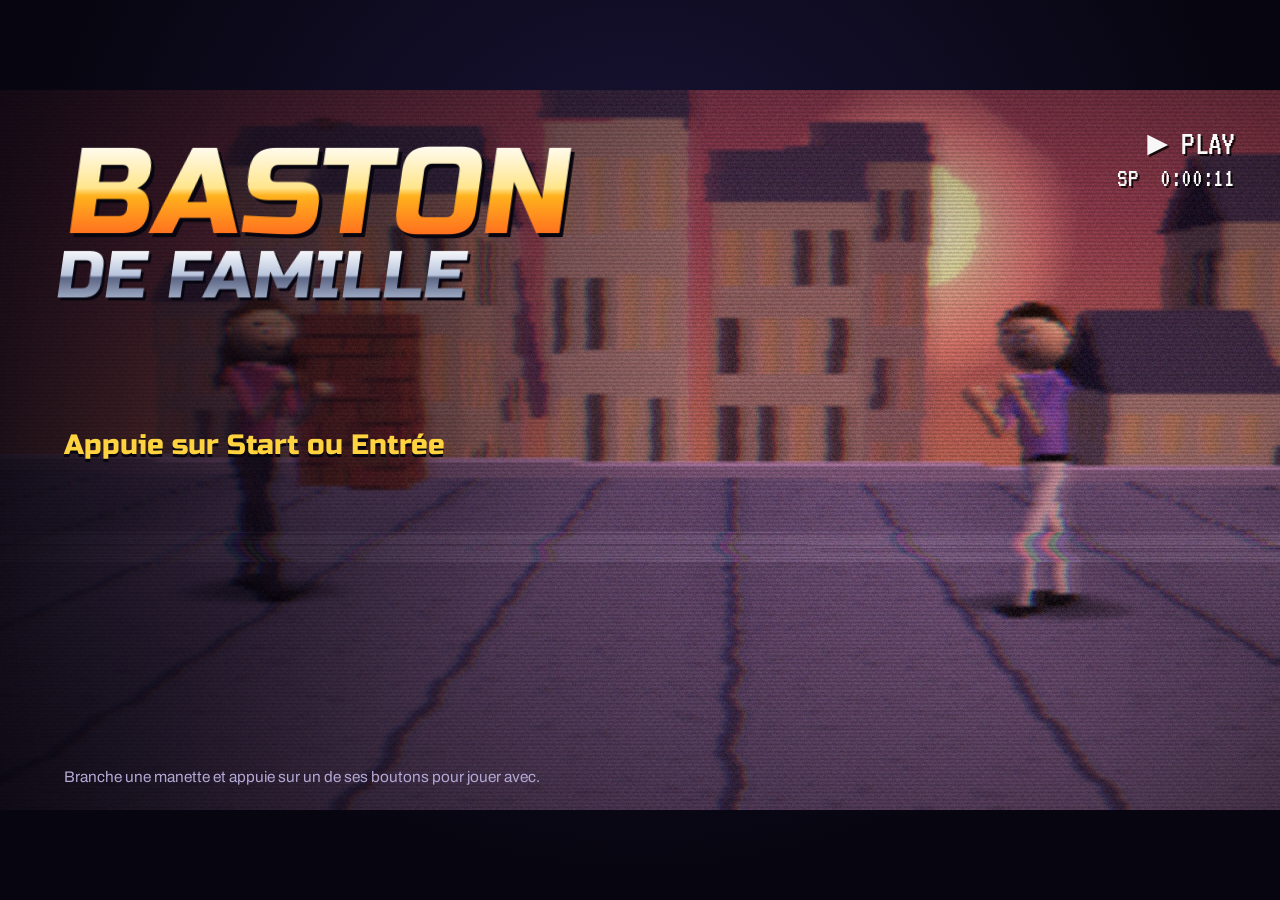
==== commit 4ec621e6: "Style rétro PS1 + cassette VHS par défaut Sommets aimantés à la grille, textures affines et pixelisé" ====
--- a/index.html
+++ b/index.html
@@ -7,7 +7,7 @@
 <meta name="description" content="Jeu de combat 3D façon PS2 avec toute la famille.">
 <meta name="theme-color" content="#07050f">
 <link rel="preconnect" href="https://fonts.googleapis.com">
-<link rel="stylesheet" href="https://fonts.googleapis.com/css2?family=Russo+One&family=Archivo:wght@400;600;800&display=swap">
+<link rel="stylesheet" href="https://fonts.googleapis.com/css2?family=Russo+One&family=VT323&family=Archivo:wght@400;600;800&display=swap">
 <link rel="stylesheet" href="css/style.css">
 </head>
 <body>
